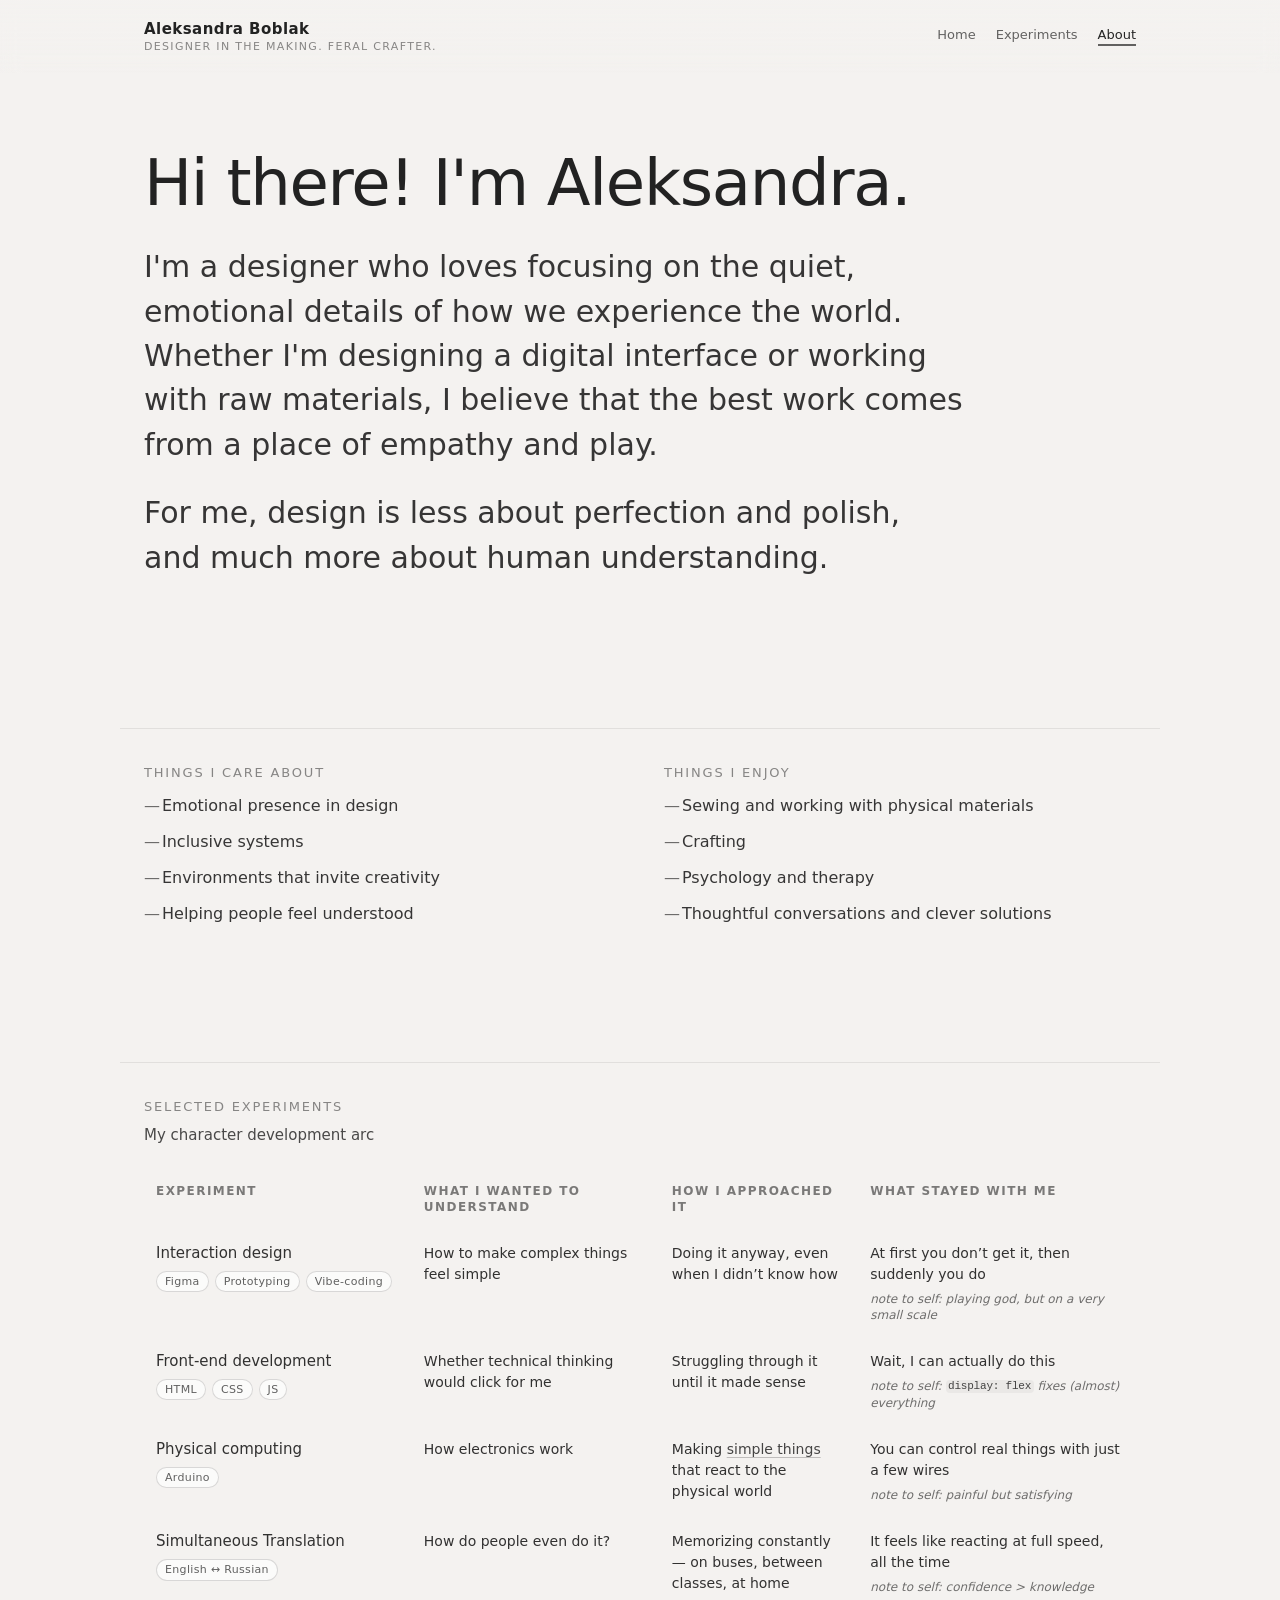
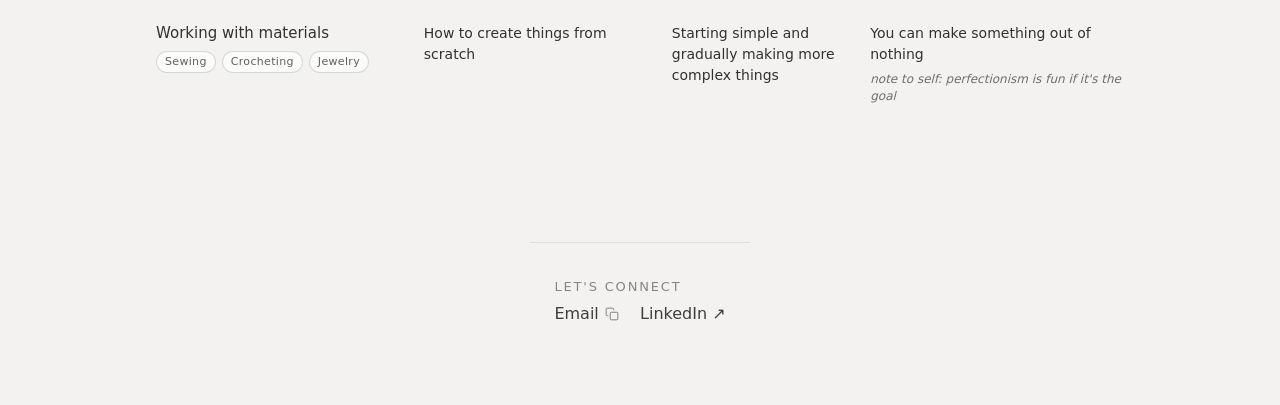
==== about.html @ 3670ea86 "Implement email copy functionality in footer links; update styles for improved layout and responsive" ====
<!DOCTYPE html>
<html lang="en">
  <head>
    <meta charset="UTF-8" />
    <meta name="viewport" content="width=device-width, initial-scale=1" />
    <title>About — Aleksandra Boblak</title>
    <link rel="stylesheet" href="styles.css" />
  </head>
  <body class="about-page">
    <div class="page">
      <header class="site-header">
        <div class="site-header__inner">
          <div class="site-identity">
            <div class="site-identity__name">Aleksandra Boblak</div>
            <div class="site-identity__tagline">
              Designer in the making. Feral crafter.
            </div>
          </div>

          <nav class="site-nav" aria-label="Main navigation">
            <a href="index.html" class="site-nav__link">Home</a>
            <a href="#" class="site-nav__link">Experiments</a>
            <a href="about.html" class="site-nav__link site-nav__link--active">About</a>
          </nav>
        </div>
      </header>

      <main class="about-main">
        <section class="section about-hero">
          <div class="section__inner">
            <h1 class="about-title">Hi there! I'm Aleksandra.</h1>

            <p class="about-lead">
              I'm a designer who loves focusing on the quiet, emotional details
              of how we experience the world. Whether I'm designing a digital
              interface or working with raw materials, I believe that the best
              work comes from a place of empathy and play.
            </p>

            <p class="about-lead">
              For me, design is less about perfection and polish, and much more
              about human understanding.
            </p>
          </div>
        </section>

        <section class="section about-values">
          <div class="section__inner">
            <div class="about-columns">
              <div class="about-column">
                <p class="section__eyebrow">THINGS I CARE ABOUT</p>
                <ul class="about-list">
                  <li>Emotional presence in design</li>
                  <li>Inclusive systems</li>
                  <li>Environments that invite creativity</li>
                  <li>Helping people feel understood</li>
                </ul>
              </div>

              <div class="about-column">
                <p class="section__eyebrow">THINGS I ENJOY</p>
                <ul class="about-list">
                  <li>Sewing and working with physical materials</li>
                  <li>Crafting</li>
                  <li>Psychology and therapy</li>
                  <li>Thoughtful conversations and clever solutions</li>
                </ul>
              </div>
            </div>
          </div>
        </section>

        <section class="section about-experiments">
          <div class="section__inner">
            <p class="section__eyebrow">SELECTED EXPERIMENTS</p>
            <p class="section__subtitle">My character development arc</p>

            <div class="experiment-table-wrap">
              <table class="experiment-table" aria-label="Other experiments">
                <thead>
                  <tr>
                    <th scope="col">Experiment</th>
                    <th scope="col">What I wanted to understand</th>
                    <th scope="col">How I approached it</th>
                    <th scope="col">What stayed with me</th>
                  </tr>
                </thead>
                <tbody>
                  <tr>
                    <td>
                      Interaction design
                      <div class="experiment-tags">
                        <span class="experiment-tag">Figma</span>
                        <span class="experiment-tag">Prototyping</span>
                        <span class="experiment-tag">Vibe-coding</span>
                      </div>
                    </td>
                    <td>How to make complex things feel simple</td>
                    <td>
                      Doing it anyway, even when I didn’t know how
                    </td>
                    <td>At first you don’t get it, then suddenly you do
                      <div class="experiment-note">
                        note to self: playing god, but on a very small scale
                      </div>
                    </td>
                  </tr>
                  <tr>
                    <td>
                      Front-end development
                      <div class="experiment-tags">
                        <span class="experiment-tag">HTML</span>
                        <span class="experiment-tag">CSS</span>
                        <span class="experiment-tag">JS</span>
                      </div>
                    </td>
                    <td>Whether technical thinking would click for me</td>
                    <td>
                      Struggling through it until it made sense
                    </td>
                    <td>
                      Wait, I can actually do this
                      <div class="experiment-note">
                        note to self:
                        <span class="code-inline">display: flex</span>
                        fixes (almost) everything
                      </div>
                    </td>
                  </tr>
                  <tr>
                    <td>
                      Physical computing
                      <div class="experiment-tags">
                        <span class="experiment-tag">Arduino</span>
                      </div>
                    </td>
                    <td>How electronics work</td>
                    <td>
                      Making
                      <a class="link" href="https://gocivici.github.io/ID7219/Student%20Projects/Team%202025/KittyCoinStriker.html">simple things</a>
                      that react to the physical world
                    </td>
                    <td>
                      You can control real things with just a few wires
                      <div class="experiment-note">
                        note to self: painful but satisfying
                      </div>
                    </td>
                  </tr>
                  <tr>
                    <td>
                      Simultaneous Translation
                      <div class="experiment-tags">
                        <span class="experiment-tag">English ↔ Russian</span>
                      </div>
                    </td>
                    <td>How do people even do it?</td>
                    <td>Memorizing constantly — on buses, between classes, at home</td>
                    <td>
                      It feels like reacting at full speed, all the time
                      <div class="experiment-note">
                        note to self: confidence > knowledge
                      </div>
                    </td>
                  </tr>
                  <tr>
                    <td>
                      Working with materials 
                      <div class="experiment-tags">
                        <span class="experiment-tag">Sewing</span>
                        <span class="experiment-tag">Crocheting</span>
                        <span class="experiment-tag">Jewelry</span>
                      </div>
                    </td>
                    <td>How to create things from scratch</td>
                    <td>Starting simple and gradually making more complex things</td>
                    <td>
                      You can make something out of nothing
                      <div class="experiment-note">
                        note to self: perfectionism is fun if it's the goal
                      </div>
                    </td>
                  </tr>
                </tbody>
              </table>
            </div>
          </div>
        </section>

        <section class="section about-connect">
          <div class="section__inner">
            <p class="section__eyebrow">LET'S CONNECT</p>
            <div class="footer-links">
              <a
                href="#"
                class="footer-link footer-link--copy"
                data-copy-email="boblak.aleksandra@gmail.com"
                aria-label="Copy email address to clipboard"
                ><span class="footer-link__text">Email</span
                ><svg
                  class="footer-link__icon footer-link__icon--copy"
                  width="14"
                  height="14"
                  viewBox="0 0 24 24"
                  fill="none"
                  xmlns="http://www.w3.org/2000/svg"
                  aria-hidden="true"
                >
                  <rect
                    x="9"
                    y="9"
                    width="13"
                    height="13"
                    rx="2"
                    stroke="currentColor"
                    stroke-width="1.5"
                  />
                  <path
                    d="M5 15H4a2 2 0 01-2-2V4a2 2 0 012-2h9a2 2 0 012 2v1"
                    stroke="currentColor"
                    stroke-width="1.5"
                    stroke-linecap="round"
                  />
                </svg>
              </a>
              <a href="#" class="footer-link">LinkedIn ↗</a>
            </div>
          </div>
        </section>
      </main>
    </div>
    <script src="email-copy.js" defer></script>
  </body>
  </html>
---- styles.css ----
*,
*::before,
*::after {
  box-sizing: border-box;
}

html,
body {
  margin: 0;
  padding: 0;
}

:root {
  --page-bg: #f4f2f0;
  --header-h: 72px;
}

/* Full-screen section snapping */
html,
body {
  height: 100%;
}

body {
  font-family: -apple-system, BlinkMacSystemFont, system-ui, -system-ui,
    "SF Pro Text", "Helvetica Neue", Arial, sans-serif;
  color: #222222;
  background: var(--page-bg);
  -webkit-font-smoothing: antialiased;
  scroll-snap-type: y mandatory;
  scroll-padding-top: var(--header-h);
  overflow-y: auto;
}

a {
  color: inherit;
  text-decoration: none;
}

/* Inline text links — calm, readable, minimal */
a.link,
.link {
  color: rgba(0, 0, 0, 0.72);
  text-decoration: underline;
  text-decoration-color: rgba(0, 0, 0, 0.22);
  text-underline-offset: 3px;
  transition: color 0.15s ease, text-decoration-color 0.15s ease;
}

a.link:hover,
.link:hover {
  color: rgba(0, 0, 0, 0.88);
  text-decoration-color: rgba(0, 0, 0, 0.42);
}

a.link:focus-visible,
.link:focus-visible {
  outline: 1px solid rgba(0, 0, 0, 0.35);
  outline-offset: 2px;
}

.page {
  min-height: 100vh;
  display: flex;
  flex-direction: column;
}

.snap-section {
  min-height: 100vh;
  scroll-snap-align: start;
  scroll-snap-stop: always;
  scroll-margin-top: var(--header-h);
  display: flex;
  flex-direction: column;
  justify-content: center;
}

.site-header {
  position: fixed;
  top: 0;
  left: 0;
  right: 0;
  z-index: 10;
  background: linear-gradient(to bottom, rgba(244, 242, 240, 0.92), transparent);
  backdrop-filter: blur(10px);
}

.site-header__inner {
  max-width: 1040px;
  margin: 0 auto;
  padding: 20px 24px;
  display: flex;
  align-items: center;
  justify-content: space-between;
  gap: 32px;
  font-size: 13px;
}

.site-identity__name {
  font-size: 15px;
  font-weight: 600;
  letter-spacing: 0.03em;
}

.site-identity__tagline {
  margin-top: 2px;
  font-size: 11px;
  text-transform: uppercase;
  letter-spacing: 0.12em;
  color: rgba(0, 0, 0, 0.45);
}

.site-nav {
  display: flex;
  gap: 20px;
  font-size: 13px;
  flex-wrap: wrap;
}

.site-nav__link {
  position: relative;
  padding-bottom: 4px;
  color: rgba(0, 0, 0, 0.6);
}

.site-nav__link--active {
  color: rgba(0, 0, 0, 0.85);
}

.site-nav__link--active::after {
  content: "";
  position: absolute;
  left: 0;
  right: 0;
  bottom: 0;
  height: 2px;
  background: rgba(0, 0, 0, 0.6);
}

main {
  flex: 1;
}

.snap-container {
  display: block;
}

.hero {
  position: relative;
  height: 100vh;
  min-height: 520px;
  display: flex;
  align-items: center;
  color: #222222;
  background: var(--page-bg);
  overflow: hidden;
}

.hero::after {
  content: "";
  position: absolute;
  left: 0;
  right: 0;
  bottom: -1px;
  height: min(240px, 30vh);
  background: linear-gradient(
    to bottom,
    rgba(244, 242, 240, 0),
    rgba(244, 242, 240, 0.85),
    rgba(244, 242, 240, 1)
  );
  z-index: 2;
  pointer-events: none;
}

.hero__background {
  position: absolute;
  inset: 0;
  overflow: hidden;
  background-image: url("assets/hero-sky.webp");
  background-size: cover;
  background-position: center bottom;
  z-index: 0;
}

.hero__background::before {
  content: "";
  position: absolute;
  inset: 0;
  background:
    radial-gradient(circle at 18% 18%, rgba(248, 208, 210, 0.55), transparent 60%),
    radial-gradient(circle at 82% 10%, rgba(212, 224, 246, 0.35), transparent 60%),
    linear-gradient(to bottom, rgba(255, 255, 255, 0.35), rgba(244, 242, 240, 0.92)),
    linear-gradient(
      to bottom,
      rgba(244, 242, 240, 0) 50%,
      rgba(244, 242, 240, 0.55) 74%,
      rgba(244, 242, 240, 0.92) 88%,
      rgba(244, 242, 240, 1) 100%
    );
  z-index: 1;
  pointer-events: none;
}

.hero__background::after {
  content: "";
  position: absolute;
  inset: 0;
  background-image: url("assets/hero-sky.webp");
  background-size: cover;
  background-position: center bottom;
  opacity: 0.55;
  filter: blur(22px) brightness(1.15) saturate(1.2) contrast(0.98);
  transform: scale(1.12);
}

.hero__content {
  position: relative;
  z-index: 3;
  max-width: 1040px;
  margin: 0 auto;
  padding: calc(var(--header-h) + 56px) 24px 80px;
}

.hero__headline {
  margin: 0 0 14px;
  font-size: clamp(34px, 4.6vw, 48px);
  line-height: 1.12;
  font-weight: 400;
  letter-spacing: -0.02em;
}

.hero__subheadline {
  margin: 0;
  font-size: clamp(22px, 2.8vw, 28px);
  line-height: 1.35;
  color: rgba(0, 0, 0, 0.62);
}

.section {
  background: #f4f2f0;
}

.section__inner {
  max-width: 1040px;
  margin: 0 auto;
  padding: 48px 24px 40px;
}

.section--experiments {
  border-top: 0;
}

.section__header {
  display: flex;
  justify-content: space-between;
  align-items: flex-end;
  gap: 24px;
  margin-bottom: 32px;
}

.section__eyebrow {
  margin: 0 0 10px;
  font-size: clamp(12px, 1.05vw, 13px);
  letter-spacing: 0.14em;
  text-transform: uppercase;
  color: rgba(0, 0, 0, 0.45);
}

.section__subtitle {
  margin: 0;
  font-size: 15px;
  line-height: 1.55;
  color: rgba(0, 0, 0, 0.7);
}

.section__view-all {
  font-size: 13px;
  color: rgba(0, 0, 0, 0.65);
}

.cards {
  display: grid;
  grid-template-columns: repeat(3, minmax(0, 1fr));
  gap: 20px;
}

.card {
  background: #ffffff;
  border-radius: 6px;
  overflow: hidden;
  box-shadow: 0 10px 25px rgba(0, 0, 0, 0.03);
  display: flex;
  flex-direction: column;
}

.card__media {
  width: 100%;
  padding-top: 60%;
  background-size: cover;
  background-position: center;
}

.card__media--placeholder {
  background-image: linear-gradient(
    135deg,
    #d9e4f5 0%,
    #f5d9e2 50%,
    #f7f2e7 100%
  );
}

.card__body {
  padding: 14px 16px 18px;
}

.card__title {
  margin: 0 0 8px;
  font-size: 17px;
  line-height: 1.3;
  font-weight: 600;
}

.card__description {
  margin: 0;
  font-size: 13px;
  line-height: 1.5;
  color: rgba(0, 0, 0, 0.7);
}

.section--about {
  padding-top: 12px;
}

.section__body-copy {
  margin: 12px 0 22px;
  font-size: 14px;
  line-height: 1.7;
  color: rgba(0, 0, 0, 0.8);
}

.about-stack {
  width: 100%;
  display: flex;
  flex-direction: column;
  gap: 56px;
  align-items: flex-start;
}

.about-content {
  width: 100%;
}

.about-connect {
  width: 100%;
  display: flex;
  flex-direction: column;
  gap: 12px;
}

.about-connect .footer-links {
  margin-top: 0;
}

.about-connect .footer-meta {
  margin-top: 10px;
}

.button-link {
  display: inline-flex;
  align-items: center;
  justify-content: center;
  padding: 8px 16px;
  border-radius: 999px;
  border: 1px solid rgba(0, 0, 0, 0.18);
  font-size: 13px;
  background: #ffffff;
  box-shadow: 0 6px 16px rgba(0, 0, 0, 0.04);
}

.site-footer {
  border-top: 1px solid rgba(0, 0, 0, 0.05);
  background: var(--page-bg);
}

.site-footer__inner {
  max-width: 1040px;
  margin: 0 auto;
  padding: 26px 24px 32px;
  font-size: 13px;
  color: rgba(0, 0, 0, 0.7);
}

.footer-contact {
  margin-bottom: 18px;
}

.footer-links {
  display: flex;
  align-items: baseline;
  flex-wrap: wrap;
  column-gap: 0.35rem;
  row-gap: 0.35rem;
  margin-top: 0.5rem;
}

.footer-link {
  color: rgba(0, 0, 0, 0.75);
}

/*
  Tight slot for Email ↔ "Copied" swap: wide enough for "Email →" / "Email ↗",
  without the oversized gap the old 7.75rem rule created.
*/
.footer-link[data-copy-email] {
  display: inline-flex;
  align-items: center;
  gap: 6px;
  /* Room for "Email" + icon and for "Copied" without shifting LinkedIn */
  min-width: 5rem;
  text-align: left;
  vertical-align: baseline;
}

.footer-link--copy .footer-link__icon {
  flex-shrink: 0;
  margin-top: 1px;
  opacity: 0.72;
}

.footer-link--copy .footer-link__icon[hidden] {
  display: none;
}

.footer-meta {
  font-size: 12px;
  color: rgba(0, 0, 0, 0.45);
}

@media (max-width: 800px) {
  :root {
    --header-h: 104px;
  }

  .site-header__inner {
    flex-direction: column;
    align-items: flex-start;
    gap: 10px;
  }

  .site-nav {
    margin-top: 4px;
    gap: 14px;
  }

  .hero {
    height: 100vh;
    min-height: 520px;
  }

  .hero__content {
    padding-top: calc(var(--header-h) + 36px);
    padding-bottom: 56px;
  }

  .section__header {
    flex-direction: column;
    align-items: flex-start;
  }

  .cards {
    grid-template-columns: 1fr;
  }
}

@media (max-width: 480px) {
  :root {
    --header-h: 112px;
  }

  .site-header__inner {
    padding-inline: 16px;
  }

  .hero__content,
  .section__inner,
  .site-footer__inner {
    padding-inline: 16px;
  }

  .section__inner {
    padding-top: 32px;
    padding-bottom: 26px;
  }

  .hero::after {
    height: min(280px, 36vh);
  }
}

/* About page */
.about-page {
  scroll-snap-type: none;
  scroll-padding-top: 0;
}

.about-main .section {
  min-height: auto;
  padding-top: 42px;
  padding-bottom: 42px;
}

.about-main .section__inner {
  border-top: 1px solid rgba(0, 0, 0, 0.08);
  padding-top: 36px;
}

.about-main .about-hero .section__inner {
  border-top: 0;
  padding-top: calc(var(--header-h) + 36px);
}

.about-title {
  margin: 0 0 28px;
  font-size: clamp(42px, 5.5vw, 64px);
  line-height: 1.05;
  letter-spacing: -0.02em;
  font-weight: 500;
}

.about-lead {
  margin: 0 0 24px;
  max-width: 820px;
  font-size: clamp(26px, 2.8vw, 30px);
  line-height: 1.48;
  color: rgba(0, 0, 0, 0.78);
}

.about-columns {
  display: grid;
  grid-template-columns: repeat(2, minmax(0, 1fr));
  gap: 48px;
}

.about-column .section__eyebrow {
  margin-bottom: 14px;
}

.about-list {
  margin: 0;
  padding-left: 0;
  list-style: none;
  color: rgba(0, 0, 0, 0.78);
}

.about-list li {
  position: relative;
  margin: 0 0 12px;
  padding-left: 18px;
  line-height: 1.5;
}

.about-list li::before {
  content: "—";
  position: absolute;
  left: 0;
  color: rgba(0, 0, 0, 0.56);
}

.experiment-table-wrap {
  margin-top: 22px;
  overflow-x: auto;
}

.experiment-table {
  width: 100%;
  min-width: 760px;
  border-collapse: collapse;
  font-size: 14px;
  line-height: 1.5;
  color: rgba(0, 0, 0, 0.8);
}

.experiment-table thead th {
  vertical-align: top;
  text-align: left;
  font-size: 12px;
  letter-spacing: 0.12em;
  text-transform: uppercase;
  color: rgba(0, 0, 0, 0.5);
  font-weight: 600;
  padding: 14px 12px 13px;
  line-height: 1.35;
}

.experiment-table tbody td {
  vertical-align: top;
  padding: 14px 12px;
}

.experiment-table tbody td:first-child {
  width: 27%;
  font-size: 15px;
  font-weight: 500;
  line-height: 1.4;
}

.experiment-tags {
  margin-top: 7px;
  display: flex;
  flex-wrap: wrap;
  gap: 6px;
}

.experiment-tag {
  display: inline-flex;
  align-items: center;
  padding: 2px 8px;
  border-radius: 999px;
  border: 1px solid rgba(0, 0, 0, 0.14);
  font-size: 11px;
  letter-spacing: 0.03em;
  color: rgba(0, 0, 0, 0.62);
  font-weight: 500;
  background: rgba(255, 255, 255, 0.66);
}

.experiment-note {
  margin-top: 6px;
  font-size: 12px;
  line-height: 1.35;
  color: rgba(0, 0, 0, 0.55);
  font-style: italic;
}

/* Inline code — readable monospace, barely-there fill */
.code-inline {
  font-family: ui-monospace, SFMono-Regular, "SF Mono", Menlo, Consolas, monospace;
  font-size: 0.92em;
  font-style: normal;
  color: rgba(0, 0, 0, 0.72);
  background: rgba(0, 0, 0, 0.045);
  padding: 0.04em 0.22em;
  border-radius: 4px;
  letter-spacing: -0.02em;
}

.experiment-table tbody td:nth-child(2) {
  width: 25%;
}

.experiment-table tbody td:nth-child(3) {
  width: 20%;
}

.experiment-table tbody td:nth-child(4) {
  width: 28%;
}

.about-main .about-connect .section__inner {
  display: block;
}

.about-main .about-connect .footer-links {
  margin-top: 0;
}

@media (max-width: 900px) {
  .about-columns {
    grid-template-columns: 1fr;
  }
}

@media (max-width: 600px) {
  .about-main .section {
    padding-top: 28px;
    padding-bottom: 28px;
  }

  .about-title {
    font-size: clamp(34px, 9vw, 44px);
  }

  .about-lead {
    font-size: clamp(19px, 4.2vw, 22px);
    line-height: 1.5;
  }
}
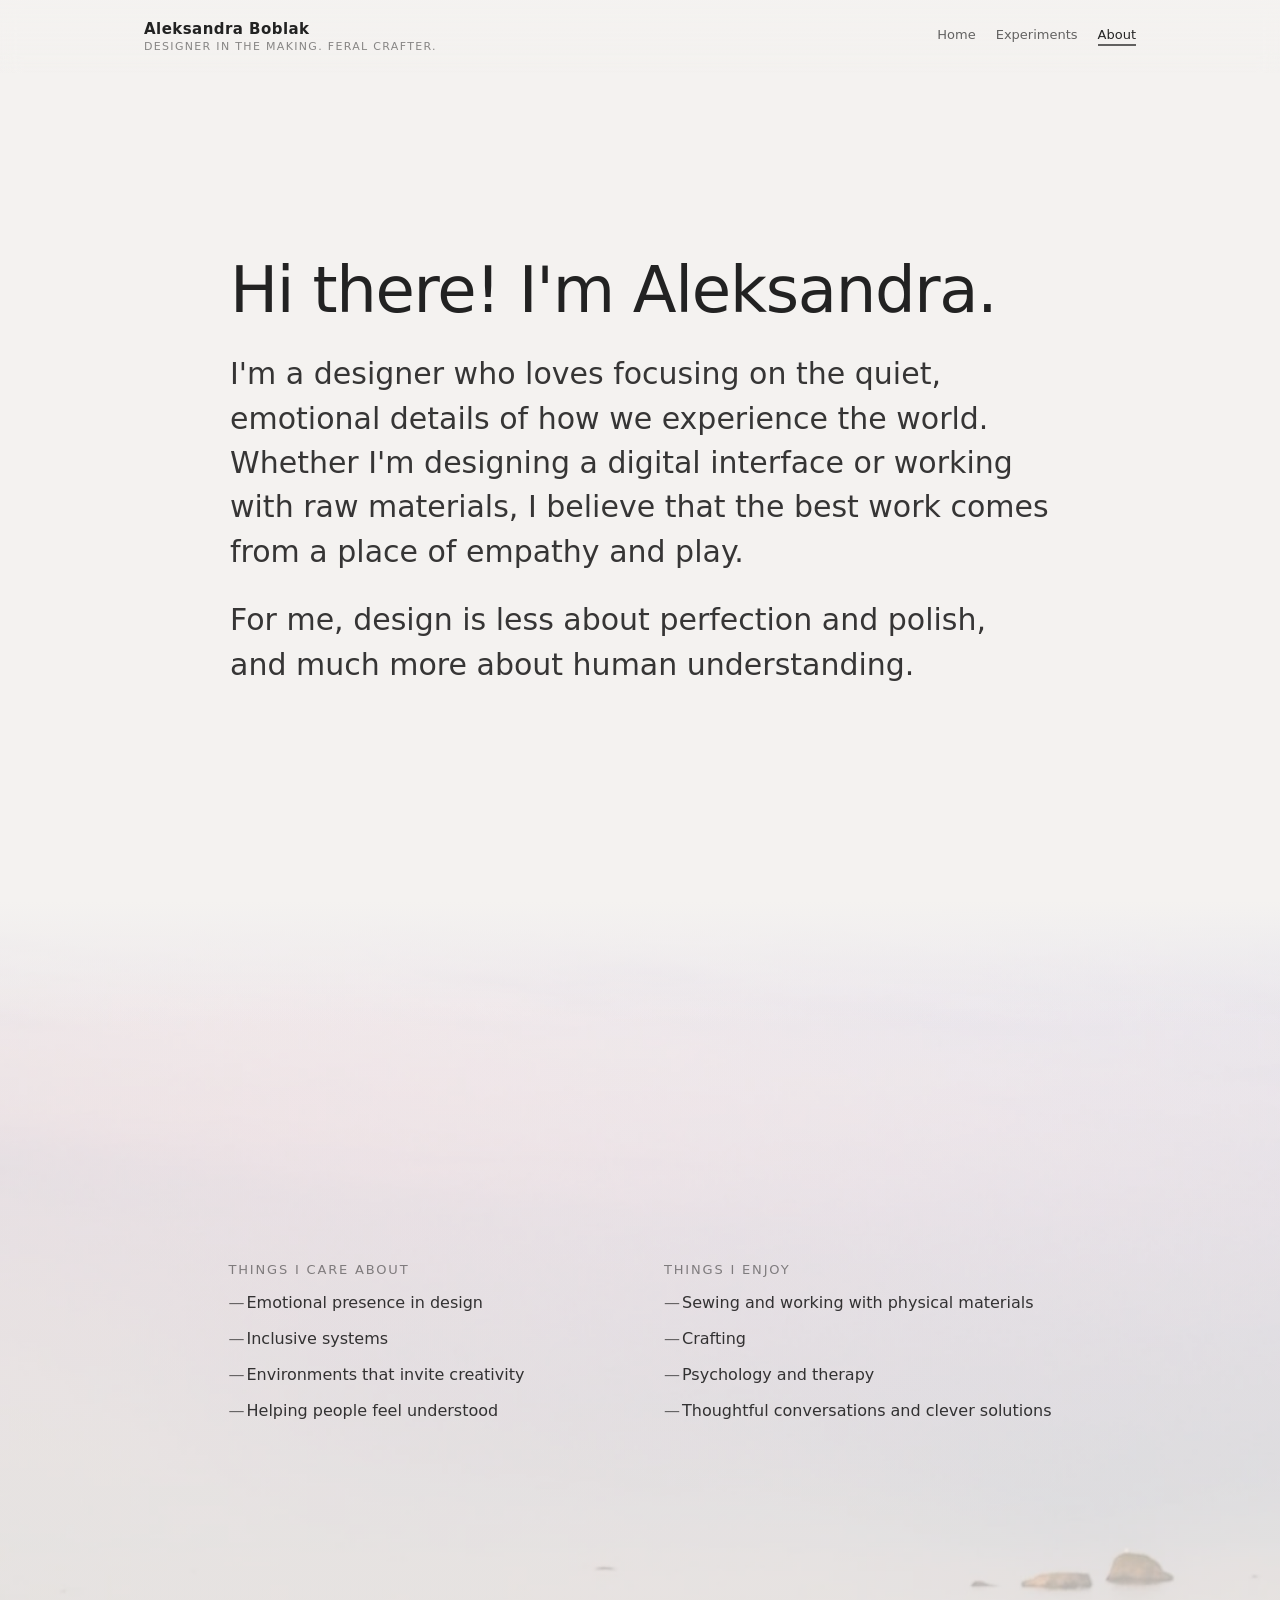
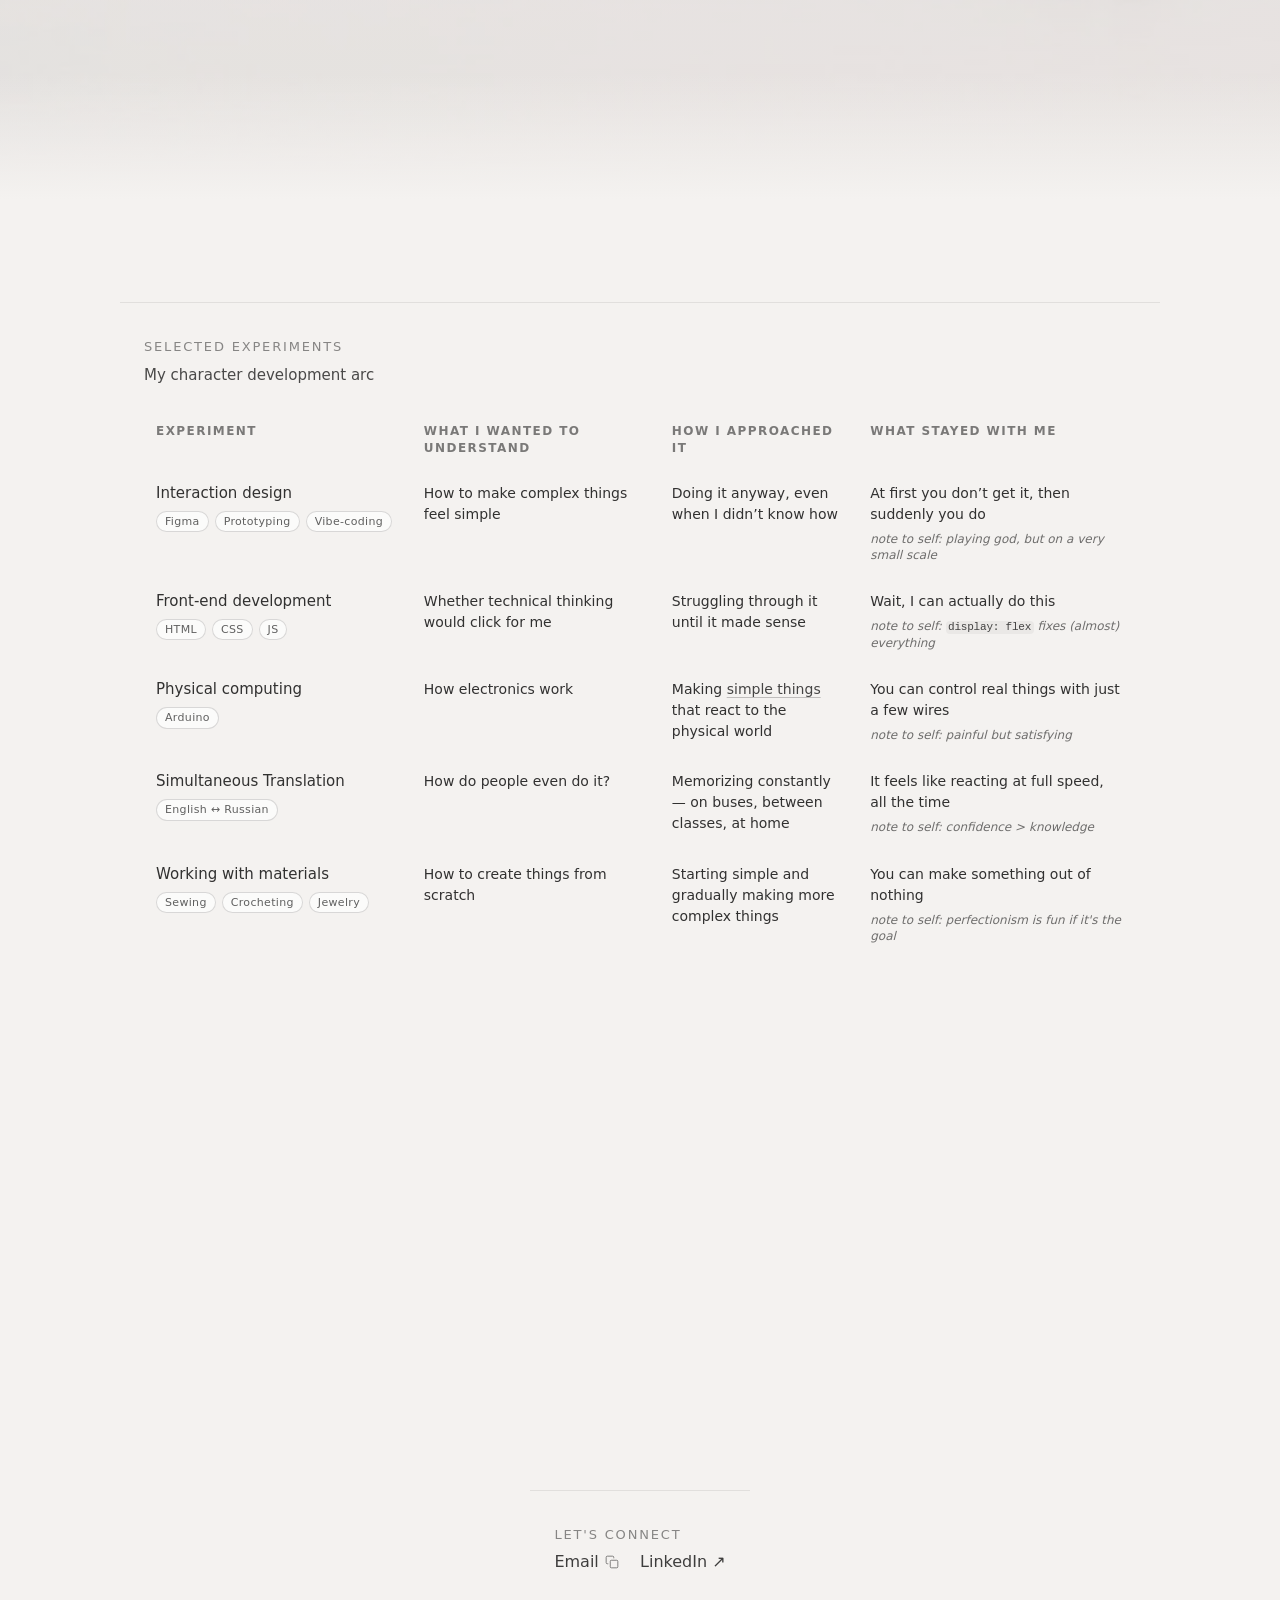
==== commit e2cedc81: "Update navigation links to point to the new 'Experiments' page; replace placeholder image with a new" ====
--- a/about.html
+++ b/about.html
@@ -10,16 +10,20 @@
     <div class="page">
       <header class="site-header">
         <div class="site-header__inner">
-          <div class="site-identity">
+          <a
+            href="index.html"
+            class="site-identity"
+            aria-label="Aleksandra Boblak — home"
+          >
             <div class="site-identity__name">Aleksandra Boblak</div>
             <div class="site-identity__tagline">
               Designer in the making. Feral crafter.
             </div>
-          </div>
+          </a>
 
           <nav class="site-nav" aria-label="Main navigation">
             <a href="index.html" class="site-nav__link">Home</a>
-            <a href="#" class="site-nav__link">Experiments</a>
+            <a href="experiments.html" class="site-nav__link">Experiments</a>
             <a href="about.html" class="site-nav__link site-nav__link--active">About</a>
           </nav>
         </div>
--- a/styles.css
+++ b/styles.css
@@ -94,6 +94,23 @@
   justify-content: space-between;
   gap: 32px;
   font-size: 13px;
+}
+
+a.site-identity {
+  text-decoration: none;
+  color: inherit;
+  display: block;
+  cursor: pointer;
+}
+
+a.site-identity:hover .site-identity__name,
+a.site-identity:hover .site-identity__tagline {
+  opacity: 0.82;
+}
+
+a.site-identity:focus-visible {
+  outline: 2px solid rgba(0, 0, 0, 0.35);
+  outline-offset: 3px;
 }
 
 .site-identity__name {
@@ -294,6 +311,21 @@
   flex-direction: column;
 }
 
+a.card--link {
+  text-decoration: none;
+  color: inherit;
+  transition: box-shadow 0.2s ease;
+}
+
+a.card--link:hover {
+  box-shadow: 0 14px 32px rgba(0, 0, 0, 0.06);
+}
+
+a.card--link:focus-visible {
+  outline: 2px solid rgba(0, 0, 0, 0.35);
+  outline-offset: 2px;
+}
+
 .card__media {
   width: 100%;
   padding-top: 60%;
@@ -310,6 +342,27 @@
   );
 }
 
+.card__media--cover {
+  position: relative;
+  padding-top: 0;
+  aspect-ratio: 5 / 3;
+}
+
+.card__media--cover .card__media-img {
+  position: absolute;
+  inset: 0;
+  width: 100%;
+  height: 100%;
+  object-fit: cover;
+  object-position: top center;
+}
+
+/* kl_home_redesign.jpeg — crop thin left-edge artifact (home + experiments cards) */
+.card__media--cover .card__media-img.media-kl-home-redesign,
+.experiments-item__media img.media-kl-home-redesign {
+  object-position: 1.4% top center;
+}
+
 .card__body {
   padding: 14px 16px 18px;
 }
@@ -330,6 +383,16 @@
 
 .section--about {
   padding-top: 12px;
+}
+
+.section--about .about-stack {
+  gap: 5rem;
+}
+
+@media (min-width: 700px) {
+  .section--about .about-content {
+    max-width: min(50%, 36rem);
+  }
 }
 
 .section__body-copy {
@@ -498,10 +561,157 @@
   }
 }
 
-/* About page */
-.about-page {
+/* About page — full-viewport sections + snap (About.html only, not case studies) */
+.about-page.case-study-page {
   scroll-snap-type: none;
   scroll-padding-top: 0;
+}
+
+.about-page.experiments-page {
+  scroll-snap-type: none;
+  scroll-padding-top: 0;
+}
+
+.about-page.experiments-page .about-main .section {
+  min-height: 0;
+  padding-top: clamp(40px, 7vh, 88px);
+  padding-bottom: clamp(40px, 7vh, 88px);
+  display: block;
+  scroll-snap-align: unset;
+  scroll-snap-stop: normal;
+}
+
+.about-page.experiments-page .experiments-hero .section__inner {
+  border-top: 0;
+  padding-top: calc(var(--header-h) + 32px);
+  padding-bottom: clamp(8px, 2vh, 20px);
+}
+
+.about-page.experiments-page .experiments-hero__title {
+  margin-bottom: 20px;
+}
+
+.experiments-intro {
+  margin: 0;
+  max-width: 38rem;
+  font-size: clamp(17px, 1.85vw, 19px);
+  line-height: 1.58;
+  color: rgba(0, 0, 0, 0.72);
+}
+
+.experiments-item__inner {
+  max-width: 880px;
+  margin-inline: auto;
+}
+
+.experiments-item__media {
+  position: relative;
+  width: 100%;
+  aspect-ratio: 16 / 9;
+  max-height: min(58vh, 620px);
+  margin: 0 0 clamp(28px, 4vh, 40px);
+  border-radius: 8px;
+  overflow: hidden;
+  background: rgba(0, 0, 0, 0.04);
+  box-shadow: 0 12px 40px rgba(0, 0, 0, 0.05);
+}
+
+.experiments-item__media img {
+  display: block;
+  width: 100%;
+  height: 100%;
+  object-fit: cover;
+  object-position: top center;
+}
+
+.experiments-item__media--link {
+  display: block;
+  color: inherit;
+  text-decoration: none;
+  transition:
+    box-shadow 0.22s ease,
+    transform 0.22s ease;
+}
+
+.experiments-item__media--link:hover {
+  box-shadow: 0 16px 48px rgba(0, 0, 0, 0.08);
+}
+
+.experiments-item__media--link:focus-visible {
+  outline: 2px solid rgba(0, 0, 0, 0.35);
+  outline-offset: 4px;
+}
+
+.experiments-item__media--placeholder {
+  background-image: linear-gradient(
+    135deg,
+    #d9e4f5 0%,
+    #f5d9e2 50%,
+    #f7f2e7 100%
+  );
+  min-height: min(42vh, 400px);
+}
+
+.experiments-item__title {
+  margin: 0 0 14px;
+  font-size: clamp(24px, 3.2vw, 32px);
+  line-height: 1.2;
+  font-weight: 600;
+  letter-spacing: -0.02em;
+  color: rgba(0, 0, 0, 0.88);
+}
+
+.experiments-item__title-link {
+  color: inherit;
+  text-decoration: none;
+  transition: color 0.15s ease;
+}
+
+.experiments-item__title-link:hover {
+  color: rgba(0, 0, 0, 0.62);
+  text-decoration: underline;
+  text-decoration-color: rgba(0, 0, 0, 0.22);
+  text-underline-offset: 3px;
+}
+
+.experiments-item__title-link:focus-visible {
+  outline: 2px solid rgba(0, 0, 0, 0.35);
+  outline-offset: 3px;
+}
+
+.experiments-item__description {
+  margin: 0 0 18px;
+  max-width: 40rem;
+  font-size: 16px;
+  line-height: 1.6;
+  color: rgba(0, 0, 0, 0.74);
+}
+
+.experiments-item__content .experiment-tags {
+  margin-top: 0;
+  margin-bottom: 0;
+}
+
+.experiments-item__action {
+  margin: 22px 0 0;
+  font-size: 15px;
+}
+
+.experiments-item__note {
+  margin: 0 0 10px;
+  font-size: 12px;
+  letter-spacing: 0.06em;
+  font-weight: 600;
+  color: rgba(0, 0, 0, 0.5);
+}
+
+.experiments-item__case-meta.case-study-meta {
+  margin: 6px 0 16px;
+}
+
+.about-page:not(.case-study-page):not(.experiments-page) {
+  scroll-snap-type: y mandatory;
+  scroll-padding-top: var(--header-h);
 }
 
 .about-main .section {
@@ -510,14 +720,69 @@
   padding-bottom: 42px;
 }
 
+.about-page:not(.case-study-page):not(.experiments-page) .about-main .section {
+  min-height: 100vh;
+  padding-top: 0;
+  padding-bottom: 0;
+  scroll-snap-align: start;
+  scroll-snap-stop: always;
+  scroll-margin-top: var(--header-h);
+  display: flex;
+  flex-direction: column;
+  justify-content: center;
+}
+
 .about-main .section__inner {
   border-top: 1px solid rgba(0, 0, 0, 0.08);
   padding-top: 36px;
 }
 
+.case-study-page .about-main .section__inner {
+  border-top: 0;
+}
+
 .about-main .about-hero .section__inner {
   border-top: 0;
   padding-top: calc(var(--header-h) + 36px);
+}
+
+.about-page:not(.case-study-page) .about-values {
+  position: relative;
+  background-color: var(--page-bg);
+  overflow: hidden;
+}
+
+.about-page:not(.case-study-page) .about-values::before {
+  content: "";
+  position: absolute;
+  inset: 0;
+  z-index: 0;
+  pointer-events: none;
+  background-image:
+    linear-gradient(
+      180deg,
+      var(--page-bg) 0%,
+      rgba(244, 242, 240, 0) 14%,
+      rgba(244, 242, 240, 0) 86%,
+      var(--page-bg) 100%
+    ),
+    linear-gradient(
+      180deg,
+      rgba(255, 255, 255, 0.4) 0%,
+      rgba(244, 242, 240, 0.52) 100%
+    ),
+    radial-gradient(ellipse 85% 60% at 22% 26%, rgba(248, 208, 210, 0.3), transparent),
+    radial-gradient(ellipse 75% 55% at 78% 16%, rgba(212, 224, 246, 0.22), transparent),
+    url("assets/hero-sky.webp");
+  background-size: 100% 100%, 100% 100%, 100% 100%, 100% 100%, cover;
+  background-position: 0 0, 0 0, 0 0, 0 0, center top;
+  background-repeat: no-repeat;
+}
+
+.about-page:not(.case-study-page) .about-values .section__inner {
+  position: relative;
+  z-index: 1;
+  border-top: 0;
 }
 
 .about-title {
@@ -665,6 +930,482 @@
   margin-top: 0;
 }
 
+/* Case study pages — same rhythm as About, no new layout system */
+.case-study-page .case-study-hero .section__inner {
+  border-top: 0;
+  padding-top: calc(var(--header-h) + 36px);
+}
+
+.case-study-page .case-study-hero .about-title {
+  margin-bottom: 20px;
+}
+
+.case-study-meta {
+  margin: 1.25rem 0 0;
+  font-size: 13px;
+  line-height: 1.5;
+  color: rgba(0, 0, 0, 0.52);
+  letter-spacing: 0.03em;
+}
+
+/* Karnaluks case study — intro fills first viewport; What I designed on the next */
+.case-study-page--karnaluks .case-study-intro-panel {
+  min-height: 100vh;
+  min-height: 100dvh;
+  display: flex;
+  flex-direction: column;
+  justify-content: center;
+  padding-block: clamp(8px, 3vh, 32px);
+  box-sizing: border-box;
+}
+
+.case-study-page--karnaluks .case-study-intro-panel > .section {
+  flex-shrink: 0;
+}
+
+.case-study-page--karnaluks .case-study-intro-panel .case-study-hero {
+  padding-top: 0;
+  padding-bottom: 0;
+}
+
+.case-study-page--karnaluks .case-study-intro-panel .case-study-hero .section__inner {
+  padding-top: calc(var(--header-h) + clamp(32px, 6vh, 72px));
+  padding-bottom: clamp(12px, 3vh, 36px);
+}
+
+.case-study-page--karnaluks .case-study-intro-panel .case-study-hero .about-title {
+  margin-bottom: clamp(20px, 3.5vh, 36px);
+}
+
+.case-study-page--karnaluks .case-study-intro-panel .case-study-hero .case-study-lede {
+  line-height: 1.62;
+  max-width: 42rem;
+}
+
+.case-study-page--karnaluks .case-study-intro-panel .case-study-goal {
+  padding-top: clamp(20px, 4vh, 48px);
+  padding-bottom: clamp(28px, 5vh, 64px);
+}
+
+.case-study-page--karnaluks .case-study-intro-panel .case-study-goal .section__inner {
+  padding-top: 0;
+}
+
+.case-study-page--karnaluks .case-study-intro-panel .case-study-goal .section__body-copy:last-child {
+  margin-bottom: 0;
+}
+
+.case-study-page--karnaluks .case-study-designed {
+  min-height: 100vh;
+  min-height: 100dvh;
+  display: flex;
+  flex-direction: column;
+  justify-content: flex-start;
+  padding-top: clamp(20px, 4vh, 56px);
+  padding-bottom: 20px;
+  box-sizing: border-box;
+}
+
+.case-study-page--karnaluks .case-study-designed .case-study-more {
+  margin-top: 2.75rem;
+}
+
+.case-study-page--karnaluks .case-study-designed > .section__inner {
+  flex: 1;
+  display: flex;
+  flex-direction: column;
+}
+
+.case-study-research-cols {
+  margin-top: 1.75rem;
+}
+
+.case-study-steps li strong {
+  font-weight: 600;
+  color: rgba(0, 0, 0, 0.86);
+}
+
+.case-study-outbound {
+  margin-top: 1.75rem;
+  display: flex;
+  flex-wrap: wrap;
+  align-items: baseline;
+  gap: 1.25rem 1.75rem;
+  font-size: 14px;
+}
+
+.visually-hidden {
+  position: absolute;
+  width: 1px;
+  height: 1px;
+  padding: 0;
+  margin: -1px;
+  overflow: hidden;
+  clip: rect(0, 0, 0, 0);
+  white-space: nowrap;
+  border: 0;
+}
+
+.case-study-compare {
+  display: flex;
+  flex-direction: column;
+  align-items: stretch;
+  width: 100%;
+  max-width: 100%;
+  margin-top: 1.25rem;
+}
+
+.case-study-compare__hero-row {
+  display: flex;
+  flex-direction: row;
+  flex-wrap: wrap;
+  align-items: flex-start;
+  gap: clamp(18px, 3.5vw, 36px);
+}
+
+.case-study-compare__proto {
+  margin: 0;
+  flex: 0 1 auto;
+  max-width: 14rem;
+  padding-top: 5px;
+}
+
+.case-study-compare__proto-link {
+  display: inline-block;
+  font-size: 15px;
+  font-weight: 600;
+  color: rgba(0, 0, 0, 0.88);
+  text-decoration: underline;
+  text-decoration-thickness: 1.5px;
+  text-decoration-color: rgba(0, 0, 0, 0.45);
+  text-underline-offset: 4px;
+}
+
+.case-study-compare__proto-link:hover {
+  color: #000;
+  text-decoration-color: rgba(0, 0, 0, 0.65);
+}
+
+.case-study-compare__viewport-shell {
+  display: flex;
+  flex-direction: column;
+  align-items: center;
+  flex: 1;
+  min-width: min(100%, 300px);
+}
+
+.case-study-compare__viewport {
+  position: relative;
+  width: 90%;
+  max-width: 90%;
+  padding-top: 44px;
+}
+
+.case-study-compare__toggle {
+  display: inline-flex;
+  align-items: stretch;
+  padding: 3px;
+  border-radius: 8px;
+  background: rgba(0, 0, 0, 0.06);
+  gap: 2px;
+}
+
+.case-study-compare__toggle--dock {
+  position: absolute;
+  top: 0;
+  right: 0;
+  z-index: 2;
+}
+
+.case-study-compare__btn {
+  margin: 0;
+  padding: 8px 18px;
+  border: none;
+  border-radius: 6px;
+  font: inherit;
+  font-size: 12px;
+  font-weight: 600;
+  letter-spacing: 0.06em;
+  text-transform: uppercase;
+  color: rgba(0, 0, 0, 0.45);
+  background: transparent;
+  cursor: pointer;
+  transition:
+    color 0.15s ease,
+    background 0.15s ease;
+}
+
+.case-study-compare__btn:hover {
+  color: rgba(0, 0, 0, 0.62);
+}
+
+.case-study-compare__btn:focus-visible {
+  outline: 2px solid rgba(0, 0, 0, 0.35);
+  outline-offset: 2px;
+}
+
+.case-study-compare__btn--active {
+  color: rgba(0, 0, 0, 0.82);
+  background: #fff;
+  box-shadow: 0 1px 2px rgba(0, 0, 0, 0.06);
+}
+
+.case-study-compare__toolbar {
+  display: flex;
+  align-items: center;
+  justify-content: center;
+  gap: 14px;
+  margin-bottom: 14px;
+}
+
+.case-study-compare__end {
+  font-size: 11px;
+  letter-spacing: 0.14em;
+  text-transform: uppercase;
+  color: rgba(0, 0, 0, 0.45);
+  font-weight: 600;
+  flex-shrink: 0;
+}
+
+.case-study-compare__range {
+  flex: 1;
+  max-width: 220px;
+  height: 4px;
+  border-radius: 2px;
+  -webkit-appearance: none;
+  appearance: none;
+  background: rgba(0, 0, 0, 0.12);
+  cursor: pointer;
+}
+
+.case-study-compare__range::-webkit-slider-thumb {
+  -webkit-appearance: none;
+  width: 14px;
+  height: 14px;
+  border-radius: 50%;
+  background: rgba(0, 0, 0, 0.52);
+  cursor: pointer;
+  border: none;
+  box-shadow: 0 1px 3px rgba(0, 0, 0, 0.15);
+}
+
+.case-study-compare__range::-moz-range-thumb {
+  width: 14px;
+  height: 14px;
+  border-radius: 50%;
+  background: rgba(0, 0, 0, 0.52);
+  cursor: pointer;
+  border: none;
+  box-shadow: 0 1px 3px rgba(0, 0, 0, 0.15);
+}
+
+.case-study-compare__range::-moz-range-track {
+  height: 4px;
+  border-radius: 2px;
+  background: rgba(0, 0, 0, 0.12);
+}
+
+.case-study-compare__range:focus-visible {
+  outline: 2px solid rgba(0, 0, 0, 0.35);
+  outline-offset: 4px;
+}
+
+/* Match redesign mock-up aspect; before image is cropped (cover) into same frame */
+.case-study-compare__frame {
+  width: 100%;
+  aspect-ratio: 1778 / 1628;
+  overflow: hidden;
+  border-radius: 6px;
+  background: transparent;
+}
+
+.case-study-compare__frame img {
+  display: block;
+  width: 100%;
+  height: 100%;
+  transform-origin: top center;
+}
+
+/* Zoom past in-image whitespace; frame overflow clips sides/bottom */
+.case-study-compare__img--after {
+  object-fit: cover;
+  /* Nudge past stray left-edge line in kl_home_redesign.jpeg */
+  object-position: 1.4% top center;
+  transform: scale(1.12);
+}
+
+.case-study-compare__img--before {
+  object-fit: cover;
+  object-position: top center;
+  transform: scale(1.38);
+}
+
+.case-study-compare__pane {
+  position: relative;
+  margin: 0;
+}
+
+.case-study-compare__pane[hidden] {
+  display: none;
+}
+
+.case-study-compare__caption {
+  margin: 12px 0 0;
+  padding: 0;
+  width: 100%;
+  max-width: none;
+  text-align: right;
+  font-size: 14px;
+  line-height: 1.5;
+  color: rgba(0, 0, 0, 0.68);
+}
+
+@media (max-width: 720px) {
+  .case-study-compare__hero-row {
+    flex-direction: column;
+    align-items: stretch;
+  }
+
+  .case-study-compare__proto {
+    max-width: none;
+    padding-top: 0;
+    margin-bottom: 6px;
+  }
+
+  .case-study-compare__viewport-shell {
+    min-width: 0;
+    width: 100%;
+  }
+}
+
+.case-study-more {
+  margin-top: 2.25rem;
+  padding-top: 0;
+  border-top: 0;
+}
+
+.case-study-more__summary {
+  cursor: pointer;
+  list-style: none;
+  font-size: clamp(12px, 1.05vw, 13px);
+  letter-spacing: 0.14em;
+  text-transform: uppercase;
+  font-weight: inherit;
+  color: rgba(0, 0, 0, 0.45);
+}
+
+.case-study-more__summary::-webkit-details-marker {
+  display: none;
+}
+
+.case-study-more__summary::after {
+  content: "";
+  display: inline-block;
+  width: 0.35em;
+  height: 0.35em;
+  margin-left: 0.5em;
+  border-right: 1.5px solid currentColor;
+  border-bottom: 1.5px solid currentColor;
+  transform: rotate(45deg) translateY(-0.15em);
+  vertical-align: middle;
+  opacity: 0.65;
+}
+
+.case-study-more[open] .case-study-more__summary::after {
+  transform: rotate(-135deg) translateY(0.1em);
+}
+
+.case-study-more__body {
+  padding-top: 1.5rem;
+}
+
+.case-study-more__section-label {
+  margin-top: 2.25rem;
+  padding-top: 1.75rem;
+  border-top: 1px solid rgba(0, 0, 0, 0.08);
+}
+
+.case-study-more__outcomes {
+  margin-top: 2rem;
+  padding-top: 1.75rem;
+  border-top: 1px solid rgba(0, 0, 0, 0.08);
+}
+
+.case-study-lede {
+  margin: 0;
+  max-width: 40rem;
+  font-size: clamp(17px, 1.9vw, 20px);
+  line-height: 1.55;
+  color: rgba(0, 0, 0, 0.72);
+}
+
+.case-study-key-idea {
+  margin-top: 3rem;
+  margin-bottom: 1rem;
+  padding: 3.25rem 2rem 3.75rem;
+  border-top: 1px solid rgba(0, 0, 0, 0.08);
+  text-align: center;
+}
+
+.case-study-page .case-study-key-idea {
+  border-top: 0;
+}
+
+.case-study-page--karnaluks .about-main > section:has(.case-study-key-idea) {
+  padding-top: 12px;
+}
+
+.case-study-page--karnaluks .case-study-key-idea {
+  margin-top: 0.65rem;
+}
+
+.case-study-key-idea .section__eyebrow {
+  margin-bottom: 16px;
+}
+
+.case-study-key-idea__text {
+  margin: 0 auto;
+  max-width: 38rem;
+  text-align: center;
+  font-size: clamp(22px, 3vw, 32px);
+  line-height: 1.32;
+  font-weight: 500;
+  letter-spacing: -0.02em;
+  color: rgba(0, 0, 0, 0.84);
+}
+
+.case-study-page .section__body-copy + .case-study-visual {
+  margin-top: 2.25rem;
+}
+
+.case-study-visual {
+  margin-top: 1.5rem;
+}
+
+.case-study-visual + .case-study-visual {
+  margin-top: 2rem;
+}
+
+.case-study-back {
+  margin-top: 2.75rem;
+  margin-bottom: 0;
+  font-size: 14px;
+}
+
+.card__title .link {
+  font-weight: inherit;
+  font-size: inherit;
+  color: inherit;
+  text-decoration: none;
+}
+
+.card__title .link:hover {
+  text-decoration: underline;
+  text-decoration-color: rgba(0, 0, 0, 0.22);
+  text-underline-offset: 3px;
+  color: rgba(0, 0, 0, 0.88);
+}
+
 @media (max-width: 900px) {
   .about-columns {
     grid-template-columns: 1fr;
@@ -677,6 +1418,25 @@
     padding-bottom: 28px;
   }
 
+  .case-study-page--karnaluks .case-study-intro-panel .case-study-hero .section__inner {
+    padding-top: calc(var(--header-h) + 24px);
+  }
+
+  .case-study-page--karnaluks .case-study-designed {
+    padding-top: 24px;
+  }
+
+  .about-page:not(.case-study-page):not(.experiments-page) .about-main .section {
+    padding-top: 0;
+    padding-bottom: 0;
+    min-height: 100vh;
+  }
+
+  .about-page.experiments-page .about-main .section {
+    padding-top: 32px;
+    padding-bottom: 32px;
+  }
+
   .about-title {
     font-size: clamp(34px, 9vw, 44px);
   }
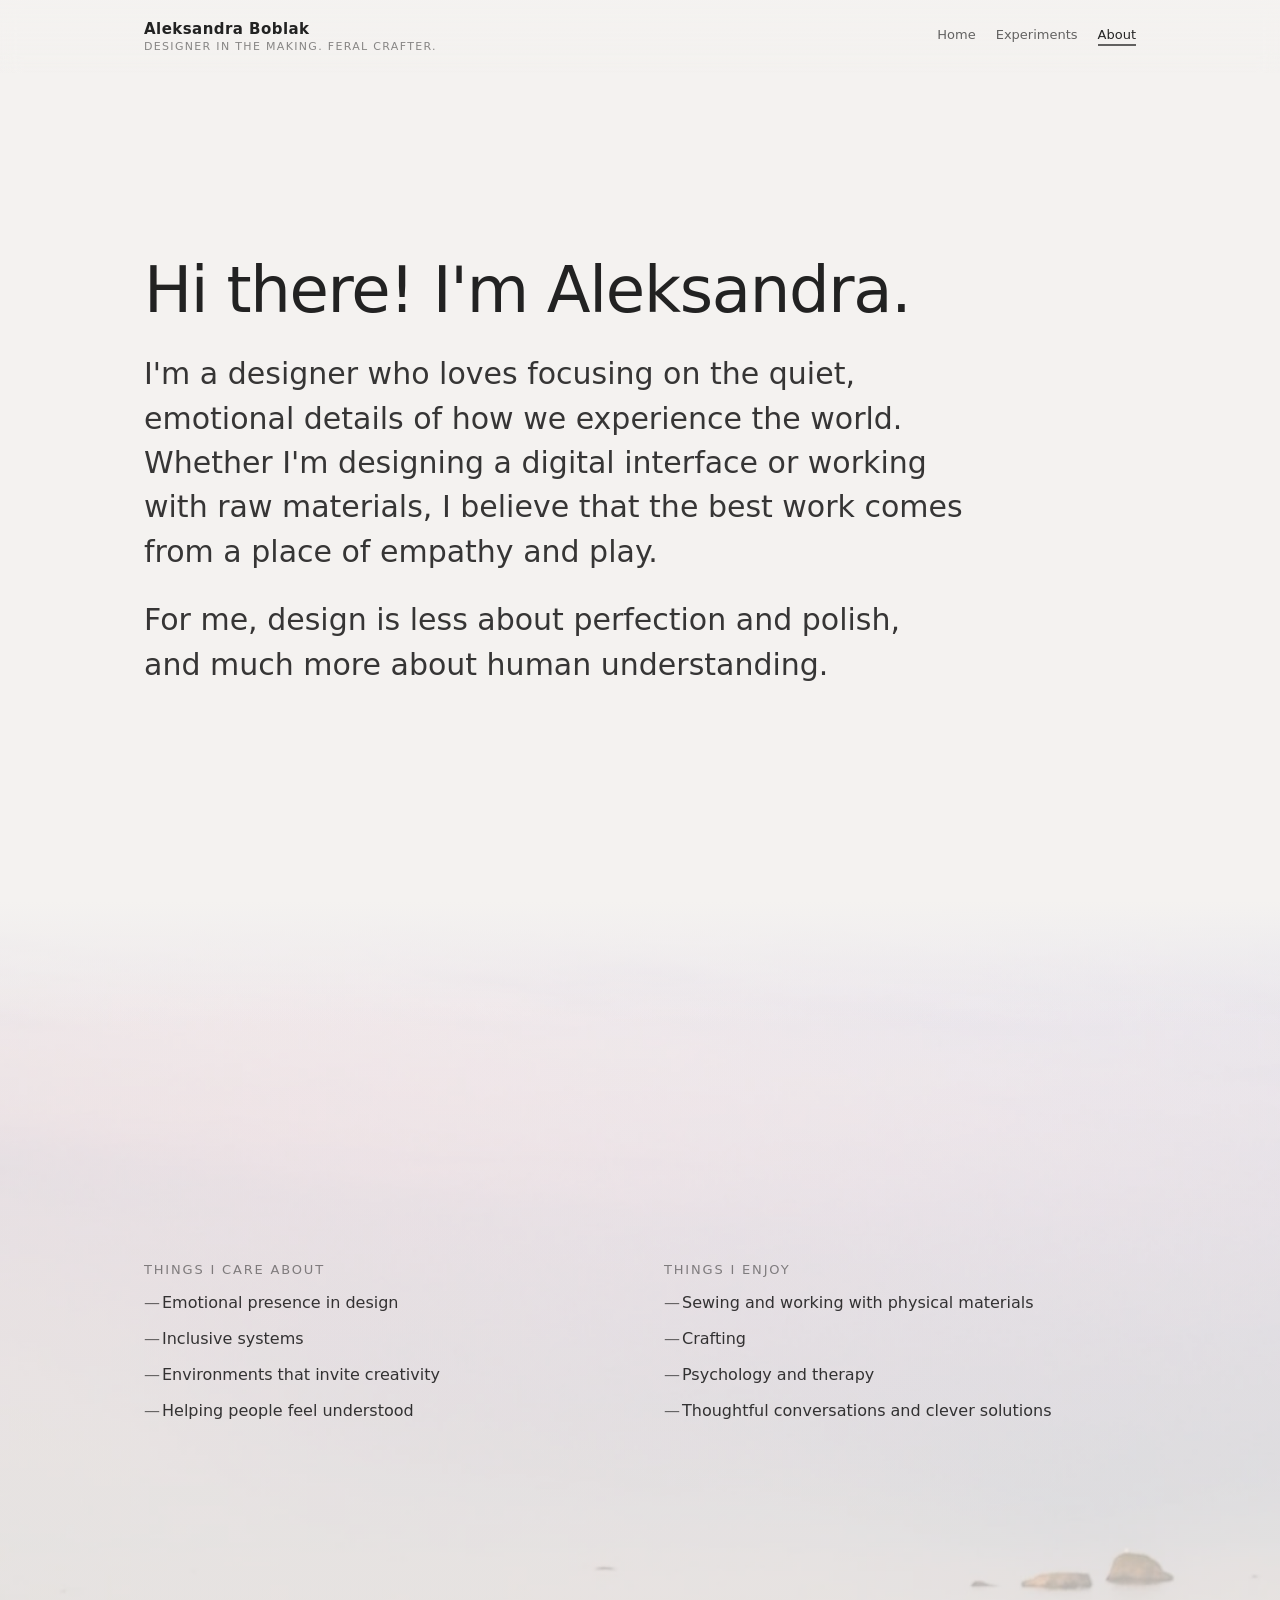
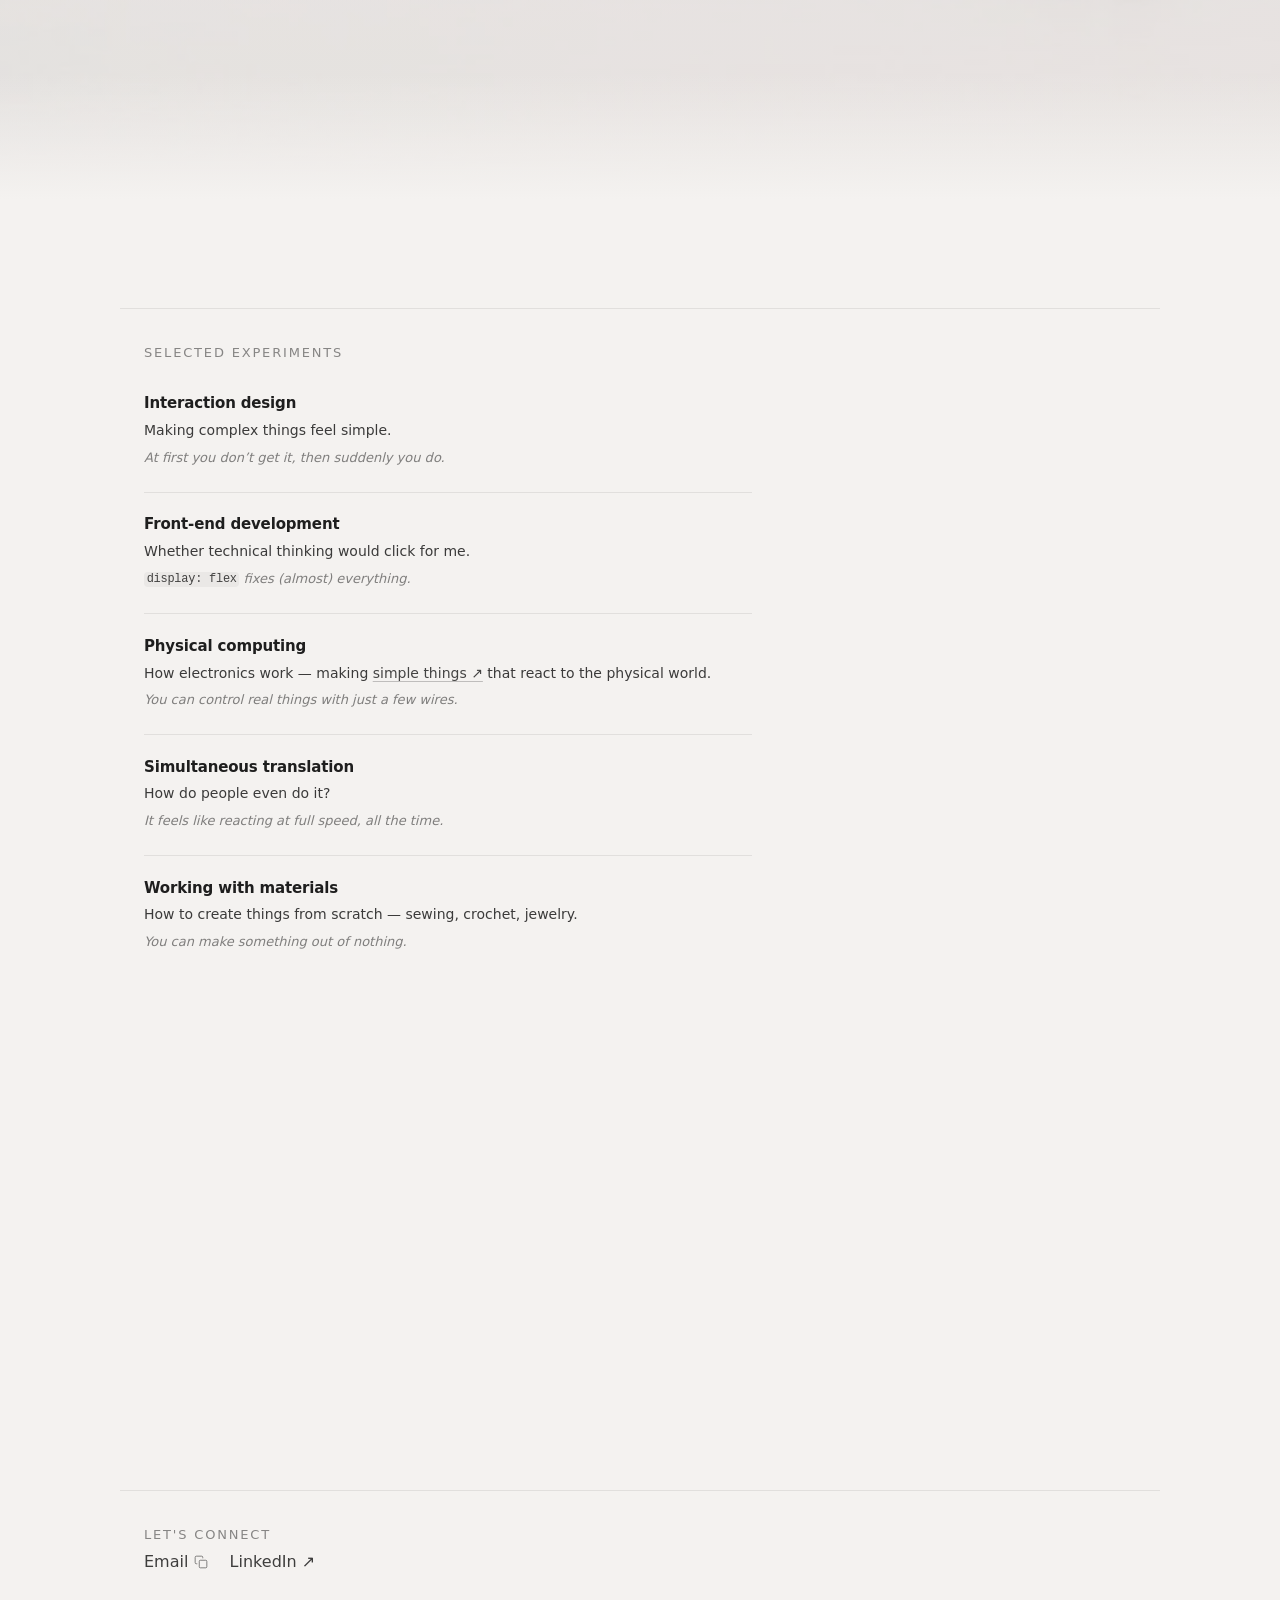
==== commit 0f5ea597: "Refactor 'About' and 'Experiments' pages to enhance layout and visual hierarchy; update case study p" ====
--- a/about.html
+++ b/about.html
@@ -77,117 +77,63 @@
         <section class="section about-experiments">
           <div class="section__inner">
             <p class="section__eyebrow">SELECTED EXPERIMENTS</p>
-            <p class="section__subtitle">My character development arc</p>
 
-            <div class="experiment-table-wrap">
-              <table class="experiment-table" aria-label="Other experiments">
-                <thead>
-                  <tr>
-                    <th scope="col">Experiment</th>
-                    <th scope="col">What I wanted to understand</th>
-                    <th scope="col">How I approached it</th>
-                    <th scope="col">What stayed with me</th>
-                  </tr>
-                </thead>
-                <tbody>
-                  <tr>
-                    <td>
-                      Interaction design
-                      <div class="experiment-tags">
-                        <span class="experiment-tag">Figma</span>
-                        <span class="experiment-tag">Prototyping</span>
-                        <span class="experiment-tag">Vibe-coding</span>
-                      </div>
-                    </td>
-                    <td>How to make complex things feel simple</td>
-                    <td>
-                      Doing it anyway, even when I didn’t know how
-                    </td>
-                    <td>At first you don’t get it, then suddenly you do
-                      <div class="experiment-note">
-                        note to self: playing god, but on a very small scale
-                      </div>
-                    </td>
-                  </tr>
-                  <tr>
-                    <td>
-                      Front-end development
-                      <div class="experiment-tags">
-                        <span class="experiment-tag">HTML</span>
-                        <span class="experiment-tag">CSS</span>
-                        <span class="experiment-tag">JS</span>
-                      </div>
-                    </td>
-                    <td>Whether technical thinking would click for me</td>
-                    <td>
-                      Struggling through it until it made sense
-                    </td>
-                    <td>
-                      Wait, I can actually do this
-                      <div class="experiment-note">
-                        note to self:
-                        <span class="code-inline">display: flex</span>
-                        fixes (almost) everything
-                      </div>
-                    </td>
-                  </tr>
-                  <tr>
-                    <td>
-                      Physical computing
-                      <div class="experiment-tags">
-                        <span class="experiment-tag">Arduino</span>
-                      </div>
-                    </td>
-                    <td>How electronics work</td>
-                    <td>
-                      Making
-                      <a class="link" href="https://gocivici.github.io/ID7219/Student%20Projects/Team%202025/KittyCoinStriker.html">simple things</a>
-                      that react to the physical world
-                    </td>
-                    <td>
-                      You can control real things with just a few wires
-                      <div class="experiment-note">
-                        note to self: painful but satisfying
-                      </div>
-                    </td>
-                  </tr>
-                  <tr>
-                    <td>
-                      Simultaneous Translation
-                      <div class="experiment-tags">
-                        <span class="experiment-tag">English ↔ Russian</span>
-                      </div>
-                    </td>
-                    <td>How do people even do it?</td>
-                    <td>Memorizing constantly — on buses, between classes, at home</td>
-                    <td>
-                      It feels like reacting at full speed, all the time
-                      <div class="experiment-note">
-                        note to self: confidence > knowledge
-                      </div>
-                    </td>
-                  </tr>
-                  <tr>
-                    <td>
-                      Working with materials 
-                      <div class="experiment-tags">
-                        <span class="experiment-tag">Sewing</span>
-                        <span class="experiment-tag">Crocheting</span>
-                        <span class="experiment-tag">Jewelry</span>
-                      </div>
-                    </td>
-                    <td>How to create things from scratch</td>
-                    <td>Starting simple and gradually making more complex things</td>
-                    <td>
-                      You can make something out of nothing
-                      <div class="experiment-note">
-                        note to self: perfectionism is fun if it's the goal
-                      </div>
-                    </td>
-                  </tr>
-                </tbody>
-              </table>
-            </div>
+            <ul class="about-experiments-list">
+              <li class="about-experiments-list__item">
+                <h3 class="about-experiments-list__title">Interaction design</h3>
+                <p class="about-experiments-list__lead">
+                  Making complex things feel simple.
+                </p>
+                <p class="about-experiments-list__insight">
+                  At first you don’t get it, then suddenly you do.
+                </p>
+              </li>
+              <li class="about-experiments-list__item">
+                <h3 class="about-experiments-list__title">Front-end development</h3>
+                <p class="about-experiments-list__lead">
+                  Whether technical thinking would click for me.
+                </p>
+                <p class="about-experiments-list__insight">
+                  <span class="code-inline">display: flex</span> fixes (almost)
+                  everything.
+                </p>
+              </li>
+              <li class="about-experiments-list__item">
+                <h3 class="about-experiments-list__title">Physical computing</h3>
+                <p class="about-experiments-list__lead">
+                  How electronics work — making
+                  <a
+                    class="link"
+                    href="https://gocivici.github.io/ID7219/Student%20Projects/Team%202025/KittyCoinStriker.html"
+                    target="_blank"
+                    rel="noopener noreferrer"
+                    >simple things ↗</a
+                  >
+                  that react to the physical world.
+                </p>
+                <p class="about-experiments-list__insight">
+                  You can control real things with just a few wires.
+                </p>
+              </li>
+              <li class="about-experiments-list__item">
+                <h3 class="about-experiments-list__title">Simultaneous translation</h3>
+                <p class="about-experiments-list__lead">
+                  How do people even do it?
+                </p>
+                <p class="about-experiments-list__insight">
+                  It feels like reacting at full speed, all the time.
+                </p>
+              </li>
+              <li class="about-experiments-list__item">
+                <h3 class="about-experiments-list__title">Working with materials</h3>
+                <p class="about-experiments-list__lead">
+                  How to create things from scratch — sewing, crochet, jewelry.
+                </p>
+                <p class="about-experiments-list__insight">
+                  You can make something out of nothing.
+                </p>
+              </li>
+            </ul>
           </div>
         </section>
 
--- a/styles.css
+++ b/styles.css
@@ -13,6 +13,15 @@
 :root {
   --page-bg: #f4f2f0;
   --header-h: 72px;
+  /* Align main text column with hero headline (“I don’t believe…”) */
+  --content-max: 1040px;
+  --content-pad-x: 24px;
+  /* Editorial sprinkles (experiments + case studies) */
+  --editorial-accent: #8f7a5e;
+  --editorial-sheet-bg: #ffffff;
+  --editorial-sheet-shadow: 0 1px 0 rgba(0, 0, 0, 0.06), 0 24px 48px rgba(0, 0, 0, 0.05);
+  --editorial-rule: rgba(0, 0, 0, 0.1);
+  --editorial-eyebrow: rgba(95, 78, 60, 0.52);
 }
 
 /* Full-screen section snapping */
@@ -86,9 +95,9 @@
 }
 
 .site-header__inner {
-  max-width: 1040px;
+  max-width: var(--content-max);
   margin: 0 auto;
-  padding: 20px 24px;
+  padding: 20px var(--content-pad-x);
   display: flex;
   align-items: center;
   justify-content: space-between;
@@ -183,8 +192,8 @@
   background: linear-gradient(
     to bottom,
     rgba(244, 242, 240, 0),
-    rgba(244, 242, 240, 0.85),
-    rgba(244, 242, 240, 1)
+    rgba(244, 242, 240, 0.45),
+    rgba(244, 242, 240, 0.88)
   );
   z-index: 2;
   pointer-events: none;
@@ -196,7 +205,7 @@
   overflow: hidden;
   background-image: url("assets/hero-sky.webp");
   background-size: cover;
-  background-position: center bottom;
+  background-position: center 25%;
   z-index: 0;
 }
 
@@ -205,15 +214,15 @@
   position: absolute;
   inset: 0;
   background:
-    radial-gradient(circle at 18% 18%, rgba(248, 208, 210, 0.55), transparent 60%),
-    radial-gradient(circle at 82% 10%, rgba(212, 224, 246, 0.35), transparent 60%),
-    linear-gradient(to bottom, rgba(255, 255, 255, 0.35), rgba(244, 242, 240, 0.92)),
+    radial-gradient(circle at 18% 18%, rgba(248, 208, 210, 0.22), transparent 58%),
+    radial-gradient(circle at 82% 12%, rgba(212, 224, 246, 0.16), transparent 55%),
+    linear-gradient(to bottom, rgba(255, 255, 255, 0.12), rgba(244, 242, 240, 0.38)),
     linear-gradient(
       to bottom,
-      rgba(244, 242, 240, 0) 50%,
-      rgba(244, 242, 240, 0.55) 74%,
-      rgba(244, 242, 240, 0.92) 88%,
-      rgba(244, 242, 240, 1) 100%
+      rgba(244, 242, 240, 0) 42%,
+      rgba(244, 242, 240, 0.18) 72%,
+      rgba(244, 242, 240, 0.55) 88%,
+      rgba(244, 242, 240, 0.82) 100%
     );
   z-index: 1;
   pointer-events: none;
@@ -225,18 +234,20 @@
   inset: 0;
   background-image: url("assets/hero-sky.webp");
   background-size: cover;
-  background-position: center bottom;
-  opacity: 0.55;
-  filter: blur(22px) brightness(1.15) saturate(1.2) contrast(0.98);
-  transform: scale(1.12);
+  background-position: center 25%;
+  opacity: 0.28;
+  filter: blur(18px) brightness(1.06) saturate(1.08) contrast(1);
+  transform: scale(1.08);
 }
 
 .hero__content {
   position: relative;
   z-index: 3;
-  max-width: 1040px;
+  width: 100%;
+  max-width: var(--content-max);
   margin: 0 auto;
-  padding: calc(var(--header-h) + 56px) 24px 80px;
+  padding: calc(var(--header-h) + 56px) var(--content-pad-x) 80px;
+  box-sizing: border-box;
 }
 
 .hero__headline {
@@ -259,9 +270,11 @@
 }
 
 .section__inner {
-  max-width: 1040px;
+  width: 100%;
+  max-width: var(--content-max);
   margin: 0 auto;
-  padding: 48px 24px 40px;
+  padding: 48px var(--content-pad-x) 40px;
+  box-sizing: border-box;
 }
 
 .section--experiments {
@@ -284,6 +297,11 @@
   color: rgba(0, 0, 0, 0.45);
 }
 
+h2.section__eyebrow {
+  font-weight: inherit;
+  line-height: inherit;
+}
+
 .section__subtitle {
   margin: 0;
   font-size: 15px;
@@ -302,6 +320,16 @@
   gap: 20px;
 }
 
+.section--experiments-editorial .cards {
+  grid-template-columns: repeat(3, minmax(0, 1fr));
+}
+
+@media (max-width: 1100px) {
+  .section--experiments-editorial .cards {
+    grid-template-columns: repeat(2, minmax(0, 1fr));
+  }
+}
+
 .card {
   background: #ffffff;
   border-radius: 6px;
@@ -314,11 +342,6 @@
 a.card--link {
   text-decoration: none;
   color: inherit;
-  transition: box-shadow 0.2s ease;
-}
-
-a.card--link:hover {
-  box-shadow: 0 14px 32px rgba(0, 0, 0, 0.06);
 }
 
 a.card--link:focus-visible {
@@ -355,12 +378,41 @@
   height: 100%;
   object-fit: cover;
   object-position: top center;
-}
-
-/* kl_home_redesign.jpeg — crop thin left-edge artifact (home + experiments cards) */
+  transition: filter 0.22s ease, opacity 0.22s ease;
+}
+
+/* Case study cards on home: calmer image by default; full color on hover/focus */
+a.card--link .card__media--cover .card__media-img {
+  filter: brightness(0.9) saturate(0.88);
+  opacity: 0.92;
+}
+
+a.card--link:hover .card__media--cover .card__media-img,
+a.card--link:focus-visible .card__media--cover .card__media-img {
+  filter: none;
+  opacity: 1;
+}
+
+@media (prefers-reduced-motion: reduce) {
+  .card__media--cover .card__media-img {
+    transition: none;
+  }
+}
+
+/* kl_home_redesign.jpeg — crop thin left-edge artifact (home + legacy experiments media) */
 .card__media--cover .card__media-img.media-kl-home-redesign,
 .experiments-item__media img.media-kl-home-redesign {
   object-position: 1.4% top center;
+}
+
+/* sudokuHands.webp — portrait in 5:3 crop: shift focal point down so hands stay visible */
+.card__media--cover .card__media-img.media-sudoku-hands {
+  object-position: center 70%;
+}
+
+/* Experiments mag: keep horizontal nudge, bias vertical toward lower frame */
+.experiments-mag__crop img.media-kl-home-redesign {
+  object-position: 1.4% 52%;
 }
 
 .card__body {
@@ -381,12 +433,140 @@
   color: rgba(0, 0, 0, 0.7);
 }
 
+.card__folio {
+  display: flex;
+  justify-content: space-between;
+  align-items: baseline;
+  margin: 14px 0 0;
+  padding-top: 12px;
+  border-top: 1px solid rgba(0, 0, 0, 0.07);
+  font-size: 10px;
+  letter-spacing: 0.12em;
+  text-transform: uppercase;
+  color: rgba(0, 0, 0, 0.4);
+}
+
+.card__folio-name {
+  overflow: hidden;
+  text-overflow: ellipsis;
+  white-space: nowrap;
+  max-width: 72%;
+}
+
+.card__folio-num {
+  flex-shrink: 0;
+  font-size: 12px;
+  letter-spacing: 0.08em;
+  color: var(--editorial-accent);
+}
+
+.section--experiments-editorial .section__header {
+  padding-bottom: 22px;
+  border-bottom: 1px solid var(--editorial-rule);
+  margin-bottom: 28px;
+}
+
+.section--experiments-editorial .section__eyebrow {
+  color: var(--editorial-eyebrow);
+}
+
+.section--experiments-editorial .section__view-all {
+  color: rgba(95, 78, 60, 0.62);
+}
+
+.section--experiments-editorial .section__view-all:hover {
+  color: var(--editorial-accent);
+}
+
+.section--experiments-editorial .card__index {
+  display: block;
+  margin: 0 0 10px;
+  font-size: 11px;
+  font-weight: 600;
+  letter-spacing: 0.2em;
+  color: var(--editorial-accent);
+  font-variant-numeric: tabular-nums;
+}
+
+/* Shared editorial utilities */
+.editorial-rule {
+  height: 1px;
+  margin: 28px 0 0;
+  background: var(--editorial-rule);
+}
+
+.editorial-folio {
+  display: flex;
+  justify-content: space-between;
+  align-items: baseline;
+  margin-top: 2.5rem;
+  padding-top: 1.15rem;
+  border-top: 1px solid rgba(0, 0, 0, 0.08);
+  font-size: 11px;
+  letter-spacing: 0.14em;
+  text-transform: uppercase;
+  color: rgba(0, 0, 0, 0.42);
+}
+
+.editorial-folio__num {
+  font-size: 13px;
+  letter-spacing: 0.08em;
+  color: var(--editorial-accent);
+}
+
+.editorial-sheet {
+  background: var(--editorial-sheet-bg);
+  border-radius: 2px;
+  box-shadow: var(--editorial-sheet-shadow);
+}
+
+.editorial-sheet--compact {
+  padding: clamp(20px, 2.5vw, 28px) clamp(18px, 2.5vw, 28px);
+}
+
+.editorial-dropcap {
+  display: flow-root;
+}
+
+.editorial-dropcap::first-letter {
+  float: left;
+  margin: 0.08em 10px 0 0;
+  font-size: 3.1em;
+  line-height: 0.82;
+  font-weight: 600;
+  color: var(--editorial-accent);
+}
+
+.case-study-project-index {
+  margin: 6px 0 18px;
+  font-size: clamp(20px, 2.6vw, 26px);
+  font-weight: 500;
+  letter-spacing: 0.06em;
+  color: var(--editorial-accent);
+}
+
+.case-study-hero .case-study-project-index {
+  margin-top: 4px;
+  margin-bottom: clamp(16px, 2vh, 22px);
+}
+
 .section--about {
-  padding-top: 12px;
+  padding-top: clamp(3.5rem, 10vw, 6rem);
+  padding-bottom: clamp(3.5rem, 10vw, 6rem);
+  overflow: visible;
 }
 
 .section--about .about-stack {
   gap: 5rem;
+}
+
+/* Pull “About me” up: offset stack gap so space after copy matches paragraph rhythm */
+.section--about .about-bg-anchor + .about-cta {
+  margin-top: calc(-5rem + 1.65rem);
+}
+
+.section--about .about-connect {
+  margin-top: clamp(3.5rem, 6vw, 5.5rem);
 }
 
 @media (min-width: 700px) {
@@ -403,6 +583,8 @@
 }
 
 .about-stack {
+  position: relative;
+  z-index: 1;
   width: 100%;
   display: flex;
   flex-direction: column;
@@ -412,6 +594,65 @@
 
 .about-content {
   width: 100%;
+}
+
+.section__inner--about {
+  position: relative;
+  z-index: 0;
+  overflow: visible;
+}
+
+.section--about .about-bg-anchor {
+  position: relative;
+  z-index: 0;
+  width: 100%;
+  overflow: visible;
+  container-type: inline-size;
+}
+
+.section--about .about-bg-word {
+  position: absolute;
+  z-index: 0;
+  left: 0;
+  width: 100%;
+  top: 50%;
+  transform: translateY(-50%);
+  text-align: center;
+  pointer-events: none;
+  /* ~fill centered column width (“About” ≈ 5 glyphs); cqi tracks section__inner, not viewport */
+  font-size: clamp(4.25rem, 36cqi, 23rem);
+  font-weight: 600;
+  letter-spacing: -0.045em;
+  line-height: 0.82;
+  color: rgba(0, 0, 0, 0.022);
+  white-space: nowrap;
+  user-select: none;
+}
+
+/* Browsers without container query length units: approximate column width */
+@supports not (font-size: 1cqi) {
+  .section--about .about-bg-word {
+    font-size: clamp(4.25rem, min(calc((min(100vw, var(--content-max)) - 2 * var(--content-pad-x)) / 2.65), 23rem), 23rem);
+  }
+}
+
+.section--about .about-bg-anchor .about-content {
+  position: relative;
+  z-index: 1;
+}
+
+.about-paragraphs .section__body-copy {
+  margin-top: 0;
+  margin-bottom: 1.1rem;
+}
+
+.about-paragraphs .section__body-copy:last-child {
+  margin-bottom: 1.5rem;
+}
+
+.about-cta {
+  font-size: 13px;
+  line-height: 1.5;
 }
 
 .about-connect {
@@ -447,9 +688,9 @@
 }
 
 .site-footer__inner {
-  max-width: 1040px;
+  max-width: var(--content-max);
   margin: 0 auto;
-  padding: 26px 24px 32px;
+  padding: 26px var(--content-pad-x) 32px;
   font-size: 13px;
   color: rgba(0, 0, 0, 0.7);
 }
@@ -539,16 +780,7 @@
 @media (max-width: 480px) {
   :root {
     --header-h: 112px;
-  }
-
-  .site-header__inner {
-    padding-inline: 16px;
-  }
-
-  .hero__content,
-  .section__inner,
-  .site-footer__inner {
-    padding-inline: 16px;
+    --content-pad-x: 16px;
   }
 
   .section__inner {
@@ -574,17 +806,78 @@
 
 .about-page.experiments-page .about-main .section {
   min-height: 0;
-  padding-top: clamp(40px, 7vh, 88px);
-  padding-bottom: clamp(40px, 7vh, 88px);
+  padding-top: clamp(22px, 4vh, 48px);
+  padding-bottom: clamp(22px, 4vh, 48px);
   display: block;
   scroll-snap-align: unset;
   scroll-snap-stop: normal;
 }
 
-.about-page.experiments-page .experiments-hero .section__inner {
+.about-page.experiments-page .about-main .section__inner {
   border-top: 0;
-  padding-top: calc(var(--header-h) + 32px);
-  padding-bottom: clamp(8px, 2vh, 20px);
+}
+
+/* One continuous “index” column (distinct from stacked case-study sheets) */
+.about-page.experiments-page .experiments-editorial-mag {
+  padding-left: clamp(16px, 4vw, 24px);
+  padding-right: clamp(16px, 4vw, 24px);
+  padding-bottom: clamp(36px, 5vh, 56px);
+}
+
+.about-page.experiments-page .experiments-spread {
+  --experiments-spread-pad-x: clamp(20px, 3vw, 32px);
+  max-width: min(var(--content-max), 100%);
+  margin-left: auto;
+  margin-right: auto;
+  margin-top: calc(var(--header-h) + 12px);
+  padding: clamp(22px, 3vw, 32px) var(--experiments-spread-pad-x)
+    clamp(18px, 2.5vw, 28px);
+  background: var(--editorial-sheet-bg);
+  border-radius: 2px;
+  box-shadow: var(--editorial-sheet-shadow);
+  overflow: visible;
+}
+
+.about-page.experiments-page .experiments-spread .section {
+  background: transparent;
+  padding-top: 0;
+  padding-bottom: 0;
+}
+
+.about-page.experiments-page .experiments-spread .experiments-hero .section__inner {
+  border-top: 0;
+  margin-top: 0;
+  padding: 0 0 clamp(14px, 2vh, 20px) 0;
+  max-width: none;
+  margin-inline: 0;
+  background: transparent;
+  box-shadow: none;
+  border-radius: 0;
+}
+
+.about-page.experiments-page .experiments-spread .experiments-hero .editorial-rule {
+  display: none;
+}
+
+.about-page.experiments-page .experiments-spread .experiments-item .section__inner {
+  padding: 0;
+  max-width: none;
+  margin-inline: 0;
+}
+
+.about-page.experiments-page .experiments-spread .experiments-item + .experiments-item .experiments-item__sheet {
+  border-top: 1px solid var(--editorial-rule);
+}
+
+.about-page.experiments-page .experiments-spread .experiments-item__sheet {
+  background: transparent;
+  box-shadow: none;
+  border-radius: 0;
+}
+
+.about-page.experiments-page .experiments-hero__eyebrow {
+  color: var(--editorial-eyebrow);
+  margin-bottom: 14px;
 }
 
 .about-page.experiments-page .experiments-hero__title {
@@ -599,8 +892,24 @@
   color: rgba(0, 0, 0, 0.72);
 }
 
+.experiments-item__sheet {
+  background: var(--editorial-sheet-bg);
+  border-radius: 2px;
+  box-shadow: var(--editorial-sheet-shadow);
+  padding: clamp(14px, 2.2vw, 20px) clamp(14px, 2vw, 20px) clamp(16px, 2.2vw, 22px);
+}
+
+.experiments-page .experiment-tag {
+  border-color: rgba(143, 122, 94, 0.22);
+}
+
+.experiments-page .experiments-item {
+  scroll-margin-top: calc(var(--header-h) + 64px);
+  overflow: visible;
+}
+
 .experiments-item__inner {
-  max-width: 880px;
+  max-width: 720px;
   margin-inline: auto;
 }
 
@@ -608,8 +917,8 @@
   position: relative;
   width: 100%;
   aspect-ratio: 16 / 9;
-  max-height: min(58vh, 620px);
-  margin: 0 0 clamp(28px, 4vh, 40px);
+  max-height: min(34vh, 320px);
+  margin: 0 0 clamp(16px, 2.5vh, 24px);
   border-radius: 8px;
   overflow: hidden;
   background: rgba(0, 0, 0, 0.04);
@@ -649,12 +958,12 @@
     #f5d9e2 50%,
     #f7f2e7 100%
   );
-  min-height: min(42vh, 400px);
+  min-height: min(30vh, 260px);
 }
 
 .experiments-item__title {
-  margin: 0 0 14px;
-  font-size: clamp(24px, 3.2vw, 32px);
+  margin: 0 0 10px;
+  font-size: clamp(21px, 2.8vw, 28px);
   line-height: 1.2;
   font-weight: 600;
   letter-spacing: -0.02em;
@@ -679,12 +988,31 @@
   outline-offset: 3px;
 }
 
+.experiments-item__title-sup {
+  margin-left: 0.35em;
+  font-size: 13px;
+  line-height: 0;
+  font-weight: inherit;
+  letter-spacing: 0.02em;
+  color: rgba(0, 0, 0, 0.5);
+  vertical-align: super;
+}
+
 .experiments-item__description {
-  margin: 0 0 18px;
+  margin: 0 0 14px;
   max-width: 40rem;
-  font-size: 16px;
+  font-size: 15px;
   line-height: 1.6;
   color: rgba(0, 0, 0, 0.74);
+}
+
+.experiments-item__descriptor {
+  margin: 0 0 14px;
+  max-width: 42rem;
+  font-size: 13px;
+  line-height: 1.5;
+  color: rgba(0, 0, 0, 0.5);
+  letter-spacing: 0.02em;
 }
 
 .experiments-item__content .experiment-tags {
@@ -693,8 +1021,8 @@
 }
 
 .experiments-item__action {
-  margin: 22px 0 0;
-  font-size: 15px;
+  margin: 16px 0 0;
+  font-size: 14px;
 }
 
 .experiments-item__note {
@@ -705,8 +1033,137 @@
   color: rgba(0, 0, 0, 0.5);
 }
 
-.experiments-item__case-meta.case-study-meta {
-  margin: 6px 0 16px;
+/* Experiments — editorial row: compact visual + copy, index top-left */
+.about-page.experiments-page .experiments-editorial-mag .experiments-item__inner {
+  max-width: min(var(--content-max), 100%);
+  overflow: visible;
+}
+
+.experiments-item__sheet.experiments-mag {
+  position: relative;
+  overflow: visible;
+  /* Left: inner margin inside the white card so half the index (translateX -50%) sits on white, not on the image */
+  padding-top: clamp(18px, 2.5vw, 28px);
+  padding-right: clamp(16px, 2.4vw, 28px);
+  padding-bottom: clamp(22px, 3vw, 34px);
+  padding-left: clamp(52px, 8.5vw, 92px);
+}
+
+.experiments-mag__grid {
+  display: grid;
+  grid-template-columns: minmax(0, 0.58fr) minmax(0, 1fr);
+  gap: clamp(20px, 3.5vw, 44px);
+  align-items: start;
+}
+
+.experiments-mag__visual {
+  min-width: 0;
+}
+
+.experiments-mag__frame {
+  position: relative;
+  display: block;
+  width: fit-content;
+  max-width: 100%;
+}
+
+.experiments-mag__frame--link {
+  color: inherit;
+  text-decoration: none;
+}
+
+.experiments-mag__frame--link:focus-visible {
+  outline: 2px solid rgba(0, 0, 0, 0.35);
+  outline-offset: 4px;
+}
+
+.experiments-mag__crop {
+  position: relative;
+  overflow: hidden;
+  border-radius: 8px;
+  background: rgba(0, 0, 0, 0.04);
+  box-shadow: 0 12px 40px rgba(0, 0, 0, 0.05);
+  width: 100%;
+}
+
+.experiments-mag__crop img {
+  display: block;
+  width: 100%;
+  height: 100%;
+  object-fit: cover;
+  /* Slightly below center so taller crops reveal more of the lower image */
+  object-position: 50% 48%;
+}
+
+.experiments-mag__crop--landscape-compact {
+  aspect-ratio: 4 / 3;
+  max-height: min(52vh, 420px);
+  max-width: min(100%, 640px);
+}
+
+.experiments-mag__crop--landscape-compact img {
+  transition: filter 0.22s ease, opacity 0.22s ease;
+  filter: brightness(0.92) saturate(0.9) contrast(0.99);
+  opacity: 0.94;
+}
+
+.experiments-mag__frame--link:hover .experiments-mag__crop--landscape-compact img,
+.experiments-mag__frame--link:focus-visible .experiments-mag__crop--landscape-compact img {
+  filter: none;
+  opacity: 1;
+}
+
+@media (prefers-reduced-motion: reduce) {
+  .experiments-mag__crop--landscape-compact img {
+    transition: none;
+  }
+}
+
+.experiments-mag__crop--placeholder {
+  min-height: min(44vh, 360px);
+  background-image: linear-gradient(
+    135deg,
+    #d9e4f5 0%,
+    #f5d9e2 50%,
+    #f7f2e7 100%
+  );
+}
+
+/* Straddle outer edge of experiments spread (half in page gutter, half on white) */
+.experiments-mag__index {
+  position: absolute;
+  z-index: 2;
+  left: 0;
+  top: 0;
+  transform: none;
+  font-size: clamp(2.75rem, 6.5vw, 5.25rem);
+  font-weight: 600;
+  letter-spacing: -0.04em;
+  line-height: 0.78;
+  color: var(--editorial-accent);
+  font-variant-numeric: tabular-nums;
+  pointer-events: none;
+  text-shadow:
+    0 0 1px rgba(255, 255, 255, 0.95),
+    0 1px 0 rgba(255, 255, 255, 0.85);
+}
+
+@media (max-width: 720px) {
+  .experiments-mag__grid {
+    grid-template-columns: 1fr;
+  }
+
+  .experiments-item__sheet.experiments-mag {
+    padding-left: clamp(40px, 11vw, 64px);
+  }
+
+  .experiments-mag__frame {
+    width: 100%;
+  }
+
+  .experiments-mag__crop--landscape-compact {
+    max-width: 100%;
+  }
 }
 
 .about-page:not(.case-study-page):not(.experiments-page) {
@@ -832,6 +1289,51 @@
   color: rgba(0, 0, 0, 0.56);
 }
 
+.about-experiments-list {
+  margin: 1.75rem 0 0;
+  padding: 0;
+  list-style: none;
+  max-width: 38rem;
+}
+
+.about-experiments-list__item {
+  padding: 1.35rem 0 1.5rem;
+  border-bottom: 1px solid rgba(0, 0, 0, 0.08);
+}
+
+.about-experiments-list__item:first-child {
+  padding-top: 0.35rem;
+}
+
+.about-experiments-list__item:last-child {
+  border-bottom: 0;
+  padding-bottom: 0;
+}
+
+.about-experiments-list__title {
+  margin: 0 0 0.4rem;
+  font-size: 15px;
+  font-weight: 600;
+  line-height: 1.35;
+  letter-spacing: -0.01em;
+  color: rgba(0, 0, 0, 0.88);
+}
+
+.about-experiments-list__lead {
+  margin: 0 0 0.45rem;
+  font-size: 14px;
+  line-height: 1.55;
+  color: rgba(0, 0, 0, 0.76);
+}
+
+.about-experiments-list__insight {
+  margin: 0;
+  font-size: 13px;
+  line-height: 1.45;
+  color: rgba(0, 0, 0, 0.48);
+  font-style: italic;
+}
+
 .experiment-table-wrap {
   margin-top: 22px;
   overflow-x: auto;
@@ -933,11 +1435,16 @@
 /* Case study pages — same rhythm as About, no new layout system */
 .case-study-page .case-study-hero .section__inner {
   border-top: 0;
-  padding-top: calc(var(--header-h) + 36px);
+  margin-top: calc(var(--header-h) + 14px);
+  padding-top: clamp(16px, 2.2vw, 26px);
 }
 
 .case-study-page .case-study-hero .about-title {
   margin-bottom: 20px;
+}
+
+.case-study-hero .about-title:has(+ .case-study-project-index) {
+  margin-bottom: 4px;
 }
 
 .case-study-meta {
@@ -948,8 +1455,53 @@
   letter-spacing: 0.03em;
 }
 
-/* Karnaluks case study — intro fills first viewport; What I designed on the next */
-.case-study-page--karnaluks .case-study-intro-panel {
+.case-study-hero-meta {
+  display: flex;
+  flex-wrap: wrap;
+  align-items: baseline;
+  column-gap: 1rem;
+  row-gap: 0.35rem;
+}
+
+.case-study-hero-meta .case-study-meta,
+.case-study-hero-meta .case-study-tools {
+  margin: 0;
+}
+
+.case-study-page:not(.tactile-sudoku-page) .case-study-hero .section__inner {
+  background: var(--editorial-sheet-bg);
+  border-radius: 2px;
+  box-shadow: var(--editorial-sheet-shadow);
+  padding-left: clamp(22px, 3vw, 36px);
+  padding-right: clamp(22px, 3vw, 36px);
+  padding-bottom: clamp(24px, 3vw, 36px);
+}
+
+.case-study-page:not(.tactile-sudoku-page) .section__eyebrow {
+  color: var(--editorial-eyebrow);
+}
+
+.case-study-page:not(.tactile-sudoku-page) .case-study-key-idea {
+  border-top: 1px solid rgba(143, 122, 94, 0.22);
+  padding-top: 2.75rem;
+}
+
+.case-study-page:not(.tactile-sudoku-page) .case-study-designed > .section__inner {
+  border-top-color: rgba(143, 122, 94, 0.18);
+}
+
+/* Renovation — hero on page bg; body on shared case-study-sheet-stack */
+.case-study-page.case-study-page--reno-plain:not(.tactile-sudoku-page) .section__eyebrow {
+  color: rgba(0, 0, 0, 0.45);
+}
+
+.case-study-page.case-study-page--reno-plain:not(.tactile-sudoku-page) .case-study-key-idea {
+  border-top: 0;
+  padding-top: 3.25rem;
+}
+
+/* First screen: full-viewport intro (title, overview, tags) on page background — all case studies */
+.case-study-page .case-study-intro-panel {
   min-height: 100vh;
   min-height: 100dvh;
   display: flex;
@@ -959,40 +1511,80 @@
   box-sizing: border-box;
 }
 
-.case-study-page--karnaluks .case-study-intro-panel > .section {
+.case-study-page .case-study-intro-panel > .section {
   flex-shrink: 0;
 }
 
-.case-study-page--karnaluks .case-study-intro-panel .case-study-hero {
+.case-study-page .case-study-intro-panel .case-study-hero {
   padding-top: 0;
   padding-bottom: 0;
 }
 
-.case-study-page--karnaluks .case-study-intro-panel .case-study-hero .section__inner {
-  padding-top: calc(var(--header-h) + clamp(32px, 6vh, 72px));
+.case-study-page .case-study-intro-panel .case-study-hero .section__inner {
+  background: transparent;
+  box-shadow: none;
+  border-radius: 0;
+  padding-left: clamp(22px, 3vw, 36px);
+  padding-right: clamp(22px, 3vw, 36px);
+  padding-top: clamp(14px, 2.5vh, 24px);
   padding-bottom: clamp(12px, 3vh, 36px);
 }
 
-.case-study-page--karnaluks .case-study-intro-panel .case-study-hero .about-title {
+.case-study-page .case-study-intro-panel .case-study-hero .about-title {
   margin-bottom: clamp(20px, 3.5vh, 36px);
 }
 
-.case-study-page--karnaluks .case-study-intro-panel .case-study-hero .case-study-lede {
+.case-study-page .case-study-intro-panel .case-study-hero .case-study-lede {
   line-height: 1.62;
   max-width: 42rem;
 }
 
-.case-study-page--karnaluks .case-study-intro-panel .case-study-goal {
-  padding-top: clamp(20px, 4vh, 48px);
-  padding-bottom: clamp(28px, 5vh, 64px);
-}
-
-.case-study-page--karnaluks .case-study-intro-panel .case-study-goal .section__inner {
+.case-study-hero .case-study-lede + .case-study-hero-meta {
+  margin-top: 1.35rem;
+}
+
+.case-study-page .case-study-hero-tags .experiment-tag {
+  border-color: rgba(143, 122, 94, 0.22);
+}
+
+.case-study-sheet-stack {
+  max-width: var(--content-max);
+  margin: 0 auto 48px;
+  padding: 0 clamp(22px, 3vw, 36px) clamp(4px, 1vh, 12px);
+  box-sizing: border-box;
+  background: var(--editorial-sheet-bg);
+  box-shadow: var(--editorial-sheet-shadow);
+  border-radius: 2px;
+}
+
+.case-study-sheet-stack > .section {
   padding-top: 0;
-}
-
-.case-study-page--karnaluks .case-study-intro-panel .case-study-goal .section__body-copy:last-child {
-  margin-bottom: 0;
+  padding-bottom: 0;
+  background: transparent;
+}
+
+.case-study-sheet-stack > .section .section__inner {
+  padding-top: clamp(28px, 3vh, 40px);
+  padding-bottom: clamp(28px, 3vh, 40px);
+}
+
+.case-study-sheet-stack > .section:first-child .section__inner {
+  padding-top: clamp(32px, 3.5vh, 44px);
+}
+
+.case-study-sheet-stack > .section:not(:first-child) .section__inner {
+  border-top: 1px solid rgba(0, 0, 0, 0.07);
+}
+
+.case-study-page--karnaluks .case-study-sheet-stack > .case-study-designed > .section__inner {
+  flex: 1;
+  display: flex;
+  flex-direction: column;
+  background: transparent;
+  box-shadow: none;
+  border-radius: 0;
+  padding-left: 0;
+  padding-right: 0;
 }
 
 .case-study-page--karnaluks .case-study-designed {
@@ -1010,19 +1602,8 @@
   margin-top: 2.75rem;
 }
 
-.case-study-page--karnaluks .case-study-designed > .section__inner {
-  flex: 1;
-  display: flex;
-  flex-direction: column;
-}
-
-.case-study-research-cols {
-  margin-top: 1.75rem;
-}
-
-.case-study-steps li strong {
-  font-weight: 600;
-  color: rgba(0, 0, 0, 0.86);
+.case-study-page--reno-plain .case-study-designed .case-study-more {
+  margin-top: 2.75rem;
 }
 
 .case-study-outbound {
@@ -1033,6 +1614,7 @@
   gap: 1.25rem 1.75rem;
   font-size: 14px;
 }
+
 
 .visually-hidden {
   position: absolute;
@@ -1316,19 +1898,370 @@
 }
 
 .case-study-more__body {
-  padding-top: 1.5rem;
-}
-
-.case-study-more__section-label {
-  margin-top: 2.25rem;
   padding-top: 1.75rem;
-  border-top: 1px solid rgba(0, 0, 0, 0.08);
-}
-
-.case-study-more__outcomes {
-  margin-top: 2rem;
-  padding-top: 1.75rem;
-  border-top: 1px solid rgba(0, 0, 0, 0.08);
+}
+
+/* Karnaluks — expandable process: airy blocks, 2-col + cards + tabs */
+.case-study-process-block {
+  margin-top: 0;
+  padding-top: 2.5rem;
+  border-top: none;
+}
+
+.case-study-more__body > .case-study-process-block:first-child {
+  padding-top: 0;
+}
+
+.case-study-process-block__subeyebrow {
+  margin: -4px 0 1.35rem;
+  font-size: clamp(12px, 1.05vw, 13px);
+  letter-spacing: 0.12em;
+  text-transform: uppercase;
+  color: rgba(0, 0, 0, 0.38);
+}
+
+.case-study-process-block > .section__eyebrow + .case-study-process-block__grid {
+  margin-top: 12px;
+}
+
+.case-study-process-block__grid {
+  display: grid;
+  grid-template-columns: minmax(0, 1fr) minmax(0, 1fr);
+  gap: clamp(28px, 4.5vw, 52px);
+  align-items: start;
+}
+
+.case-study-process-block__grid--text-left .case-study-process-block__text {
+  order: 0;
+}
+
+.case-study-process-block__grid--text-left .case-study-process-block__figure {
+  order: 1;
+}
+
+.case-study-process-block__grid--visual-left .case-study-process-block__figure {
+  order: 0;
+}
+
+.case-study-process-block__grid--visual-left .case-study-process-block__text {
+  order: 1;
+}
+
+.case-study-process-block__grid--process-moves {
+  grid-template-columns: minmax(200px, 30%) minmax(0, 1fr);
+  gap: clamp(20px, 3vw, 40px);
+  align-items: start;
+}
+
+.case-study-process-block__grid--process-moves .case-study-process-block__text {
+  max-width: 100%;
+}
+
+.case-study-process-block__grid--process-moves .case-study-process-block__chunk,
+.case-study-process-block__grid--process-moves .process-tabs__summary {
+  max-width: 100%;
+}
+
+.case-study-process-block__text {
+  max-width: 34rem;
+}
+
+.case-study-process-block__text .section__eyebrow {
+  margin-bottom: 14px;
+}
+
+.case-study-process-block__text--stack {
+  display: flex;
+  flex-direction: column;
+  gap: 0;
+  max-width: none;
+}
+
+.case-study-process-block__figure {
+  margin: 0;
+  width: 100%;
+}
+
+.case-study-process-block__figure--inline {
+  margin-top: 1.5rem;
+}
+
+.case-study-process-block__chunk {
+  margin: 0 0 1rem;
+  font-size: 14px;
+  line-height: 1.65;
+  color: rgba(0, 0, 0, 0.78);
+  max-width: 32rem;
+}
+
+.case-study-process-block__chunk:last-child {
+  margin-bottom: 0;
+}
+
+.case-study-process-placeholder {
+  width: 100%;
+  margin: 0;
+  padding: 0;
+  display: block;
+  line-height: 0;
+  border-radius: 8px;
+  border: 1px dashed rgba(0, 0, 0, 0.12);
+  background: rgba(0, 0, 0, 0.028);
+  background-image: linear-gradient(
+    145deg,
+    rgba(0, 0, 0, 0.02) 0%,
+    transparent 42%,
+    rgba(0, 0, 0, 0.03) 100%
+  );
+  box-sizing: border-box;
+}
+
+.case-study-process-placeholder--figma {
+  aspect-ratio: 4 / 5;
+  min-height: 200px;
+}
+
+/* Tab mockups: fixed viewport matches InspirationFirst.png (1438×1362); smaller assets letterbox inside */
+.case-study-process-block__figure--process-moves {
+  align-self: start;
+  display: flex;
+  flex-direction: column;
+  width: fit-content;
+  max-width: 100%;
+}
+
+.case-study-process-block__figure--process-moves .case-study-process-placeholder__caption {
+  width: 100%;
+  text-align: right;
+  box-sizing: border-box;
+}
+
+.process-move-visual-frame {
+  --process-move-aspect-w: 1438;
+  --process-move-aspect-h: 1362;
+  --process-move-max-h: min(85vh, 860px);
+  width: min(100%, calc(var(--process-move-max-h) * var(--process-move-aspect-w) / var(--process-move-aspect-h)));
+  max-width: 100%;
+  aspect-ratio: var(--process-move-aspect-w) / var(--process-move-aspect-h);
+  max-height: var(--process-move-max-h);
+  margin-inline: 0;
+  border-radius: 8px;
+  overflow: hidden;
+  border: 1px solid rgba(0, 0, 0, 0.08);
+  background: rgba(255, 255, 255, 0.55);
+  display: flex;
+  align-items: center;
+  justify-content: center;
+  box-sizing: border-box;
+}
+
+.process-move-visual-frame .process-move-visual-img {
+  max-width: 100%;
+  max-height: 100%;
+  width: auto;
+  height: auto;
+  object-fit: contain;
+  object-position: center;
+  display: block;
+}
+
+.case-study-process-placeholder--ooux {
+  aspect-ratio: 1;
+  min-height: 180px;
+}
+
+.case-study-process-placeholder--board {
+  aspect-ratio: 16 / 10;
+  min-height: 140px;
+}
+
+.case-study-process-placeholder__caption {
+  margin: 10px 0 0;
+  line-height: normal;
+  font-size: 11px;
+  letter-spacing: 0.06em;
+  text-transform: uppercase;
+  color: rgba(0, 0, 0, 0.4);
+}
+
+.process-tabs {
+  margin-top: 1.25rem;
+}
+
+.process-tabs__list {
+  display: flex;
+  flex-wrap: wrap;
+  gap: 8px;
+  margin: 0 0 1.15rem;
+  padding: 0;
+  list-style: none;
+}
+
+.process-tabs__item {
+  margin: 0;
+  padding: 0;
+  list-style: none;
+}
+
+.process-tabs--stacked .process-tabs__list {
+  flex-direction: column;
+  flex-wrap: nowrap;
+  align-items: stretch;
+  gap: 6px;
+}
+
+.process-tabs--stacked .process-tabs__tab {
+  width: 100%;
+  box-sizing: border-box;
+}
+
+.process-tabs__tab {
+  margin: 0;
+  padding: 8px 12px;
+  border: 1px solid rgba(0, 0, 0, 0.1);
+  border-radius: 6px;
+  font: inherit;
+  font-size: 12px;
+  font-weight: 500;
+  line-height: 1.35;
+  letter-spacing: 0.02em;
+  color: rgba(0, 0, 0, 0.55);
+  background: rgba(255, 255, 255, 0.35);
+  cursor: pointer;
+  text-align: left;
+  transition:
+    color 0.15s ease,
+    border-color 0.15s ease,
+    background 0.15s ease;
+}
+
+.process-tabs__tab:hover {
+  color: rgba(0, 0, 0, 0.72);
+  border-color: rgba(0, 0, 0, 0.14);
+  background: rgba(255, 255, 255, 0.55);
+}
+
+.process-tabs__tab:focus-visible {
+  outline: 2px solid rgba(0, 0, 0, 0.3);
+  outline-offset: 2px;
+}
+
+.process-tabs__tab[aria-selected="true"] {
+  color: rgba(0, 0, 0, 0.82);
+  border-color: rgba(0, 0, 0, 0.16);
+  background: rgba(255, 255, 255, 0.85);
+}
+
+.process-tabs__summary {
+  margin: 0 0 0.65rem;
+  font-size: 14px;
+  line-height: 1.6;
+  color: rgba(0, 0, 0, 0.78);
+  max-width: 32rem;
+}
+
+.process-tabs__outbound {
+  margin: 1.1rem 0 0;
+  font-size: 14px;
+}
+
+.case-study-process-cards {
+  display: grid;
+  grid-template-columns: repeat(auto-fill, minmax(148px, 1fr));
+  gap: 10px;
+}
+
+.case-study-process-block__grid--issues .case-study-process-block__text {
+  max-width: none;
+  width: 100%;
+  min-width: 0;
+}
+
+.case-study-process-block__grid--issues .case-study-process-cards {
+  grid-template-columns: repeat(2, minmax(0, 1fr));
+}
+
+.case-study-process-cards--compare {
+  grid-template-columns: 1fr;
+  gap: 10px;
+}
+
+.case-study-process-card {
+  margin: 0;
+  padding: 13px 14px;
+  font-size: 13px;
+  line-height: 1.45;
+  color: rgba(0, 0, 0, 0.76);
+  background: rgba(255, 255, 255, 0.45);
+  border: 1px solid rgba(0, 0, 0, 0.07);
+  border-radius: 8px;
+  transition:
+    border-color 0.15s ease,
+    background 0.15s ease,
+    box-shadow 0.15s ease;
+}
+
+.case-study-process-card:hover {
+  border-color: rgba(0, 0, 0, 0.12);
+  background: rgba(255, 255, 255, 0.75);
+  box-shadow: 0 1px 0 rgba(0, 0, 0, 0.04);
+}
+
+.case-study-process-compare {
+  display: grid;
+  grid-template-columns: repeat(2, minmax(0, 1fr));
+  gap: clamp(24px, 4vw, 40px);
+  align-items: start;
+}
+
+.case-study-process-compare__col {
+  margin: 0;
+  padding: 0;
+  min-width: 0;
+}
+
+.case-study-process-compare__col .section__eyebrow {
+  margin-bottom: 14px;
+}
+
+@media (min-width: 720px) {
+  .case-study-process-compare {
+    column-gap: clamp(28px, 4vw, 48px);
+    row-gap: clamp(20px, 3vw, 32px);
+  }
+}
+
+@media (max-width: 719px) {
+  .case-study-process-compare {
+    grid-template-columns: 1fr;
+  }
+
+  .case-study-process-compare__col:first-child {
+    padding-bottom: 1.5rem;
+    border-bottom: 1px solid rgba(0, 0, 0, 0.08);
+  }
+}
+
+@media (max-width: 768px) {
+  .case-study-process-block__grid {
+    grid-template-columns: 1fr;
+  }
+
+  .case-study-process-block__grid--process-moves {
+    grid-template-columns: 1fr;
+  }
+
+  .case-study-process-block__grid--process-moves .process-move-visual-frame {
+    --process-move-max-h: min(72vh, 560px);
+  }
+
+  .case-study-process-block__grid--visual-left .case-study-process-block__text {
+    order: -1;
+  }
+
+  .case-study-process-block__grid--issues .case-study-process-cards {
+    grid-template-columns: 1fr;
+  }
 }
 
 .case-study-lede {
@@ -1351,12 +2284,18 @@
   border-top: 0;
 }
 
-.case-study-page--karnaluks .about-main > section:has(.case-study-key-idea) {
-  padding-top: 12px;
+.case-study-page--karnaluks .case-study-sheet-stack > section:has(.case-study-key-idea) {
+  padding-top: 0;
 }
 
 .case-study-page--karnaluks .case-study-key-idea {
   margin-top: 0.65rem;
+}
+
+/* One rule line only: section__inner border; drop duplicate key-idea top border */
+.case-study-page--karnaluks .case-study-sheet-stack .case-study-key-idea {
+  border-top: 0;
+  padding-top: 2rem;
 }
 
 .case-study-key-idea .section__eyebrow {
@@ -1386,10 +2325,251 @@
   margin-top: 2rem;
 }
 
+.about-columns + .case-study-visual {
+  margin-top: 2.25rem;
+}
+
+.case-study-visual__label {
+  margin: 0 0 10px;
+  font-size: 12px;
+  letter-spacing: 0.12em;
+  text-transform: uppercase;
+  color: rgba(0, 0, 0, 0.45);
+}
+
+.case-study-visual__img {
+  display: block;
+  width: 100%;
+  height: auto;
+  border-radius: 2px;
+  border: 1px solid rgba(0, 0, 0, 0.1);
+  box-shadow: 0 1px 0 rgba(0, 0, 0, 0.04), 0 2px 12px rgba(0, 0, 0, 0.06);
+}
+
+.case-study-visual__caption {
+  margin: 12px 0 0;
+  font-size: 14px;
+  line-height: 1.55;
+  color: rgba(0, 0, 0, 0.62);
+  max-width: 42rem;
+}
+
+.case-study-clients {
+  display: grid;
+  grid-template-columns: repeat(2, minmax(0, 1fr));
+  gap: 1rem 1.25rem;
+  margin-top: 1.1rem;
+  max-width: 44rem;
+}
+
+.case-study-clients__tile {
+  padding: 1.15rem 1.25rem 1.2rem;
+  border: 1px solid rgba(0, 0, 0, 0.08);
+  border-radius: 2px;
+  background: rgba(255, 255, 255, 0.72);
+}
+
+.case-study-clients__logo-wrap:empty {
+  display: none;
+}
+
+.case-study-clients__logo-wrap:not(:empty) {
+  margin-bottom: 0.7rem;
+}
+
+.case-study-clients__logo {
+  display: block;
+  max-width: 100%;
+  max-height: 48px;
+  width: auto;
+  height: auto;
+  object-fit: contain;
+  object-position: left center;
+}
+
+.case-study-clients__label {
+  display: block;
+  font-size: 15px;
+  font-weight: 600;
+  line-height: 1.35;
+  color: rgba(0, 0, 0, 0.88);
+}
+
+.case-study-clients__sublabel {
+  display: block;
+  margin-top: 5px;
+  font-size: 13px;
+  line-height: 1.45;
+  color: rgba(0, 0, 0, 0.52);
+}
+
+@media (max-width: 640px) {
+  .case-study-clients {
+    grid-template-columns: 1fr;
+  }
+}
+
+/* Renovation — re-engagement: step tabs + single synced visual */
+.case-study-process-block .reno-strategy-layout {
+  margin-top: 0.35rem;
+}
+
+.reno-strategy-layout {
+  display: grid;
+  grid-template-columns: minmax(200px, 34%) minmax(0, 1fr);
+  gap: clamp(20px, 3.5vw, 40px);
+  align-items: start;
+}
+
+.reno-strategy-layout__steps {
+  display: flex;
+  flex-direction: column;
+  gap: 0.5rem;
+}
+
+.reno-strategy-step {
+  display: block;
+  width: 100%;
+  margin: 0;
+  padding: 0.85rem 1rem 0.95rem;
+  border: 1px solid rgba(0, 0, 0, 0.1);
+  border-radius: 2px;
+  background: rgba(255, 255, 255, 0.88);
+  box-shadow: 0 1px 0 rgba(0, 0, 0, 0.03);
+  font: inherit;
+  text-align: left;
+  cursor: pointer;
+  transition:
+    border-color 0.15s ease,
+    box-shadow 0.15s ease;
+}
+
+.reno-strategy-step:hover {
+  border-color: rgba(0, 0, 0, 0.16);
+}
+
+.reno-strategy-step[aria-selected="true"] {
+  border-color: rgba(143, 122, 94, 0.55);
+  box-shadow:
+    0 0 0 1px rgba(143, 122, 94, 0.2),
+    0 1px 0 rgba(0, 0, 0, 0.04);
+}
+
+.reno-strategy-step:focus-visible {
+  outline: 2px solid rgba(0, 0, 0, 0.35);
+  outline-offset: 3px;
+}
+
+.reno-strategy-step__title {
+  display: block;
+  font-size: 13px;
+  font-weight: 600;
+  letter-spacing: 0.06em;
+  text-transform: uppercase;
+  color: rgba(0, 0, 0, 0.55);
+  margin-bottom: 0.4rem;
+}
+
+.reno-strategy-step__detail {
+  display: block;
+  font-size: 14px;
+  line-height: 1.55;
+  color: rgba(0, 0, 0, 0.78);
+}
+
+.reno-strategy-visual {
+  margin: 0;
+  width: 100%;
+  max-width: 100%;
+  display: flex;
+  flex-direction: column;
+  align-items: stretch;
+}
+
+.reno-strategy-visual__frame {
+  position: relative;
+  width: 100%;
+  max-width: 100%;
+  aspect-ratio: 16 / 9;
+  max-height: min(58vh, 440px);
+  border-radius: 2px;
+  overflow: hidden;
+  border: 1px solid rgba(0, 0, 0, 0.1);
+  background: rgba(0, 0, 0, 0.03);
+  box-sizing: border-box;
+  display: flex;
+  align-items: center;
+  justify-content: center;
+}
+
+.reno-strategy-visual__img {
+  display: block;
+  width: 100%;
+  height: 100%;
+  object-fit: contain;
+  object-position: center;
+}
+
+.reno-strategy-visual__img[hidden] {
+  display: none !important;
+}
+
+.reno-strategy-visual__placeholder {
+  position: absolute;
+  inset: 0;
+  display: flex;
+  align-items: center;
+  justify-content: center;
+  padding: 1.25rem 1.5rem;
+  font-size: 14px;
+  line-height: 1.55;
+  color: rgba(0, 0, 0, 0.48);
+  text-align: center;
+  background-image: linear-gradient(
+    145deg,
+    rgba(0, 0, 0, 0.03) 0%,
+    transparent 45%,
+    rgba(143, 122, 94, 0.06) 100%
+  );
+}
+
+.reno-strategy-visual__placeholder[hidden] {
+  display: none !important;
+}
+
+.reno-strategy-visual__caption {
+  margin: 12px 0 0;
+  font-size: 14px;
+  line-height: 1.55;
+  color: rgba(0, 0, 0, 0.62);
+  text-align: right;
+}
+
+@media (max-width: 720px) {
+  .reno-strategy-layout {
+    grid-template-columns: 1fr;
+  }
+
+  .reno-strategy-visual__frame {
+    max-height: min(48vh, 380px);
+  }
+}
+
+.case-study-tools {
+  font-size: 13px;
+  line-height: 1.5;
+  color: rgba(0, 0, 0, 0.52);
+  letter-spacing: 0.03em;
+}
+
 .case-study-back {
   margin-top: 2.75rem;
   margin-bottom: 0;
   font-size: 14px;
+}
+
+.editorial-folio + .case-study-back {
+  margin-top: 1.25rem;
 }
 
 .card__title .link {
@@ -1418,8 +2598,8 @@
     padding-bottom: 28px;
   }
 
-  .case-study-page--karnaluks .case-study-intro-panel .case-study-hero .section__inner {
-    padding-top: calc(var(--header-h) + 24px);
+  .case-study-page .case-study-intro-panel .case-study-hero .section__inner {
+    padding-top: clamp(10px, 2vh, 18px);
   }
 
   .case-study-page--karnaluks .case-study-designed {
@@ -1437,6 +2617,11 @@
     padding-bottom: 32px;
   }
 
+  .about-page.experiments-page .experiments-spread .section {
+    padding-top: 0;
+    padding-bottom: 0;
+  }
+
   .about-title {
     font-size: clamp(34px, 9vw, 44px);
   }
@@ -1447,3 +2632,126 @@
   }
 }
 
+/* Tactile Sudoku — editorial spread (site typography, magazine-inspired grid) */
+.tactile-sudoku-editorial__sheet {
+  background: var(--editorial-sheet-bg);
+  padding: clamp(28px, 4vw, 48px) clamp(22px, 3.5vw, 40px) clamp(32px, 5vw, 56px);
+  border-radius: 2px;
+  box-shadow: var(--editorial-sheet-shadow);
+}
+
+.tactile-sudoku-page .tactile-sudoku-editorial__body-section .section__inner {
+  border-top: 1px solid rgba(0, 0, 0, 0.06);
+  padding-top: clamp(28px, 4vw, 40px);
+}
+
+.tactile-sudoku-editorial__rule {
+  height: 1px;
+  margin: 28px 0 0;
+  background: var(--editorial-rule);
+}
+
+.tactile-sudoku-editorial__rule--spaced {
+  margin: 40px 0 36px;
+}
+
+.tactile-sudoku-editorial__layout {
+  display: grid;
+  grid-template-columns: minmax(0, 1fr) minmax(160px, 220px);
+  gap: clamp(28px, 4vw, 48px);
+  align-items: start;
+}
+
+.tactile-sudoku-editorial__figure-label {
+  margin: 0 0 12px;
+  font-size: 12px;
+  letter-spacing: 0.12em;
+  text-transform: uppercase;
+  color: rgba(0, 0, 0, 0.45);
+}
+
+.tactile-sudoku-editorial__hero-img {
+  display: block;
+  width: 100%;
+  max-width: min(100%, 480px);
+  height: auto;
+  border: 1px solid rgba(0, 0, 0, 0.12);
+  box-shadow: 0 1px 0 rgba(0, 0, 0, 0.04), 0 2px 12px rgba(0, 0, 0, 0.06);
+}
+
+.tactile-sudoku-editorial__rail .section__eyebrow {
+  margin-bottom: 10px;
+}
+
+.tactile-sudoku-editorial__rail-text {
+  margin: 0;
+  font-size: 13px;
+  line-height: 1.65;
+  color: rgba(0, 0, 0, 0.72);
+}
+
+.tactile-sudoku-editorial__rail-line {
+  height: 1px;
+  margin: 20px 0 16px;
+  background: rgba(0, 0, 0, 0.08);
+}
+
+.tactile-sudoku-editorial__rail-meta {
+  margin: 0;
+  font-size: 12px;
+  letter-spacing: 0.04em;
+  color: rgba(0, 0, 0, 0.5);
+}
+
+.tactile-sudoku-editorial__columns {
+  gap: clamp(32px, 5vw, 56px);
+}
+
+.tactile-sudoku-editorial__column-visual {
+  min-width: 0;
+  width: 100%;
+  height: min(42vh, 400px);
+  overflow: hidden;
+  border: 1px solid rgba(0, 0, 0, 0.12);
+  box-shadow: 0 1px 0 rgba(0, 0, 0, 0.04), 0 2px 12px rgba(0, 0, 0, 0.06);
+}
+
+.tactile-sudoku-editorial__column-img {
+  display: block;
+  width: 100%;
+  height: 100%;
+  object-fit: cover;
+  object-position: center 36%;
+}
+
+.tactile-sudoku-editorial__folio.editorial-folio {
+  margin-top: 48px;
+  padding-top: 20px;
+}
+
+.tactile-sudoku-page .case-study-back {
+  margin-top: 28px;
+}
+
+@media (max-width: 720px) {
+  .tactile-sudoku-editorial__layout {
+    grid-template-columns: 1fr;
+  }
+
+  .tactile-sudoku-editorial__rail {
+    order: -1;
+    padding-bottom: 8px;
+    border-bottom: 1px solid rgba(0, 0, 0, 0.06);
+  }
+
+  .tactile-sudoku-editorial__hero-img {
+    max-width: 100%;
+    margin-inline: auto;
+  }
+
+  .tactile-sudoku-editorial__column-visual {
+    height: min(44vh, 320px);
+    margin-inline: auto;
+  }
+}
+
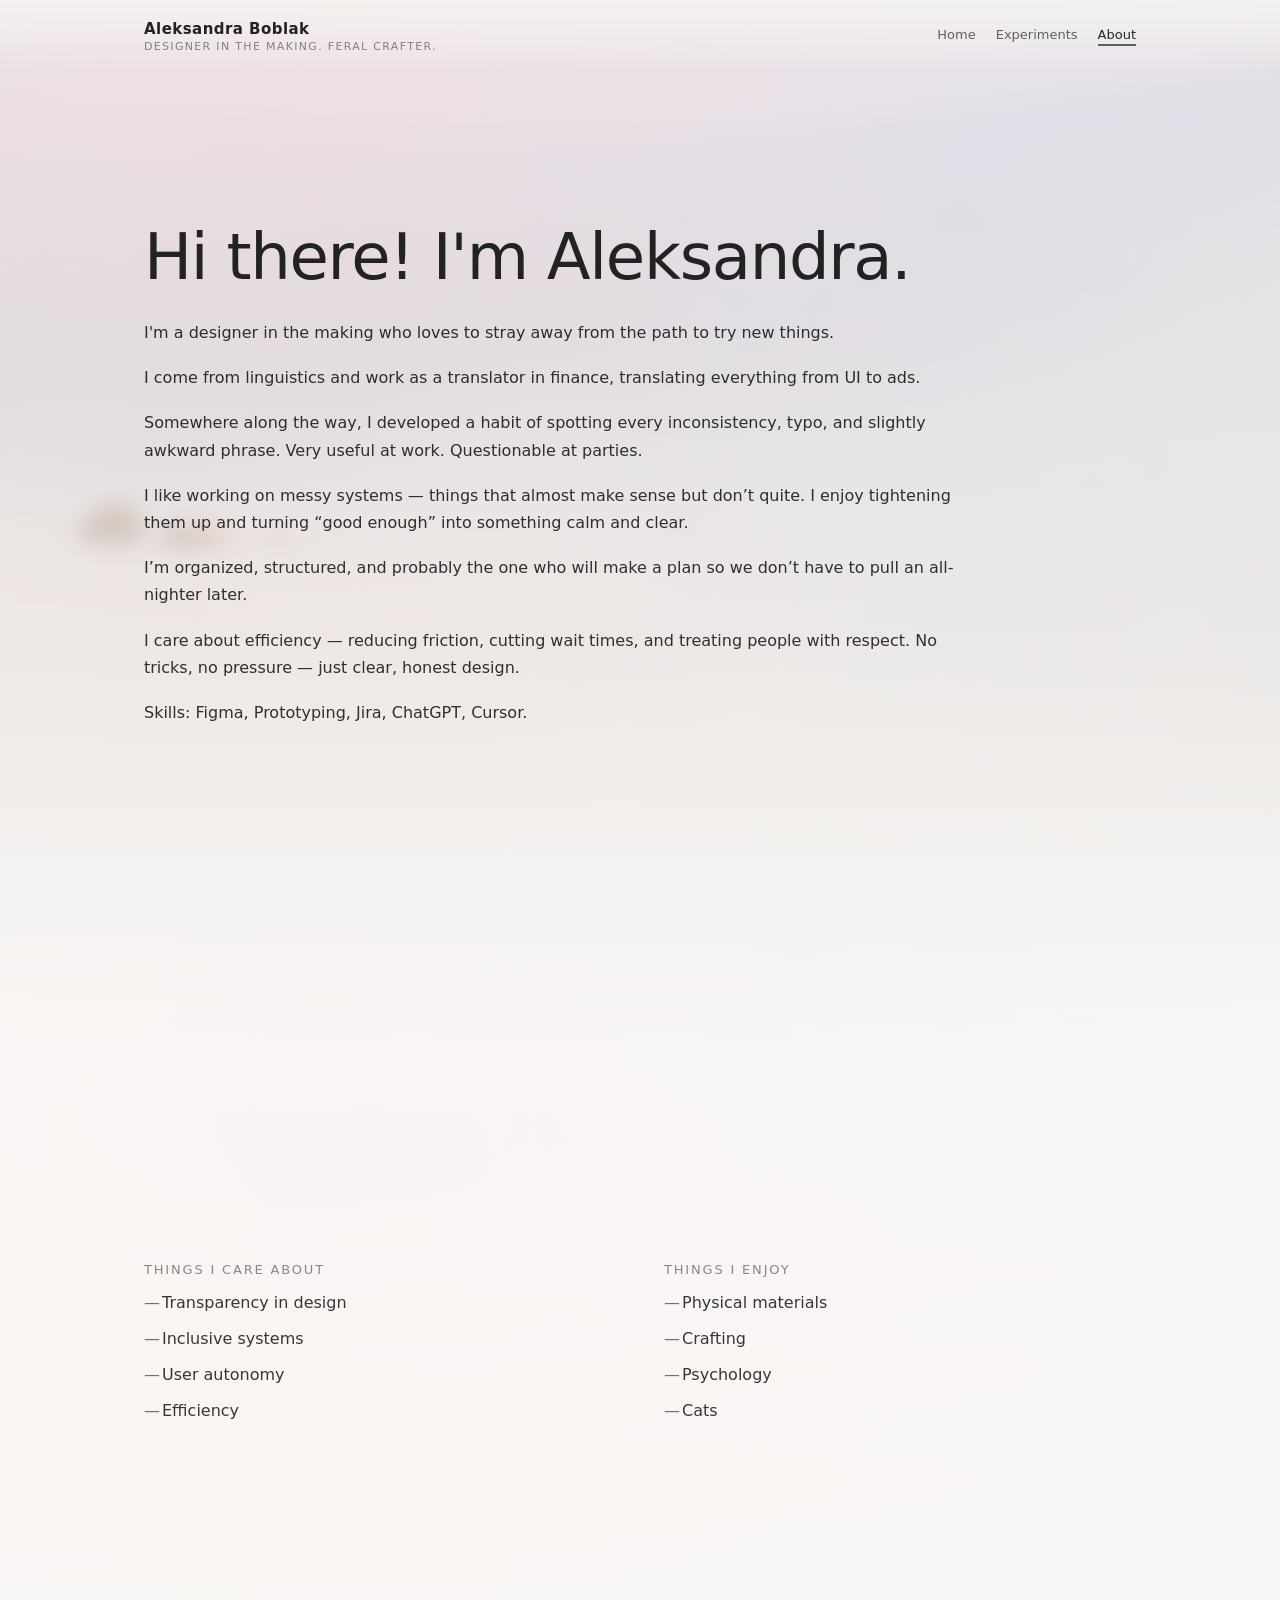
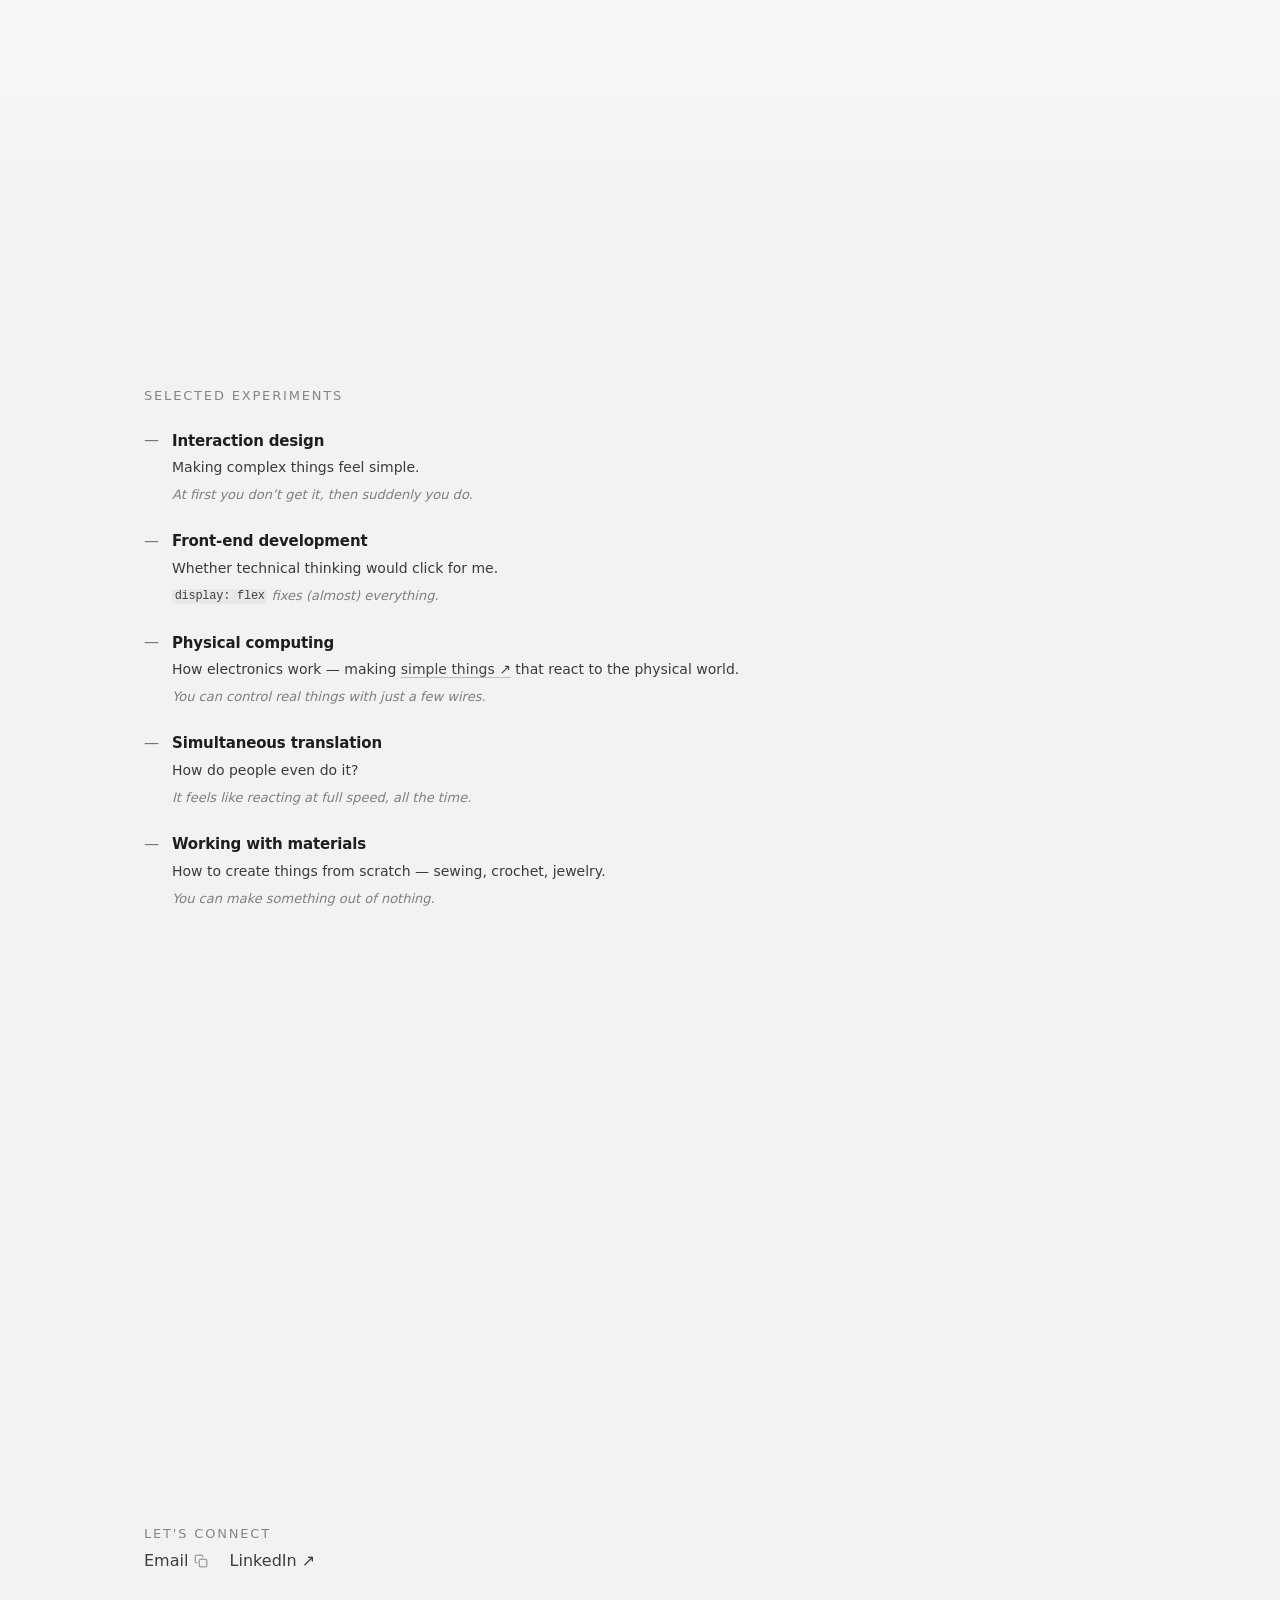
==== commit e245d271: "How it took shape re-design; images in the same sectrion updated." ====
--- a/about.html
+++ b/about.html
@@ -34,17 +34,27 @@
           <div class="section__inner">
             <h1 class="about-title">Hi there! I'm Aleksandra.</h1>
 
-            <p class="about-lead">
-              I'm a designer who loves focusing on the quiet, emotional details
-              of how we experience the world. Whether I'm designing a digital
-              interface or working with raw materials, I believe that the best
-              work comes from a place of empathy and play.
+            <p class="about-lead about-lead--rest">
+              I'm a designer in the making who loves to stray away from the path to try new things.
             </p>
 
-            <p class="about-lead">
-              For me, design is less about perfection and polish, and much more
-              about human understanding.
+            <p class="about-lead about-lead--rest">
+             I come from linguistics and work as a translator in finance, translating everything from UI to ads.
             </p>
+            <p class="about-lead about-lead--rest">
+              Somewhere along the way, I developed a habit of spotting every inconsistency, typo, and slightly awkward phrase. Very useful at work. Questionable at parties.
+            </p>
+            <p class="about-lead about-lead--rest">
+              I like working on messy systems — things that almost make sense but don’t quite. I enjoy tightening them up and turning “good enough” into something calm and clear.
+            </p>
+            <p class="about-lead about-lead--rest">
+              I’m organized, structured, and probably the one who will make a plan so we don’t have to pull an all-nighter later.
+            </p>
+            <p class="about-lead about-lead--rest">
+              I care about efficiency — reducing friction, cutting wait times, and treating people with respect. No tricks, no pressure — just clear, honest design.
+            </p>
+            <p class="about-lead about-lead--rest">
+              Skills: Figma, Prototyping, Jira, ChatGPT, Cursor.
           </div>
         </section>
 
@@ -54,20 +64,20 @@
               <div class="about-column">
                 <p class="section__eyebrow">THINGS I CARE ABOUT</p>
                 <ul class="about-list">
-                  <li>Emotional presence in design</li>
+                  <li>Transparency in design</li>
                   <li>Inclusive systems</li>
-                  <li>Environments that invite creativity</li>
-                  <li>Helping people feel understood</li>
+                  <li>User autonomy</li>
+                  <li>Efficiency</li>
                 </ul>
               </div>
 
               <div class="about-column">
                 <p class="section__eyebrow">THINGS I ENJOY</p>
                 <ul class="about-list">
-                  <li>Sewing and working with physical materials</li>
+                  <li>Physical materials</li>
                   <li>Crafting</li>
-                  <li>Psychology and therapy</li>
-                  <li>Thoughtful conversations and clever solutions</li>
+                  <li>Psychology</li>
+                  <li>Cats</li>
                 </ul>
               </div>
             </div>
--- a/styles.css
+++ b/styles.css
@@ -13,6 +13,7 @@
 :root {
   --page-bg: #f4f2f0;
   --header-h: 72px;
+  --bottom-nav-h: 0px;
   /* Align main text column with hero headline (“I don’t believe…”) */
   --content-max: 1040px;
   --content-pad-x: 24px;
@@ -405,9 +406,9 @@
   object-position: 1.4% top center;
 }
 
-/* sudokuHands.webp — portrait in 5:3 crop: shift focal point down so hands stay visible */
+/* sudokuHands.webp — portrait in 5:3 crop; nudge vertical focal point */
 .card__media--cover .card__media-img.media-sudoku-hands {
-  object-position: center 70%;
+  object-position: center 48%;
 }
 
 /* Experiments mag: keep horizontal nudge, bias vertical toward lower frame */
@@ -461,8 +462,8 @@
 }
 
 .section--experiments-editorial .section__header {
-  padding-bottom: 22px;
-  border-bottom: 1px solid var(--editorial-rule);
+  padding-bottom: 18px;
+  border-bottom: 0;
   margin-bottom: 28px;
 }
 
@@ -478,14 +479,36 @@
   color: var(--editorial-accent);
 }
 
-.section--experiments-editorial .card__index {
-  display: block;
-  margin: 0 0 10px;
-  font-size: 11px;
+/* Over image, aligned with experiments-mag__index scale + overlap */
+.section--experiments-editorial .card__media--cover .card__index {
+  position: absolute;
+  z-index: 2;
+  left: clamp(14px, 2.4vw, 26px);
+  top: clamp(-6px, -0.3vw, 4px);
+  transform: translate(-5%, -38%);
+  font-size: clamp(2.5rem, 6.2vw, 4.85rem);
   font-weight: 600;
-  letter-spacing: 0.2em;
+  letter-spacing: -0.04em;
+  line-height: 0.78;
   color: var(--editorial-accent);
   font-variant-numeric: tabular-nums;
+  pointer-events: none;
+}
+
+.section--experiments-editorial .card.card--link {
+  overflow: visible;
+}
+
+.section--experiments-editorial .card__media--cover {
+  overflow: visible;
+}
+
+.section--experiments-editorial .card__media--cover .card__media-img {
+  border-radius: 6px 6px 0 0;
+}
+
+.section--experiments-editorial .card__body {
+  border-radius: 0 0 6px 6px;
 }
 
 /* Shared editorial utilities */
@@ -553,7 +576,8 @@
 .section--about {
   padding-top: clamp(3.5rem, 10vw, 6rem);
   padding-bottom: clamp(3.5rem, 10vw, 6rem);
-  overflow: visible;
+  overflow-x: clip;
+  overflow-y: visible;
 }
 
 .section--about .about-stack {
@@ -607,32 +631,89 @@
   z-index: 0;
   width: 100%;
   overflow: visible;
-  container-type: inline-size;
 }
 
 .section--about .about-bg-word {
   position: absolute;
   z-index: 0;
-  left: 0;
-  width: 100%;
-  top: 50%;
+  text-transform: none;
+  /* Break out of .section__inner so the watermark spans the full visible viewport */
+  left: calc(50% - 50svw);
+  width: 100svw;
+  /* Vert. center of “About” = center of .about-paragraphs: offset by ½ (eyebrow line + its bottom margin) */
+  top: calc(50% + (clamp(12px, 1.05vw, 13px) * 0.6 + 5px));
   transform: translateY(-50%);
   text-align: center;
   pointer-events: none;
-  /* ~fill centered column width (“About” ≈ 5 glyphs); cqi tracks section__inner, not viewport */
-  font-size: clamp(4.25rem, 36cqi, 23rem);
+  /* Size from width so “About” spans the screen; vh caps huge glyphs on short viewports (vmin was capping wide layouts) */
+  font-size: clamp(10rem, min(38vw, 88vh), 108rem);
   font-weight: 600;
-  letter-spacing: -0.045em;
+  letter-spacing: -0.058em;
   line-height: 0.82;
   color: rgba(0, 0, 0, 0.022);
   white-space: nowrap;
   user-select: none;
 }
 
-/* Browsers without container query length units: approximate column width */
-@supports not (font-size: 1cqi) {
+/* Browsers without small-viewport units: classic 100vw breakout */
+@supports not (width: 1svw) {
   .section--about .about-bg-word {
-    font-size: clamp(4.25rem, min(calc((min(100vw, var(--content-max)) - 2 * var(--content-pad-x)) / 2.65), 23rem), 23rem);
+    left: calc(50% - 50vw);
+    width: 100vw;
+  }
+}
+
+/* Mobile: copy vertically centred, left-aligned like the rest of the page; huge “About” behind, rotated −90° */
+@media (max-width: 699px) {
+  .section--about {
+    padding-top: clamp(1.75rem, 5vw, 2.5rem);
+  }
+
+  .section--about .about-bg-anchor {
+    display: flex;
+    flex-direction: column;
+    align-items: stretch;
+    justify-content: center;
+    min-height: calc(100vh - var(--header-h) - 3rem);
+    min-height: calc(100svh - var(--header-h) - 3rem);
+    padding-left: 0;
+    padding-top: 0;
+  }
+
+  .section--about .about-bg-anchor .about-content {
+    width: 100%;
+    max-width: none;
+    margin-inline: 0;
+    text-align: left;
+  }
+
+  .section--about .about-bg-word {
+    top: calc(50% + (clamp(12px, 1.05vw, 13px) * 0.6 + 5px));
+    left: 85%;
+    right: auto;
+    bottom: auto;
+    width: max-content;
+    max-width: none;
+    writing-mode: horizontal-tb;
+    text-align: center;
+    white-space: nowrap;
+    /* Match desktop watermark (inherits body / system stack) */
+    font-weight: 600;
+    letter-spacing: -0.058em;
+    line-height: 0.82;
+    /* Same vertical logic as desktop: centroid of .about-paragraphs; centre with −50% / −50% then rotate */
+    font-size: clamp(
+      10rem,
+      min(calc((100vh - 3rem) / 2.95), calc((100vw - 2 * var(--content-pad-x) - 12px) / 0.66)),
+      34rem
+    );
+    font-size: clamp(
+      10rem,
+      min(calc((100svh - 3rem) / 2.95), calc((100svw - 2 * var(--content-pad-x) - 12px) / 0.66)),
+      34rem
+    );
+    transform: translate(-50%, -50%) rotate(-90deg);
+    transform-origin: center center;
   }
 }
 
@@ -775,6 +856,11 @@
   .cards {
     grid-template-columns: 1fr;
   }
+
+  /* Home experiments: editorial selector is more specific than `.cards` alone */
+  .section--experiments-editorial .cards {
+    grid-template-columns: 1fr;
+  }
 }
 
 @media (max-width: 480px) {
@@ -790,6 +876,68 @@
 
   .hero::after {
     height: min(280px, 36vh);
+  }
+}
+
+/* Mobile: Home / Experiments / About as a bottom tab bar; identity stays in the top header */
+@media (max-width: 767px) {
+  :root {
+    --header-h: 72px;
+    --bottom-nav-h: 56px;
+  }
+
+  body {
+    scroll-padding-bottom: calc(var(--bottom-nav-h) + env(safe-area-inset-bottom, 0px));
+    padding-bottom: calc(var(--bottom-nav-h) + env(safe-area-inset-bottom, 0px));
+  }
+
+  .site-header__inner {
+    flex-direction: row;
+    align-items: center;
+    justify-content: space-between;
+    gap: 16px;
+    padding-top: 14px;
+    padding-bottom: 14px;
+  }
+
+  .site-nav {
+    position: fixed;
+    bottom: 0;
+    left: 0;
+    right: 0;
+    z-index: 20;
+    margin-top: 0;
+    max-width: none;
+    width: 100%;
+    box-sizing: border-box;
+    padding: 10px var(--content-pad-x)
+      max(12px, calc(env(safe-area-inset-bottom, 0px) + 8px));
+    justify-content: space-around;
+    align-items: stretch;
+    gap: 4px;
+    flex-wrap: nowrap;
+    background: rgba(244, 242, 240, 0.96);
+    backdrop-filter: blur(16px);
+    -webkit-backdrop-filter: blur(16px);
+    border-top: 1px solid rgba(0, 0, 0, 0.07);
+    box-shadow: 0 -4px 28px rgba(0, 0, 0, 0.06);
+  }
+
+  .site-nav__link {
+    flex: 1 1 0;
+    display: flex;
+    align-items: center;
+    justify-content: center;
+    min-height: 44px;
+    padding: 8px 6px 10px;
+    text-align: center;
+    border-radius: 8px;
+    -webkit-tap-highlight-color: transparent;
+  }
+
+  .site-nav__link--active::after {
+    top: 0;
+    bottom: auto;
   }
 }
 
@@ -865,6 +1013,10 @@
   margin-inline: 0;
 }
 
+.about-page.experiments-page .experiments-spread .experiments-hero + .experiments-item {
+  margin-top: clamp(20px, 3vh, 40px);
+}
+
 .about-page.experiments-page .experiments-spread .experiments-item + .experiments-item .experiments-item__sheet {
   border-top: 1px solid var(--editorial-rule);
 }
@@ -873,11 +1025,6 @@
   background: transparent;
   box-shadow: none;
   border-radius: 0;
-}
-
-.about-page.experiments-page .experiments-hero__eyebrow {
-  color: var(--editorial-eyebrow);
-  margin-bottom: 14px;
 }
 
 .about-page.experiments-page .experiments-hero__title {
@@ -1043,7 +1190,7 @@
   position: relative;
   overflow: visible;
   /* Left: inner margin inside the white card so half the index (translateX -50%) sits on white, not on the image */
-  padding-top: clamp(18px, 2.5vw, 28px);
+  padding-top: clamp(34px, 4.5vw, 52px);
   padding-right: clamp(16px, 2.4vw, 28px);
   padding-bottom: clamp(22px, 3vw, 34px);
   padding-left: clamp(52px, 8.5vw, 92px);
@@ -1133,8 +1280,8 @@
 .experiments-mag__index {
   position: absolute;
   z-index: 2;
-  left: 0;
-  top: 0;
+  left: clamp(10px, 1.6vw, 22px);
+  top: clamp(18px, 3vw, 36px);
   transform: none;
   font-size: clamp(2.75rem, 6.5vw, 5.25rem);
   font-weight: 600;
@@ -1143,9 +1290,6 @@
   color: var(--editorial-accent);
   font-variant-numeric: tabular-nums;
   pointer-events: none;
-  text-shadow:
-    0 0 1px rgba(255, 255, 255, 0.95),
-    0 1px 0 rgba(255, 255, 255, 0.85);
 }
 
 @media (max-width: 720px) {
@@ -1203,9 +1347,56 @@
   padding-top: calc(var(--header-h) + 36px);
 }
 
+/* About page hero: reuse home "hero-sky", shift crop for variety */
+.about-page .about-hero {
+  position: relative;
+  overflow: hidden;
+}
+
+.about-page .about-hero::before {
+  content: "";
+  position: absolute;
+  inset: 0;
+  z-index: 0;
+  pointer-events: none;
+  background-image: url("assets/hero-sky.webp");
+  background-size: cover;
+  /* Different crop vs home (home is center 25%) */
+  background-position: 70% 32%;
+  opacity: 0.72;
+  filter: blur(10px) brightness(1.08) saturate(1.05);
+  transform: scaleX(-1) scale(1.06);
+}
+
+.about-page .about-hero::after {
+  content: "";
+  position: absolute;
+  inset: 0;
+  z-index: 1;
+  pointer-events: none;
+  background:
+    radial-gradient(circle at 22% 18%, rgba(248, 208, 210, 0.18), transparent 58%),
+    radial-gradient(circle at 78% 14%, rgba(212, 224, 246, 0.14), transparent 55%),
+    linear-gradient(to bottom, rgba(255, 255, 255, 0.10), rgba(244, 242, 240, 0.40)),
+    linear-gradient(
+      to bottom,
+      rgba(244, 242, 240, 0) 38%,
+      rgba(244, 242, 240, 0.22) 70%,
+      rgba(244, 242, 240, 0.64) 88%,
+      rgba(244, 242, 240, 1) 96%,
+      var(--page-bg) 100%
+    );
+}
+
+.about-page .about-hero > .section__inner {
+  position: relative;
+  z-index: 2;
+}
+
 .about-page:not(.case-study-page) .about-values {
   position: relative;
-  background-color: var(--page-bg);
+  /* Slightly above --page-bg (#f4f2f0) for a lighter band without breaking the hero seam */
+  background-color: #f8f6f4;
   overflow: hidden;
 }
 
@@ -1219,26 +1410,30 @@
     linear-gradient(
       180deg,
       var(--page-bg) 0%,
-      rgba(244, 242, 240, 0) 14%,
-      rgba(244, 242, 240, 0) 86%,
+      rgba(248, 246, 244, 0) 18%,
+      rgba(248, 246, 244, 0) 86%,
       var(--page-bg) 100%
     ),
     linear-gradient(
       180deg,
-      rgba(255, 255, 255, 0.4) 0%,
-      rgba(244, 242, 240, 0.52) 100%
+      rgba(255, 255, 255, 0.38) 0%,
+      rgba(250, 248, 246, 0.55) 45%,
+      rgba(247, 245, 243, 0.42) 100%
     ),
-    radial-gradient(ellipse 85% 60% at 22% 26%, rgba(248, 208, 210, 0.3), transparent),
-    radial-gradient(ellipse 75% 55% at 78% 16%, rgba(212, 224, 246, 0.22), transparent),
-    url("assets/hero-sky.webp");
-  background-size: 100% 100%, 100% 100%, 100% 100%, 100% 100%, cover;
-  background-position: 0 0, 0 0, 0 0, 0 0, center top;
+    radial-gradient(ellipse 85% 60% at 22% 26%, rgba(248, 208, 210, 0.18), transparent),
+    radial-gradient(ellipse 75% 55% at 78% 16%, rgba(212, 224, 246, 0.14), transparent);
+  background-size: 100% 100%, 100% 100%, 100% 100%, 100% 100%;
+  background-position: 0 0, 0 0, 0 0, 0 0;
   background-repeat: no-repeat;
 }
 
 .about-page:not(.case-study-page) .about-values .section__inner {
   position: relative;
   z-index: 1;
+  border-top: 0;
+}
+
+.about-page:not(.case-study-page) .about-experiments .section__inner {
   border-top: 0;
 }
 
@@ -1258,6 +1453,13 @@
   color: rgba(0, 0, 0, 0.78);
 }
 
+.about-lead.about-lead--rest {
+  margin-bottom: 18px;
+  font-size: clamp(14px, 1.7vw, 16px);
+  line-height: 1.7;
+  color: rgba(0, 0, 0, 0.8);
+}
+
 .about-columns {
   display: grid;
   grid-template-columns: repeat(2, minmax(0, 1fr));
@@ -1290,6 +1492,9 @@
 }
 
 .about-experiments-list {
+  display: flex;
+  flex-direction: column;
+  gap: 1.65rem;
   margin: 1.75rem 0 0;
   padding: 0;
   list-style: none;
@@ -1297,17 +1502,24 @@
 }
 
 .about-experiments-list__item {
-  padding: 1.35rem 0 1.5rem;
-  border-bottom: 1px solid rgba(0, 0, 0, 0.08);
-}
-
-.about-experiments-list__item:first-child {
-  padding-top: 0.35rem;
-}
-
-.about-experiments-list__item:last-child {
-  border-bottom: 0;
-  padding-bottom: 0;
+  position: relative;
+  margin: 0;
+  padding: 0 0 0 28px;
+}
+
+.about-experiments-list__item::before {
+  content: "—";
+  position: absolute;
+  left: 0;
+  top: 0;
+  display: flex;
+  align-items: center;
+  height: calc(15px * 1.35);
+  font-size: 15px;
+  line-height: 1;
+  color: rgba(0, 0, 0, 0.52);
+  font-weight: 400;
+  pointer-events: none;
 }
 
 .about-experiments-list__title {
@@ -1426,6 +1638,7 @@
 
 .about-main .about-connect .section__inner {
   display: block;
+  border-top: 0;
 }
 
 .about-main .about-connect .footer-links {
@@ -1869,11 +2082,20 @@
 .case-study-more__summary {
   cursor: pointer;
   list-style: none;
-  font-size: clamp(12px, 1.05vw, 13px);
-  letter-spacing: 0.14em;
+  font-size: clamp(13px, 1.25vw, 16px);
+  letter-spacing: 0.11em;
   text-transform: uppercase;
-  font-weight: inherit;
-  color: rgba(0, 0, 0, 0.45);
+  font-weight: 600;
+  color: rgba(0, 0, 0, 0.68);
+  transition: color 0.15s ease;
+}
+
+.case-study-more__summary:hover {
+  color: rgba(0, 0, 0, 0.88);
+}
+
+.case-study-more__summary:hover::after {
+  opacity: 0.88;
 }
 
 .case-study-more__summary::-webkit-details-marker {
@@ -1953,12 +2175,31 @@
   align-items: start;
 }
 
+/* Desktop: stable row height when switching tabs (text + mockup columns) */
+@media (min-width: 769px) {
+  .case-study-process-block__grid--process-moves {
+    min-height: clamp(29rem, 55vh, 44rem);
+  }
+
+  .case-study-process-block__grid--process-moves .process-tabs--stacked .process-tabs__panel {
+    min-height: 17.5rem;
+  }
+
+  .case-study-process-block__grid--process-moves .process-move-visual-frame {
+    min-height: clamp(22rem, 42vh, 520px);
+    display: flex;
+    align-items: flex-start;
+    justify-content: center;
+  }
+}
+
 .case-study-process-block__grid--process-moves .case-study-process-block__text {
   max-width: 100%;
 }
 
 .case-study-process-block__grid--process-moves .case-study-process-block__chunk,
-.case-study-process-block__grid--process-moves .process-tabs__summary {
+.case-study-process-block__grid--process-moves .process-tabs__summary,
+.case-study-process-block__grid--process-moves .process-tabs__problem {
   max-width: 100%;
 }
 
@@ -1980,10 +2221,6 @@
 .case-study-process-block__figure {
   margin: 0;
   width: 100%;
-}
-
-.case-study-process-block__figure--inline {
-  margin-top: 1.5rem;
 }
 
 .case-study-process-block__chunk {
@@ -1996,6 +2233,41 @@
 
 .case-study-process-block__chunk:last-child {
   margin-bottom: 0;
+}
+
+.case-study-process-block__chunk--process-lead {
+  max-width: 40rem;
+  margin-bottom: 0.75rem;
+}
+
+.case-study-process-block__chunk--process-overview {
+  max-width: 40rem;
+  margin: 0 0 clamp(20px, 3vw, 32px);
+  font-size: 13px;
+  line-height: 1.6;
+  color: rgba(0, 0, 0, 0.72);
+}
+
+.case-study-process-moves-mockups__eyebrow {
+  margin: 0 0 10px;
+}
+
+.process-tabs--stacked .process-tabs__panel .process-tabs__summary {
+  margin: 0 0 0.3rem;
+  font-size: 13px;
+  line-height: 1.42;
+  color: rgba(0, 0, 0, 0.78);
+}
+
+.process-tabs--stacked .process-tabs__panel .process-tabs__problem {
+  margin: 0 0 0.4rem;
+  font-size: 13px;
+  line-height: 1.42;
+  color: rgba(0, 0, 0, 0.78);
+}
+
+.process-tabs--stacked .process-tabs__outbound {
+  margin-top: 0.55rem;
 }
 
 .case-study-process-placeholder {
@@ -2032,37 +2304,32 @@
 
 .case-study-process-block__figure--process-moves .case-study-process-placeholder__caption {
   width: 100%;
+  margin-top: 6px;
   text-align: right;
   box-sizing: border-box;
 }
 
 .process-move-visual-frame {
-  --process-move-aspect-w: 1438;
-  --process-move-aspect-h: 1362;
   --process-move-max-h: min(85vh, 860px);
-  width: min(100%, calc(var(--process-move-max-h) * var(--process-move-aspect-w) / var(--process-move-aspect-h)));
-  max-width: 100%;
-  aspect-ratio: var(--process-move-aspect-w) / var(--process-move-aspect-h);
-  max-height: var(--process-move-max-h);
+  width: 100%;
+  max-width: min(100%, calc(var(--process-move-max-h) * 1438 / 1362));
   margin-inline: 0;
   border-radius: 8px;
   overflow: hidden;
-  border: 1px solid rgba(0, 0, 0, 0.08);
+  border: 0;
   background: rgba(255, 255, 255, 0.55);
-  display: flex;
-  align-items: center;
-  justify-content: center;
   box-sizing: border-box;
 }
 
 .process-move-visual-frame .process-move-visual-img {
+  display: block;
+  width: auto;
   max-width: 100%;
-  max-height: 100%;
-  width: auto;
   height: auto;
+  max-height: var(--process-move-max-h);
+  margin: 0 auto;
   object-fit: contain;
-  object-position: center;
-  display: block;
+  object-position: top center;
 }
 
 .case-study-process-placeholder--ooux {
@@ -2070,9 +2337,21 @@
   min-height: 180px;
 }
 
-.case-study-process-placeholder--board {
-  aspect-ratio: 16 / 10;
-  min-height: 140px;
+.case-study-process-block__diagram {
+  width: 100%;
+  height: auto;
+  display: block;
+  border-radius: 8px;
+  border: 0;
+  background: #faf9f7;
+  box-sizing: border-box;
+}
+
+.case-study-process-block__diagram--ooux {
+  aspect-ratio: 940 / 480;
+  max-height: min(72vh, 420px);
+  object-fit: contain;
+  object-position: top center;
 }
 
 .case-study-process-placeholder__caption {
@@ -2195,16 +2474,6 @@
   background: rgba(255, 255, 255, 0.45);
   border: 1px solid rgba(0, 0, 0, 0.07);
   border-radius: 8px;
-  transition:
-    border-color 0.15s ease,
-    background 0.15s ease,
-    box-shadow 0.15s ease;
-}
-
-.case-study-process-card:hover {
-  border-color: rgba(0, 0, 0, 0.12);
-  background: rgba(255, 255, 255, 0.75);
-  box-shadow: 0 1px 0 rgba(0, 0, 0, 0.04);
 }
 
 .case-study-process-compare {
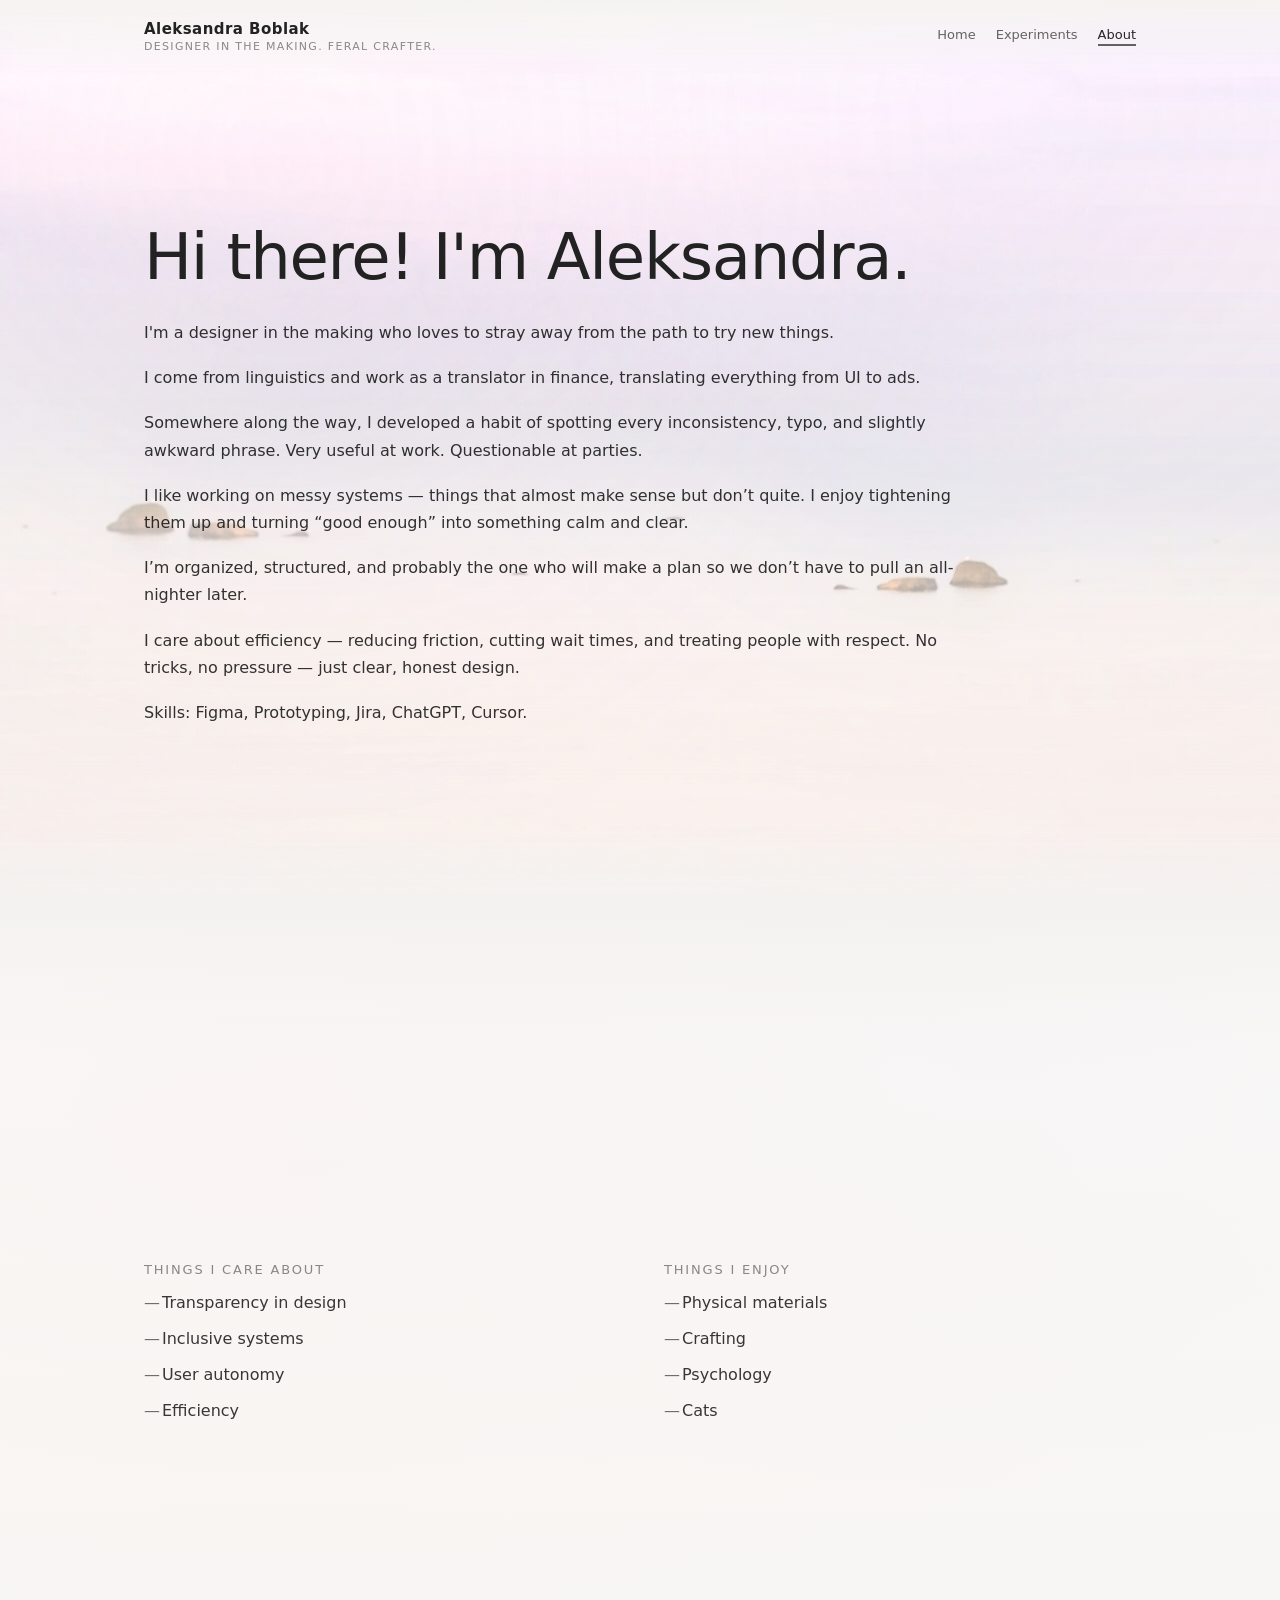
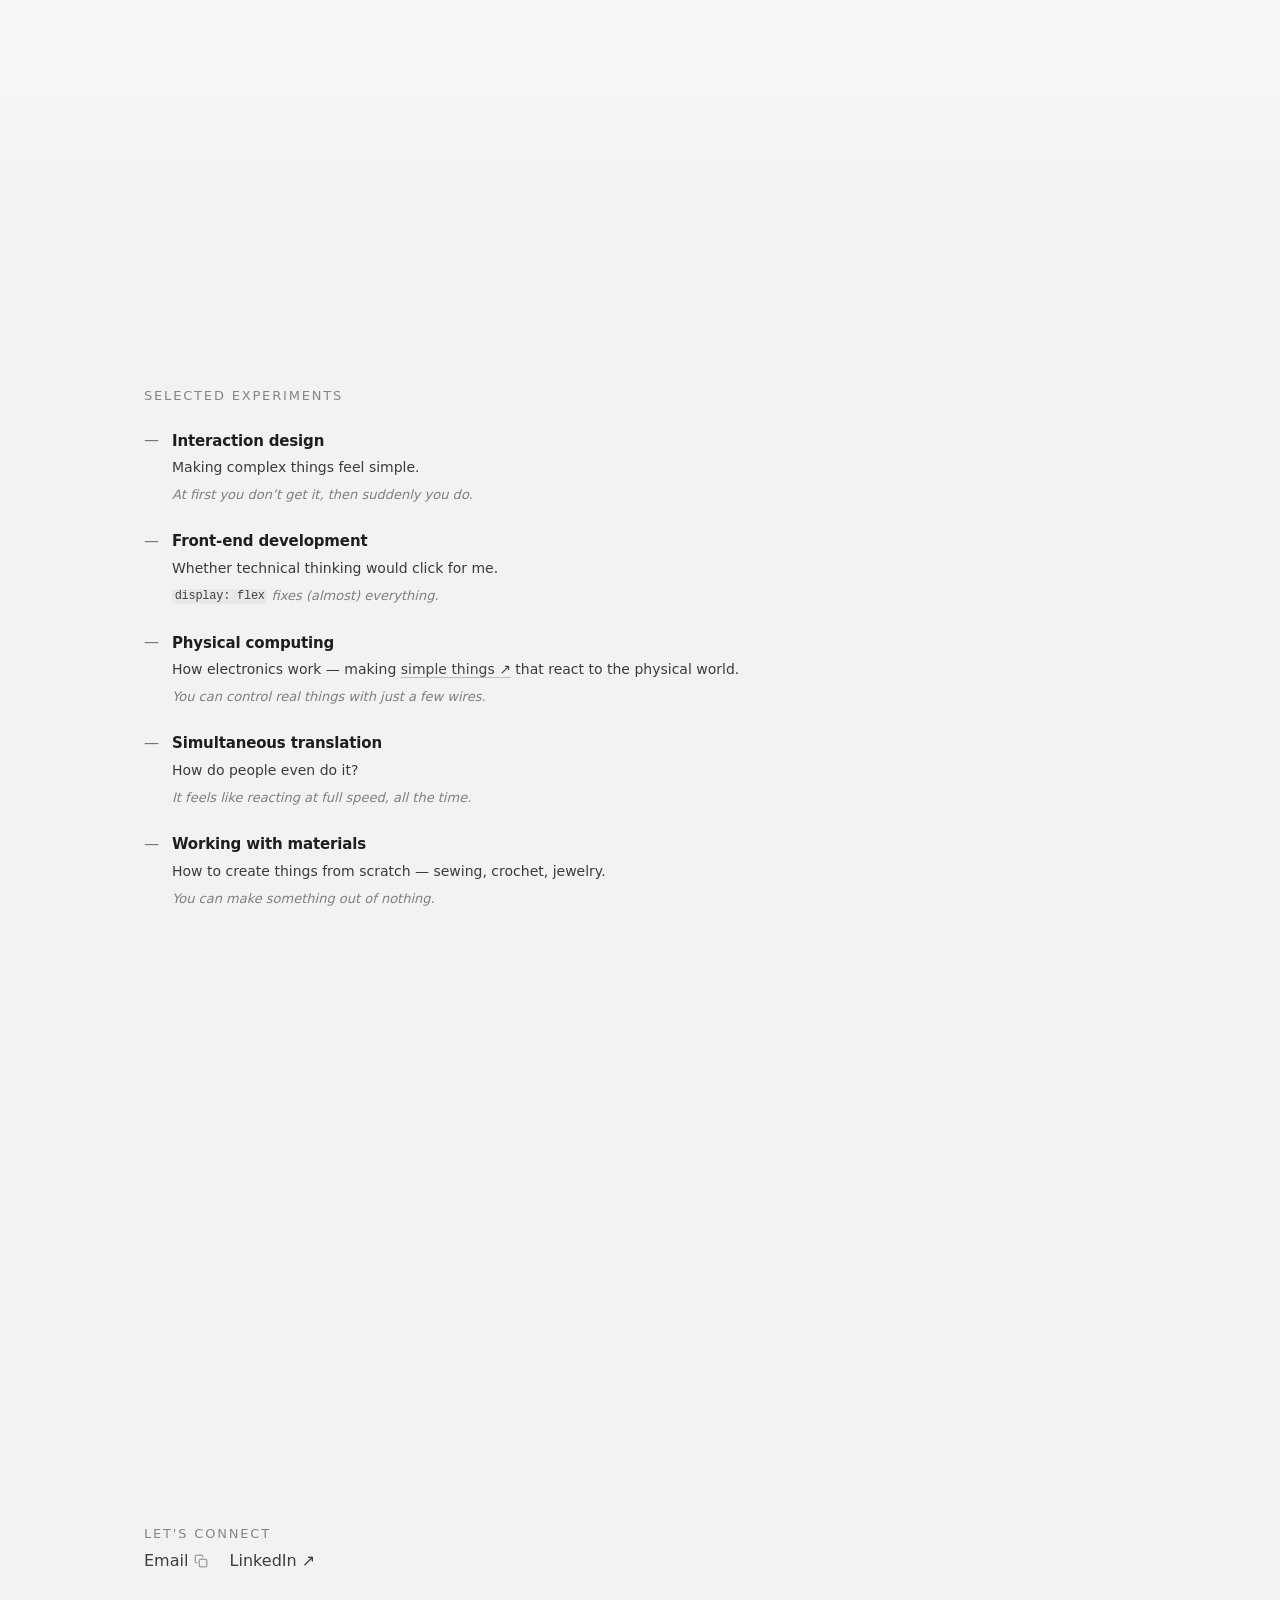
==== commit 52afca7e: "Add ripple effect to heroes sections; update LinkedIn link; refine case study process s for craftsto" ====
--- a/about.html
+++ b/about.html
@@ -31,6 +31,9 @@
 
       <main class="about-main">
         <section class="section about-hero">
+          <div class="about-hero__background" aria-hidden="true">
+            <div class="about-hero__ripple-layer"></div>
+          </div>
           <div class="section__inner">
             <h1 class="about-title">Hi there! I'm Aleksandra.</h1>
 
@@ -183,12 +186,21 @@
                   />
                 </svg>
               </a>
-              <a href="#" class="footer-link">LinkedIn ↗</a>
+              <a
+                href="https://www.linkedin.com/in/aleksandra-boblak"
+                class="footer-link"
+                target="_blank"
+                rel="noopener noreferrer"
+                >LinkedIn ↗</a
+              >
             </div>
           </div>
         </section>
       </main>
     </div>
+    <script src="assets/jquery.min.js" defer></script>
+    <script src="assets/jquery.ripples.min.js" defer></script>
+    <script src="hero-ripples.js" defer></script>
     <script src="email-copy.js" defer></script>
   </body>
   </html>
--- a/styles.css
+++ b/styles.css
@@ -188,13 +188,15 @@
   position: absolute;
   left: 0;
   right: 0;
-  bottom: -1px;
-  height: min(240px, 30vh);
+  bottom: 0;
+  height: min(280px, 36vh);
+  /* Single fade into the same color as `.section` — no overlap hacks */
   background: linear-gradient(
     to bottom,
-    rgba(244, 242, 240, 0),
-    rgba(244, 242, 240, 0.45),
-    rgba(244, 242, 240, 0.88)
+    rgba(244, 242, 240, 0) 0%,
+    rgba(244, 242, 240, 0.12) 52%,
+    rgba(244, 242, 240, 0.42) 82%,
+    #f4f2f0 100%
   );
   z-index: 2;
   pointer-events: none;
@@ -204,28 +206,37 @@
   position: absolute;
   inset: 0;
   overflow: hidden;
-  background-image: url("assets/hero-sky.webp");
-  background-size: cover;
-  background-position: center 25%;
   z-index: 0;
+}
+
+/* Ripples target — jQuery Ripples samples this background in WebGL.
+   Avoid filter: on this node — it dulls the WebGL canvas and makes the photo look muddy. */
+.hero__ripple-layer {
+  position: absolute;
+  inset: 0;
+  z-index: 1;
+  /* Visible image is provided by .hero__background::after.
+     Ripples uses imageUrl in JS, so we keep this layer transparent. */
+  background: transparent;
 }
 
 .hero__background::before {
   content: "";
   position: absolute;
   inset: 0;
+  /* Light touch so the photo stays visible; heavy creams were washing out all color */
   background:
-    radial-gradient(circle at 18% 18%, rgba(248, 208, 210, 0.22), transparent 58%),
-    radial-gradient(circle at 82% 12%, rgba(212, 224, 246, 0.16), transparent 55%),
-    linear-gradient(to bottom, rgba(255, 255, 255, 0.12), rgba(244, 242, 240, 0.38)),
+    radial-gradient(circle at 18% 18%, rgba(248, 208, 210, 0.04), transparent 58%),
+    radial-gradient(circle at 82% 12%, rgba(212, 224, 246, 0.03), transparent 55%),
+    linear-gradient(to bottom, rgba(255, 255, 255, 0.02), rgba(244, 242, 240, 0.08)),
     linear-gradient(
       to bottom,
-      rgba(244, 242, 240, 0) 42%,
-      rgba(244, 242, 240, 0.18) 72%,
-      rgba(244, 242, 240, 0.55) 88%,
-      rgba(244, 242, 240, 0.82) 100%
+      rgba(244, 242, 240, 0) 56%,
+      rgba(244, 242, 240, 0.05) 82%,
+      rgba(244, 242, 240, 0.14) 94%,
+      rgba(244, 242, 240, 0.24) 100%
     );
-  z-index: 1;
+  z-index: 2;
   pointer-events: none;
 }
 
@@ -233,12 +244,41 @@
   content: "";
   position: absolute;
   inset: 0;
+  z-index: 0;
   background-image: url("assets/hero-sky.webp");
   background-size: cover;
   background-position: center 25%;
-  opacity: 0.28;
-  filter: blur(18px) brightness(1.06) saturate(1.08) contrast(1);
-  transform: scale(1.08);
+  /* Always-visible base image (ripples canvas can wash out on some GPUs). */
+  opacity: 1;
+  filter: none;
+  transform: none;
+}
+
+/* When ripples run, this sits above the canvas — keep it very light or the photo disappears */
+.hero--ripples-on .hero__background::before {
+  background: linear-gradient(
+    to bottom,
+    rgba(0, 0, 0, 0) 0%,
+    rgba(0, 0, 0, 0) 58%,
+    rgba(244, 242, 240, 0.12) 88%,
+    rgba(244, 242, 240, 0.22) 100%
+  );
+}
+
+/* Ripples canvas: let the real photo show through */
+.hero__ripple-layer canvas {
+  opacity: 0.88;
+}
+
+/* Let pointer events reach the ripple layer (hero copy has no links) */
+.hero--ripples-on .hero__content {
+  pointer-events: none;
+}
+
+@media (prefers-reduced-motion: reduce) {
+  .hero__ripple-layer canvas {
+    display: none !important;
+  }
 }
 
 .hero__content {
@@ -298,7 +338,8 @@
   color: rgba(0, 0, 0, 0.45);
 }
 
-h2.section__eyebrow {
+h2.section__eyebrow,
+h3.section__eyebrow {
   font-weight: inherit;
   line-height: inherit;
 }
@@ -647,12 +688,35 @@
   pointer-events: none;
   /* Size from width so “About” spans the screen; vh caps huge glyphs on short viewports (vmin was capping wide layouts) */
   font-size: clamp(10rem, min(38vw, 88vh), 108rem);
-  font-weight: 600;
+  font-weight: 500;
   letter-spacing: -0.058em;
   line-height: 0.82;
   color: rgba(0, 0, 0, 0.022);
+  /* Watermark — keep the photo fill from dominating */
+  opacity: 0.24;
   white-space: nowrap;
   user-select: none;
+}
+
+/* Same photo as .hero__ripple-layer — image clipped to the “About” letterforms */
+@supports (-webkit-background-clip: text) or (background-clip: text) {
+  .section--about .about-bg-word {
+    color: transparent;
+    -webkit-text-fill-color: transparent;
+    /* Tint toward page bg so it reads softer than raw photo */
+    background-image:
+      linear-gradient(
+        180deg,
+        rgba(244, 242, 240, 0.72) 0%,
+        rgba(244, 242, 240, 0.52) 100%
+      ),
+      url("assets/hero-sky.webp");
+    background-size: cover;
+    background-position: center 25%;
+    background-repeat: no-repeat;
+    -webkit-background-clip: text;
+    background-clip: text;
+  }
 }
 
 /* Browsers without small-viewport units: classic 100vw breakout */
@@ -698,7 +762,7 @@
     text-align: center;
     white-space: nowrap;
     /* Match desktop watermark (inherits body / system stack) */
-    font-weight: 600;
+    font-weight: 500;
     letter-spacing: -0.058em;
     line-height: 0.82;
     /* Same vertical logic as desktop: centroid of .about-paragraphs; centre with −50% / −50% then rotate */
@@ -875,7 +939,7 @@
   }
 
   .hero::after {
-    height: min(280px, 36vh);
+    height: min(300px, 42vh);
   }
 }
 
@@ -1359,20 +1423,48 @@
   inset: 0;
   z-index: 0;
   pointer-events: none;
+  /* Keep legacy hook, but don't paint anything here (we render via .about-hero__background). */
+}
+
+.about-hero__background {
+  position: absolute;
+  inset: 0;
+  z-index: 0;
+  overflow: hidden;
+  pointer-events: none;
+}
+
+.about-hero__background::after {
+  content: "";
+  position: absolute;
+  inset: 0;
+  z-index: 0;
   background-image: url("assets/hero-sky.webp");
   background-size: cover;
   /* Different crop vs home (home is center 25%) */
   background-position: 70% 32%;
-  opacity: 0.72;
-  filter: blur(10px) brightness(1.08) saturate(1.05);
-  transform: scaleX(-1) scale(1.06);
+  opacity: 1;
+  filter: none;
+  transform: scaleX(-1);
+}
+
+.about-hero__ripple-layer {
+  position: absolute;
+  inset: 0;
+  z-index: 1;
+  background: transparent;
+  pointer-events: auto;
+}
+
+.about-hero__ripple-layer canvas {
+  opacity: 0.88;
 }
 
 .about-page .about-hero::after {
   content: "";
   position: absolute;
   inset: 0;
-  z-index: 1;
+  z-index: 2;
   pointer-events: none;
   background:
     radial-gradient(circle at 22% 18%, rgba(248, 208, 210, 0.18), transparent 58%),
@@ -1388,9 +1480,24 @@
     );
 }
 
+/* When ripples run on About, keep the wash light so the photo stays visible */
+.about-page .about-hero.hero--ripples-on::after {
+  background:
+    radial-gradient(circle at 22% 18%, rgba(248, 208, 210, 0.10), transparent 58%),
+    radial-gradient(circle at 78% 14%, rgba(212, 224, 246, 0.08), transparent 55%),
+    linear-gradient(to bottom, rgba(255, 255, 255, 0.04), rgba(244, 242, 240, 0.14)),
+    linear-gradient(
+      to bottom,
+      rgba(244, 242, 240, 0) 44%,
+      rgba(244, 242, 240, 0.10) 78%,
+      rgba(244, 242, 240, 0.24) 92%,
+      var(--page-bg) 100%
+    );
+}
+
 .about-page .about-hero > .section__inner {
   position: relative;
-  z-index: 2;
+  z-index: 3;
 }
 
 .about-page:not(.case-study-page) .about-values {
@@ -1798,6 +1905,7 @@
   border-radius: 0;
   padding-left: 0;
   padding-right: 0;
+  border-top: 1px solid rgba(0, 0, 0, 0.07);
 }
 
 .case-study-page--karnaluks .case-study-designed {
@@ -1811,12 +1919,40 @@
   box-sizing: border-box;
 }
 
-.case-study-page--karnaluks .case-study-designed .case-study-more {
-  margin-top: 2.75rem;
-}
-
-.case-study-page--reno-plain .case-study-designed .case-study-more {
-  margin-top: 2.75rem;
+/* Sheet dividers off except: after CONTEXT/GOAL (see .case-study-designed) + footer bar */
+.case-study-page--karnaluks .case-study-sheet-stack > .section:not(:first-child) .section__inner,
+.case-study-page--reno-plain .case-study-sheet-stack > .section:not(:first-child) .section__inner {
+  border-top: none;
+}
+
+.case-study-page--reno-plain .case-study-sheet-stack > .case-study-designed > .section__inner {
+  border-top: 1px solid rgba(143, 122, 94, 0.18);
+}
+
+.case-study-page--karnaluks .case-study-research-block__below,
+.case-study-page--reno-plain .case-study-research-block__below {
+  border-top: none;
+}
+
+.case-study-experiment-footer {
+  display: flex;
+  flex-wrap: wrap;
+  align-items: baseline;
+  gap: 0.75rem 1.5rem;
+  margin-top: 2.5rem;
+  padding-top: 1.15rem;
+  border-top: 1px solid rgba(0, 0, 0, 0.08);
+}
+
+.case-study-experiment-footer .case-study-back {
+  margin-top: 0;
+}
+
+.case-study-experiment-folio {
+  margin: 0;
+  margin-left: auto;
+  text-align: right;
+  text-transform: uppercase;
 }
 
 .case-study-outbound {
@@ -2055,6 +2191,34 @@
   color: rgba(0, 0, 0, 0.68);
 }
 
+.case-study-page--karnaluks .case-study-compare__hero-row {
+  flex-direction: column;
+  align-items: center;
+  gap: clamp(14px, 2.5vw, 22px);
+}
+
+.case-study-page--karnaluks .case-study-compare__proto {
+  text-align: center;
+  max-width: none;
+  width: 100%;
+  padding-top: 0;
+}
+
+.case-study-page--karnaluks .case-study-compare__viewport-shell {
+  width: 100%;
+  max-width: min(56rem, 100%);
+}
+
+.case-study-page--karnaluks .case-study-compare__viewport {
+  width: 100%;
+  max-width: 100%;
+  margin-inline: auto;
+}
+
+.case-study-page--karnaluks .case-study-compare__caption {
+  text-align: center;
+}
+
 @media (max-width: 720px) {
   .case-study-compare__hero-row {
     flex-direction: column;
@@ -2123,6 +2287,212 @@
   padding-top: 1.75rem;
 }
 
+/* Karnaluks — “More about the process”: calm scan, 3 themes + prototype */
+.case-study-process-refined {
+  max-width: min(100%, 72rem);
+}
+
+.case-study-process-refined__bridge {
+  margin: 0 0 clamp(2.5rem, 4vw, 3.5rem);
+  max-width: 65ch;
+  font-size: 15px;
+  line-height: 1.65;
+  color: rgba(0, 0, 0, 0.62);
+}
+
+.case-study-process-refined__block + .case-study-process-refined__block {
+  margin-top: clamp(5rem, 9vw, 7.5rem);
+}
+
+.case-study-process-refined__title {
+  margin: 0 0 1.15rem;
+  font-size: 11px;
+  font-weight: 500;
+  letter-spacing: 0.14em;
+  text-transform: uppercase;
+  color: rgba(0, 0, 0, 0.38);
+}
+
+.case-study-process-refined__title--proto {
+  margin-bottom: 1rem;
+}
+
+.case-study-process-refined__list {
+  margin: 0;
+  padding: 0;
+  list-style: none;
+  max-width: 65ch;
+  color: rgba(0, 0, 0, 0.76);
+  font-size: 15px;
+  line-height: 1.62;
+}
+
+.case-study-process-refined__list li {
+  position: relative;
+  margin: 0 0 0.65rem;
+  padding-left: 1.15rem;
+}
+
+.case-study-process-refined__list li:last-child {
+  margin-bottom: 0;
+}
+
+.case-study-process-refined__list li::before {
+  content: "—";
+  position: absolute;
+  left: 0;
+  color: rgba(0, 0, 0, 0.35);
+}
+
+.case-study-process-refined__block--learned {
+  display: grid;
+  grid-template-columns: minmax(0, 1fr) minmax(0, 1fr);
+  gap: clamp(28px, 4.5vw, 52px);
+  align-items: start;
+}
+
+.case-study-process-refined__learned-copy {
+  min-width: 0;
+  max-width: 65ch;
+}
+
+.case-study-process-refined__figure {
+  margin: 0;
+  min-width: 0;
+}
+
+.case-study-process-refined__img {
+  display: block;
+  width: 100%;
+  height: auto;
+  aspect-ratio: 4 / 3;
+  border-radius: 6px;
+  object-fit: cover;
+  object-position: center 85%;
+  background: rgba(255, 255, 255, 0.5);
+}
+
+.case-study-process-refined__caption {
+  margin: 0.85rem 0 0;
+  font-size: 13px;
+  line-height: 1.5;
+  color: rgba(0, 0, 0, 0.52);
+  font-style: normal;
+  max-width: 36ch;
+}
+
+.case-study-process-refined__block--prototype {
+  display: grid;
+  grid-template-columns: minmax(0, 0.95fr) minmax(0, 1.35fr);
+  gap: clamp(28px, 4vw, 48px);
+  align-items: start;
+  padding-block: clamp(5rem, 9vw, 7.5rem);
+}
+
+.case-study-process-refined__prototype-copy {
+  min-width: 0;
+  max-width: 38ch;
+  padding-top: 0.15rem;
+}
+
+.case-study-process-refined__figure--mockup {
+  justify-self: end;
+  width: 100%;
+  max-width: 100%;
+}
+
+.case-study-process-refined__mockup-frame {
+  --process-refined-max-h: min(85vh, 860px);
+  width: 100%;
+  max-width: min(100%, calc(var(--process-refined-max-h) * 1438 / 1362));
+  margin-inline: auto 0;
+  border-radius: 8px;
+  overflow: hidden;
+  background: rgba(255, 255, 255, 0.55);
+  box-sizing: border-box;
+}
+
+.case-study-process-refined__mockup-img {
+  display: block;
+  width: auto;
+  max-width: 100%;
+  height: auto;
+  max-height: var(--process-refined-max-h);
+  margin: 0 auto;
+  object-fit: contain;
+  object-position: top center;
+}
+
+/* Minimal tabs (quiet text, no button UI) */
+.process-tabs--minimal {
+  margin-top: 0;
+}
+
+.process-tabs--minimal .process-tabs__list {
+  flex-direction: column;
+  flex-wrap: nowrap;
+  align-items: flex-start;
+  gap: 10px;
+  margin: 0;
+}
+
+.process-tabs--minimal .process-tabs__tab {
+  padding: 0;
+  border: 0;
+  border-radius: 0;
+  background: transparent;
+  font: inherit;
+  font-size: 13px;
+  font-weight: 500;
+  line-height: 1.35;
+  letter-spacing: 0;
+  color: rgba(0, 0, 0, 0.52);
+  cursor: pointer;
+  text-align: left;
+  text-decoration: none;
+  text-decoration-thickness: 1px;
+  text-underline-offset: 0.25em;
+}
+
+.process-tabs--minimal .process-tabs__tab:hover {
+  color: rgba(0, 0, 0, 0.68);
+}
+
+.process-tabs--minimal .process-tabs__tab[aria-selected="true"] {
+  color: rgba(0, 0, 0, 0.82);
+  text-decoration: underline;
+}
+
+.process-tabs--minimal .process-tabs__tab:focus-visible {
+  outline: 2px solid rgba(0, 0, 0, 0.28);
+  outline-offset: 4px;
+}
+
+.process-tabs--minimal .process-tabs__panel {
+  display: none;
+}
+
+@media (max-width: 768px) {
+  .case-study-process-refined__block--learned,
+  .case-study-process-refined__block--prototype {
+    grid-template-columns: 1fr;
+  }
+
+  .case-study-process-refined__figure--mockup {
+    justify-self: stretch;
+  }
+
+  .case-study-process-refined__mockup-frame {
+    --process-refined-max-h: min(72vh, 560px);
+    margin-inline: 0;
+    max-width: 100%;
+  }
+
+  .case-study-process-refined__block--prototype {
+    padding-block: clamp(4rem, 10vw, 6rem);
+  }
+}
+
 /* Karnaluks — expandable process: airy blocks, 2-col + cards + tabs */
 .case-study-process-block {
   margin-top: 0;
@@ -2246,6 +2616,105 @@
   font-size: 13px;
   line-height: 1.6;
   color: rgba(0, 0, 0, 0.72);
+}
+
+.case-study-research-block__below {
+  margin-top: clamp(18px, 2.8vw, 28px);
+  padding-top: clamp(16px, 2.2vw, 22px);
+  border-top: 1px solid rgba(0, 0, 0, 0.08);
+}
+
+.case-study-research-block__embodied {
+  display: grid;
+  grid-template-columns: minmax(0, 1.1fr) minmax(0, 1fr);
+  gap: clamp(18px, 3.5vw, 42px);
+  align-items: start;
+  max-width: var(--content-max);
+}
+
+.case-study-research-block__figure {
+  margin: 0;
+  position: relative;
+  border-radius: 8px;
+  overflow: hidden;
+  background: rgba(255, 255, 255, 0.55);
+}
+
+.case-study-research-block__img {
+  display: block;
+  width: 100%;
+  height: 100%;
+  aspect-ratio: 4 / 3;
+  border-radius: 0;
+  object-fit: cover;
+  object-position: center 85%;
+  background: transparent;
+}
+
+.case-study-research-block__caption {
+  position: absolute;
+  right: 10px;
+  bottom: 10px;
+  margin: 0;
+  padding: 6px 8px;
+  border-radius: 999px;
+  text-align: right;
+  color: rgba(0, 0, 0, 0.52);
+  background: rgba(244, 242, 240, 0.82);
+  backdrop-filter: blur(8px);
+}
+
+.case-study-research-block__embodied-text {
+  max-width: 40rem;
+}
+
+.case-study-research-block__subhead {
+  margin-top: clamp(18px, 2.8vw, 26px);
+}
+
+.case-study-research-block__embodied-text .case-study-research-block__subhead:first-child {
+  margin-top: 0;
+}
+
+.case-study-research-block__issues-eyebrow {
+  margin: 18px 0 10px;
+}
+
+.case-study-research-block__chunk {
+  margin-bottom: 0;
+  max-width: 40rem;
+}
+
+.case-study-bullets {
+  margin: 0;
+  padding: 0;
+  list-style: none;
+  color: rgba(0, 0, 0, 0.78);
+  max-width: 40rem;
+}
+
+.case-study-bullets li {
+  position: relative;
+  margin: 0 0 10px;
+  padding-left: 18px;
+  line-height: 1.55;
+}
+
+.case-study-bullets li:last-child {
+  margin-bottom: 0;
+}
+
+.case-study-bullets li::before {
+  content: "—";
+  position: absolute;
+  left: 0;
+  color: rgba(0, 0, 0, 0.52);
+}
+
+@media (max-width: 768px) {
+  .case-study-research-block__embodied {
+    grid-template-columns: 1fr;
+  }
 }
 
 .case-study-process-moves-mockups__eyebrow {
@@ -2553,8 +3022,12 @@
   border-top: 0;
 }
 
-.case-study-page--karnaluks .case-study-sheet-stack > section:has(.case-study-key-idea) {
+.case-study-page--karnaluks .case-study-sheet-stack > .case-study-experiment-key-idea {
   padding-top: 0;
+}
+
+.case-study-page--karnaluks .case-study-sheet-stack > .case-study-experiment-process > .section__inner {
+  padding-top: clamp(32px, 3.5vh, 48px);
 }
 
 .case-study-page--karnaluks .case-study-key-idea {
@@ -2613,6 +3086,12 @@
   border-radius: 2px;
   border: 1px solid rgba(0, 0, 0, 0.1);
   box-shadow: 0 1px 0 rgba(0, 0, 0, 0.04), 0 2px 12px rgba(0, 0, 0, 0.06);
+}
+
+.case-study-visual--unframed .case-study-visual__img {
+  border: none;
+  border-radius: 0;
+  box-shadow: none;
 }
 
 .case-study-visual__caption {
@@ -2761,10 +3240,7 @@
   max-width: 100%;
   aspect-ratio: 16 / 9;
   max-height: min(58vh, 440px);
-  border-radius: 2px;
   overflow: hidden;
-  border: 1px solid rgba(0, 0, 0, 0.1);
-  background: rgba(0, 0, 0, 0.03);
   box-sizing: border-box;
   display: flex;
   align-items: center;
@@ -2841,6 +3317,15 @@
   margin-top: 1.25rem;
 }
 
+.tactile-sudoku-page .case-study-experiment-footer {
+  margin-top: 48px;
+  padding-top: 20px;
+}
+
+.tactile-sudoku-page .case-study-experiment-footer .case-study-back {
+  margin-top: 0;
+}
+
 .card__title .link {
   font-weight: inherit;
   font-size: inherit;
@@ -2910,7 +3395,7 @@
 }
 
 .tactile-sudoku-page .tactile-sudoku-editorial__body-section .section__inner {
-  border-top: 1px solid rgba(0, 0, 0, 0.06);
+  border-top: none;
   padding-top: clamp(28px, 4vw, 40px);
 }
 
@@ -2922,6 +3407,19 @@
 
 .tactile-sudoku-editorial__rule--spaced {
   margin: 40px 0 36px;
+}
+
+/* Tactile — hide in-flow rules; keep spacing (match Karnaluks: no extra lines, footer rule only) */
+.tactile-sudoku-page .tactile-sudoku-editorial__rule {
+  height: 0;
+  margin: 28px 0 0;
+  background: transparent;
+}
+
+.tactile-sudoku-page .tactile-sudoku-editorial__rule--spaced {
+  height: 0;
+  margin: 40px 0 36px;
+  background: transparent;
 }
 
 .tactile-sudoku-editorial__layout {
@@ -2929,6 +3427,61 @@
   grid-template-columns: minmax(0, 1fr) minmax(160px, 220px);
   gap: clamp(28px, 4vw, 48px);
   align-items: start;
+}
+
+.tactile-sudoku-process-sub__title {
+  margin: 0 0 clamp(14px, 2vw, 22px);
+  text-align: left;
+}
+
+.tactile-sudoku-process-sub__row {
+  display: grid;
+  grid-template-columns: minmax(0, 1fr) minmax(0, 1fr);
+  gap: clamp(22px, 3.5vw, 40px);
+  align-items: start;
+}
+
+.tactile-sudoku-process-sub__figure {
+  min-width: 0;
+}
+
+.tactile-sudoku-process-sub__img {
+  display: block;
+  width: 100%;
+  max-width: 100%;
+  height: auto;
+  border: 1px solid rgba(0, 0, 0, 0.12);
+  box-shadow: 0 1px 0 rgba(0, 0, 0, 0.04), 0 2px 12px rgba(0, 0, 0, 0.06);
+}
+
+.tactile-sudoku-process-sub__copy {
+  min-width: 0;
+}
+
+.tactile-sudoku-process-sub__copy > .section__body-copy:first-of-type {
+  margin-top: 0;
+}
+
+.tactile-sudoku-process-sub__lede {
+  margin: 0 0 14px;
+  font-size: 13px;
+  line-height: 1.65;
+  color: rgba(0, 0, 0, 0.72);
+}
+
+.tactile-sudoku-process-sub__copy .about-list {
+  margin-top: 0.5rem;
+  margin-bottom: 0;
+}
+
+@media (max-width: 720px) {
+  .tactile-sudoku-process-sub__row {
+    grid-template-columns: 1fr;
+  }
+
+  .tactile-sudoku-process-sub__row--image-right .tactile-sudoku-process-sub__figure {
+    order: -1;
+  }
 }
 
 .tactile-sudoku-editorial__figure-label {
@@ -2972,6 +3525,10 @@
   color: rgba(0, 0, 0, 0.5);
 }
 
+.tactile-sudoku-editorial__context-goal {
+  gap: clamp(32px, 5vw, 56px);
+}
+
 .tactile-sudoku-editorial__columns {
   gap: clamp(32px, 5vw, 56px);
 }
@@ -2993,13 +3550,12 @@
   object-position: center 36%;
 }
 
-.tactile-sudoku-editorial__folio.editorial-folio {
-  margin-top: 48px;
-  padding-top: 20px;
-}
-
-.tactile-sudoku-page .case-study-back {
-  margin-top: 28px;
+.tactile-sudoku-page .tactile-sudoku-editorial__sheet .case-study-key-idea {
+  margin-top: 0;
+  padding-left: 0;
+  padding-right: 0;
+  padding-top: clamp(1.25rem, 3vw, 2rem);
+  padding-bottom: clamp(1.25rem, 3vw, 2rem);
 }
 
 @media (max-width: 720px) {
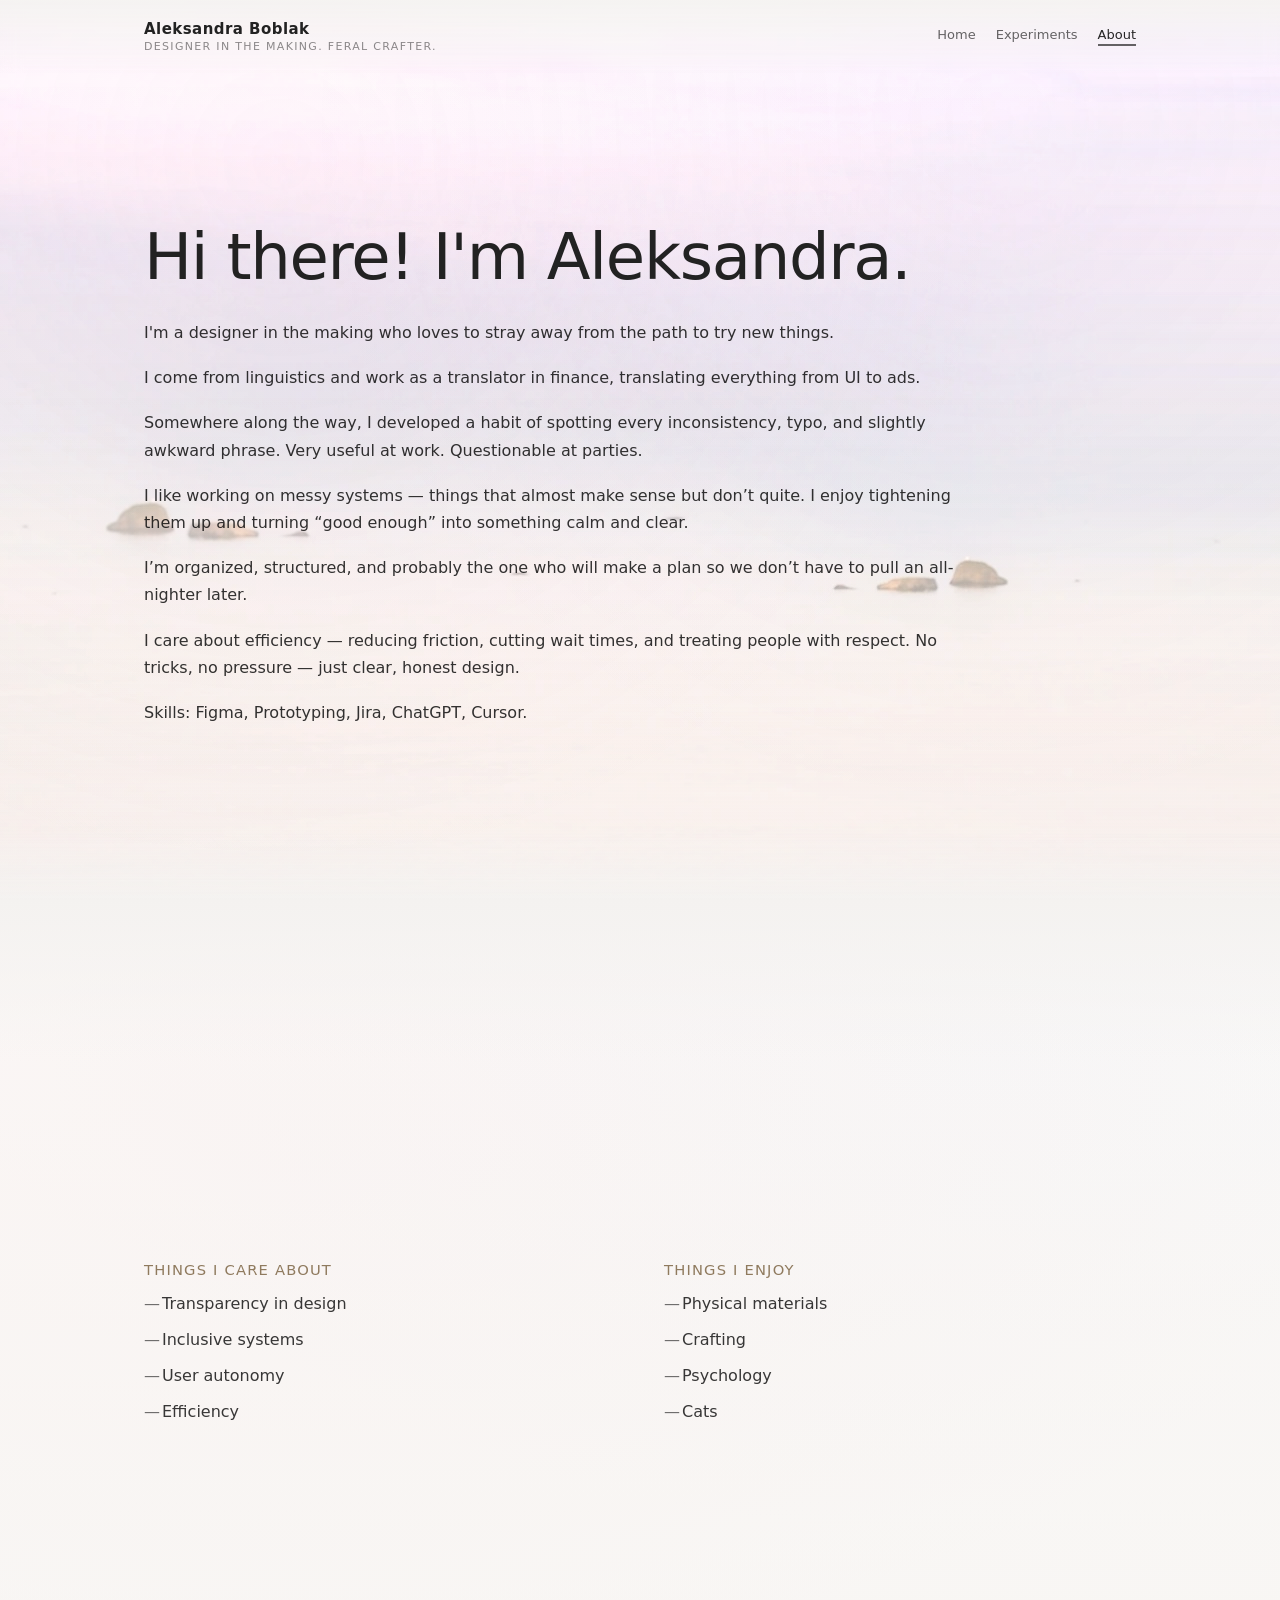
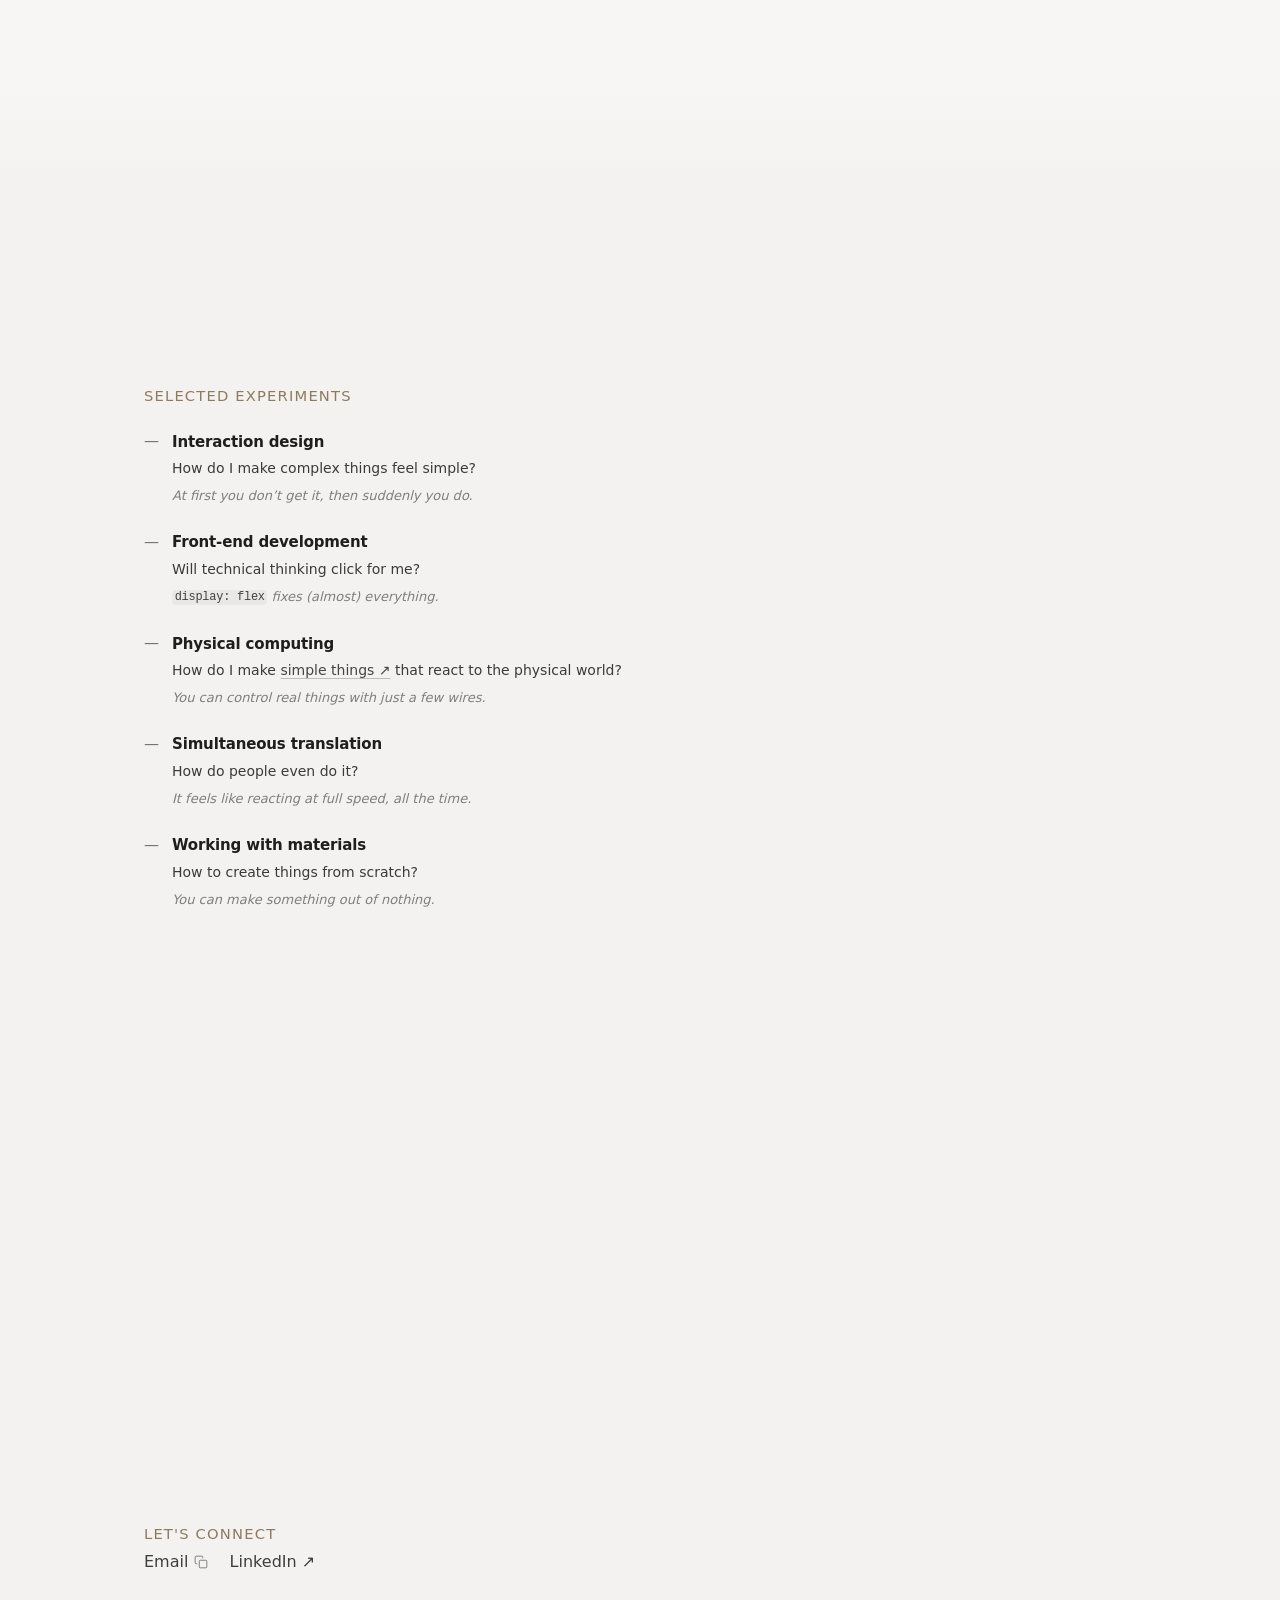
==== commit 72d608a2: "Changed statements to questions in  'About' section; enhance navigation consistency by adding scroll" ====
--- a/about.html
+++ b/about.html
@@ -95,7 +95,7 @@
               <li class="about-experiments-list__item">
                 <h3 class="about-experiments-list__title">Interaction design</h3>
                 <p class="about-experiments-list__lead">
-                  Making complex things feel simple.
+                  How do I make complex things feel simple?
                 </p>
                 <p class="about-experiments-list__insight">
                   At first you don’t get it, then suddenly you do.
@@ -104,7 +104,7 @@
               <li class="about-experiments-list__item">
                 <h3 class="about-experiments-list__title">Front-end development</h3>
                 <p class="about-experiments-list__lead">
-                  Whether technical thinking would click for me.
+                  Will technical thinking click for me?
                 </p>
                 <p class="about-experiments-list__insight">
                   <span class="code-inline">display: flex</span> fixes (almost)
@@ -114,7 +114,7 @@
               <li class="about-experiments-list__item">
                 <h3 class="about-experiments-list__title">Physical computing</h3>
                 <p class="about-experiments-list__lead">
-                  How electronics work — making
+                  How do I make
                   <a
                     class="link"
                     href="https://gocivici.github.io/ID7219/Student%20Projects/Team%202025/KittyCoinStriker.html"
@@ -122,7 +122,7 @@
                     rel="noopener noreferrer"
                     >simple things ↗</a
                   >
-                  that react to the physical world.
+                  that react to the physical world?
                 </p>
                 <p class="about-experiments-list__insight">
                   You can control real things with just a few wires.
@@ -140,7 +140,7 @@
               <li class="about-experiments-list__item">
                 <h3 class="about-experiments-list__title">Working with materials</h3>
                 <p class="about-experiments-list__lead">
-                  How to create things from scratch — sewing, crochet, jewelry.
+                  How to create things from scratch?
                 </p>
                 <p class="about-experiments-list__insight">
                   You can make something out of nothing.
--- a/styles.css
+++ b/styles.css
@@ -22,7 +22,7 @@
   --editorial-sheet-bg: #ffffff;
   --editorial-sheet-shadow: 0 1px 0 rgba(0, 0, 0, 0.06), 0 24px 48px rgba(0, 0, 0, 0.05);
   --editorial-rule: rgba(0, 0, 0, 0.1);
-  --editorial-eyebrow: rgba(95, 78, 60, 0.52);
+  --editorial-eyebrow: rgb(143, 122, 94);
 }
 
 /* Full-screen section snapping */
@@ -332,15 +332,16 @@
 
 .section__eyebrow {
   margin: 0 0 10px;
-  font-size: clamp(12px, 1.05vw, 13px);
-  letter-spacing: 0.14em;
+  font-size: clamp(14px, 1.15vw, 15px);
+  letter-spacing: 0.08em;
   text-transform: uppercase;
-  color: rgba(0, 0, 0, 0.45);
+  font-weight: 400;
+  color: rgb(143, 122, 94);
 }
 
 h2.section__eyebrow,
 h3.section__eyebrow {
-  font-weight: inherit;
+  font-weight: 400;
   line-height: inherit;
 }
 
@@ -374,7 +375,7 @@
 
 .card {
   background: #ffffff;
-  border-radius: 6px;
+  border-radius: 4px;
   overflow: hidden;
   box-shadow: 0 10px 25px rgba(0, 0, 0, 0.03);
   display: flex;
@@ -455,6 +456,24 @@
 /* Experiments mag: keep horizontal nudge, bias vertical toward lower frame */
 .experiments-mag__crop img.media-kl-home-redesign {
   object-position: 1.4% 52%;
+}
+
+/* First two experiments: show full image (priority), only the third crops for consistency */
+#exp-karnaluks .experiments-mag__crop img,
+#exp-reno .experiments-mag__crop img {
+  object-fit: contain;
+  object-position: center;
+}
+
+/* Reno tracker: anchor image to top of frame so its top aligns with the title line */
+#exp-reno .experiments-mag__crop img {
+  object-position: center top;
+}
+
+#exp-karnaluks .experiments-mag__crop,
+#exp-reno .experiments-mag__crop {
+  background: transparent;
+  box-shadow: none;
 }
 
 .card__body {
@@ -545,11 +564,11 @@
 }
 
 .section--experiments-editorial .card__media--cover .card__media-img {
-  border-radius: 6px 6px 0 0;
+  border-radius: 4px 4px 0 0;
 }
 
 .section--experiments-editorial .card__body {
-  border-radius: 0 0 6px 6px;
+  border-radius: 0 0 4px 4px;
 }
 
 /* Shared editorial utilities */
@@ -1082,7 +1101,7 @@
 }
 
 .about-page.experiments-page .experiments-spread .experiments-item + .experiments-item .experiments-item__sheet {
-  border-top: 1px solid var(--editorial-rule);
+  border-top: 0;
 }
 
 .about-page.experiments-page .experiments-spread .experiments-item__sheet {
@@ -1130,7 +1149,7 @@
   aspect-ratio: 16 / 9;
   max-height: min(34vh, 320px);
   margin: 0 0 clamp(16px, 2.5vh, 24px);
-  border-radius: 8px;
+  border-radius: 4px;
   overflow: hidden;
   background: rgba(0, 0, 0, 0.04);
   box-shadow: 0 12px 40px rgba(0, 0, 0, 0.05);
@@ -1262,20 +1281,22 @@
 
 .experiments-mag__grid {
   display: grid;
-  grid-template-columns: minmax(0, 0.58fr) minmax(0, 1fr);
+  grid-template-columns: minmax(0, 1fr) minmax(0, 1fr);
   gap: clamp(20px, 3.5vw, 44px);
-  align-items: start;
+  align-items: stretch;
 }
 
 .experiments-mag__visual {
   min-width: 0;
+  display: flex;
 }
 
 .experiments-mag__frame {
   position: relative;
   display: block;
-  width: fit-content;
+  width: 100%;
   max-width: 100%;
+  height: 100%;
 }
 
 .experiments-mag__frame--link {
@@ -1291,10 +1312,11 @@
 .experiments-mag__crop {
   position: relative;
   overflow: hidden;
-  border-radius: 8px;
+  border-radius: 4px;
   background: rgba(0, 0, 0, 0.04);
   box-shadow: 0 12px 40px rgba(0, 0, 0, 0.05);
   width: 100%;
+  height: 100%;
 }
 
 .experiments-mag__crop img {
@@ -1307,9 +1329,9 @@
 }
 
 .experiments-mag__crop--landscape-compact {
-  aspect-ratio: 4 / 3;
-  max-height: min(52vh, 420px);
-  max-width: min(100%, 640px);
+  aspect-ratio: 1438 / 1500;
+  min-height: min(58vh, 520px);
+  max-width: 100%;
 }
 
 .experiments-mag__crop--landscape-compact img {
@@ -1354,22 +1376,33 @@
   color: var(--editorial-accent);
   font-variant-numeric: tabular-nums;
   pointer-events: none;
+  -webkit-text-stroke: 1.5px rgba(255, 255, 255, 0.95);
+  paint-order: stroke fill;
+  text-shadow: 0 1px 1px rgba(0, 0, 0, 0.12);
 }
 
 @media (max-width: 720px) {
   .experiments-mag__grid {
     grid-template-columns: 1fr;
+    align-items: start;
   }
 
   .experiments-item__sheet.experiments-mag {
     padding-left: clamp(40px, 11vw, 64px);
   }
 
+  .experiments-mag__visual {
+    display: block;
+  }
+
   .experiments-mag__frame {
     width: 100%;
+    height: auto;
   }
 
   .experiments-mag__crop--landscape-compact {
+    aspect-ratio: 4 / 3;
+    min-height: 0;
     max-width: 100%;
   }
 }
@@ -1812,7 +1845,7 @@
 
 /* Renovation — hero on page bg; body on shared case-study-sheet-stack */
 .case-study-page.case-study-page--reno-plain:not(.tactile-sudoku-page) .section__eyebrow {
-  color: rgba(0, 0, 0, 0.45);
+  color: rgb(143, 122, 94);
 }
 
 .case-study-page.case-study-page--reno-plain:not(.tactile-sudoku-page) .case-study-key-idea {
@@ -1903,8 +1936,6 @@
   background: transparent;
   box-shadow: none;
   border-radius: 0;
-  padding-left: 0;
-  padding-right: 0;
   border-top: 1px solid rgba(0, 0, 0, 0.07);
 }
 
@@ -1946,6 +1977,27 @@
 
 .case-study-experiment-footer .case-study-back {
   margin-top: 0;
+}
+
+.case-study-experiment-folio__link {
+  color: inherit;
+  text-decoration: none;
+  cursor: pointer;
+  transition: color 0.15s ease, opacity 0.15s ease;
+}
+
+.case-study-experiment-folio__link:hover,
+.case-study-experiment-folio__link:focus-visible {
+  opacity: 0.7;
+  text-decoration: underline;
+  text-decoration-thickness: 1px;
+  text-underline-offset: 0.25em;
+}
+
+.case-study-experiment-folio__link:focus-visible {
+  outline: 2px solid rgba(0, 0, 0, 0.35);
+  outline-offset: 3px;
+  border-radius: 2px;
 }
 
 .case-study-experiment-folio {
@@ -2141,12 +2193,12 @@
   outline-offset: 4px;
 }
 
-/* Match redesign mock-up aspect; before image is cropped (cover) into same frame */
+/* Portrait compare frame: show both homepages in full without cropping */
 .case-study-compare__frame {
   width: 100%;
-  aspect-ratio: 1778 / 1628;
+  aspect-ratio: 1234 / 1688;
   overflow: hidden;
-  border-radius: 6px;
+  border-radius: 4px;
   background: transparent;
 }
 
@@ -2154,21 +2206,14 @@
   display: block;
   width: 100%;
   height: 100%;
+  object-fit: contain;
+  object-position: top center;
   transform-origin: top center;
 }
 
-/* Zoom past in-image whitespace; frame overflow clips sides/bottom */
-.case-study-compare__img--after {
-  object-fit: cover;
-  /* Nudge past stray left-edge line in kl_home_redesign.jpeg */
-  object-position: 1.4% top center;
-  transform: scale(1.12);
-}
-
+.case-study-compare__img--after,
 .case-study-compare__img--before {
-  object-fit: cover;
-  object-position: top center;
-  transform: scale(1.38);
+  transform: none;
 }
 
 .case-study-compare__pane {
@@ -2206,7 +2251,7 @@
 
 .case-study-page--karnaluks .case-study-compare__viewport-shell {
   width: 100%;
-  max-width: min(56rem, 100%);
+  max-width: min(34rem, 100%);
 }
 
 .case-study-page--karnaluks .case-study-compare__viewport {
@@ -2246,16 +2291,25 @@
 .case-study-more__summary {
   cursor: pointer;
   list-style: none;
-  font-size: clamp(13px, 1.25vw, 16px);
-  letter-spacing: 0.11em;
+  margin: 0 0 10px;
+  font-size: clamp(14px, 1.15vw, 15px);
+  letter-spacing: 0.08em;
   text-transform: uppercase;
-  font-weight: 600;
-  color: rgba(0, 0, 0, 0.68);
+  font-weight: 400;
+  color: rgb(143, 122, 94);
   transition: color 0.15s ease;
 }
 
+.case-study-page:not(.tactile-sudoku-page) .case-study-more__summary {
+  color: var(--editorial-eyebrow);
+}
+
+.case-study-page.case-study-page--reno-plain:not(.tactile-sudoku-page) .case-study-more__summary {
+  color: rgb(143, 122, 94);
+}
+
 .case-study-more__summary:hover {
-  color: rgba(0, 0, 0, 0.88);
+  color: rgba(0, 0, 0, 0.7);
 }
 
 .case-study-more__summary:hover::after {
@@ -2287,6 +2341,36 @@
   padding-top: 1.75rem;
 }
 
+.case-study-more__back {
+  margin: 1.25rem 0 0;
+  text-align: left;
+  font-size: 12px;
+  letter-spacing: 0.06em;
+  text-transform: uppercase;
+}
+
+.case-study-more__back-link {
+  color: var(--editorial-eyebrow, rgb(143, 122, 94));
+  text-decoration: none;
+  cursor: pointer;
+  transition: color 0.15s ease, opacity 0.15s ease;
+}
+
+.case-study-more__back-link:hover,
+.case-study-more__back-link:focus-visible {
+  color: rgba(0, 0, 0, 0.7);
+  opacity: 0.85;
+  text-decoration: underline;
+  text-decoration-thickness: 1px;
+  text-underline-offset: 0.25em;
+}
+
+.case-study-more__back-link:focus-visible {
+  outline: 2px solid rgba(0, 0, 0, 0.35);
+  outline-offset: 3px;
+  border-radius: 2px;
+}
+
 /* Karnaluks — “More about the process”: calm scan, 3 themes + prototype */
 .case-study-process-refined {
   max-width: min(100%, 72rem);
@@ -2366,7 +2450,7 @@
   width: 100%;
   height: auto;
   aspect-ratio: 4 / 3;
-  border-radius: 6px;
+  border-radius: 4px;
   object-fit: cover;
   object-position: center 85%;
   background: rgba(255, 255, 255, 0.5);
@@ -2406,7 +2490,7 @@
   width: 100%;
   max-width: min(100%, calc(var(--process-refined-max-h) * 1438 / 1362));
   margin-inline: auto 0;
-  border-radius: 8px;
+  border-radius: 4px;
   overflow: hidden;
   background: rgba(255, 255, 255, 0.55);
   box-sizing: border-box;
@@ -2493,6 +2577,317 @@
   }
 }
 
+/* Karnaluks — "More about the process": editorial magazine spread */
+.case-study-editorial {
+  display: flex;
+  flex-direction: column;
+  gap: clamp(3.5rem, 7vw, 6rem);
+  max-width: 100%;
+}
+
+.case-study-editorial__bridge {
+  margin: 0;
+  max-width: 65ch;
+  font-size: 15px;
+  line-height: 1.65;
+  color: rgba(0, 0, 0, 0.62);
+}
+
+.case-study-editorial__broken {
+  max-width: min(52ch, 60%);
+  padding-bottom: clamp(2rem, 4vw, 3rem);
+  border-bottom: 1px solid var(--editorial-rule);
+}
+
+/* Each numbered entry is its own 12-col layout for asymmetric placement */
+.case-study-editorial__entry {
+  display: grid;
+  grid-template-columns: repeat(12, minmax(0, 1fr));
+  column-gap: clamp(24px, 3.5vw, 48px);
+  row-gap: clamp(18px, 3vw, 28px);
+  align-items: center;
+}
+
+.case-study-editorial__text {
+  min-width: 0;
+  max-width: 42ch;
+}
+
+.case-study-editorial__figure {
+  margin: 0;
+  min-width: 0;
+  width: 100%;
+}
+
+.case-study-editorial__img {
+  display: block;
+  width: 100%;
+  height: auto;
+  border-radius: 4px;
+  background: rgba(255, 255, 255, 0.5);
+}
+
+/* Per-entry asymmetric placement.
+   Source order is always text → figure; grid-column re-orders visually. */
+
+/* 01 — text left (narrow), wide banner image right */
+.case-study-editorial__entry--a > .case-study-editorial__text {
+  grid-column: 1 / span 4;
+}
+.case-study-editorial__entry--a > .case-study-editorial__figure {
+  grid-column: 5 / span 8;
+}
+
+/* 02 — wide image left, text right */
+.case-study-editorial__entry--b > .case-study-editorial__figure {
+  grid-column: 1 / span 8;
+}
+.case-study-editorial__entry--b > .case-study-editorial__text {
+  grid-column: 9 / span 4;
+}
+
+/* 03 — near-square image, text left inset, image right */
+.case-study-editorial__entry--c > .case-study-editorial__text {
+  grid-column: 2 / span 4;
+}
+.case-study-editorial__entry--c > .case-study-editorial__figure {
+  grid-column: 7 / span 6;
+}
+
+/* 04 — landscape image left, text right with small inset */
+.case-study-editorial__entry--d > .case-study-editorial__figure {
+  grid-column: 1 / span 7;
+}
+.case-study-editorial__entry--d > .case-study-editorial__text {
+  grid-column: 9 / span 4;
+}
+
+/* 05 — text left, landscape image right (trailing right margin) */
+.case-study-editorial__entry--e > .case-study-editorial__text {
+  grid-column: 1 / span 4;
+}
+.case-study-editorial__entry--e > .case-study-editorial__figure {
+  grid-column: 6 / span 7;
+}
+
+/* Tactile Sudoku — bolder asymmetric variation per entry so layouts don't feel uniform */
+@media (min-width: 901px) {
+  .tactile-sudoku-page .case-study-editorial__entry--a {
+    align-items: start;
+  }
+  .tactile-sudoku-page .case-study-editorial__entry--a > .case-study-editorial__text {
+    grid-column: 1 / span 4;
+    padding-top: clamp(20px, 3vw, 40px);
+  }
+  .tactile-sudoku-page .case-study-editorial__entry--a > .case-study-editorial__figure {
+    grid-column: 6 / span 7;
+  }
+
+  .tactile-sudoku-page .case-study-editorial__entry--b {
+    align-items: end;
+  }
+  .tactile-sudoku-page .case-study-editorial__entry--b > .case-study-editorial__figure {
+    grid-column: 1 / span 7;
+  }
+  .tactile-sudoku-page .case-study-editorial__entry--b > .case-study-editorial__text {
+    grid-column: 9 / span 4;
+    padding-bottom: clamp(20px, 3vw, 40px);
+  }
+
+  .tactile-sudoku-page .case-study-editorial__entry--c {
+    align-items: center;
+  }
+  .tactile-sudoku-page .case-study-editorial__entry--c > .case-study-editorial__text {
+    grid-column: 3 / span 4;
+  }
+  .tactile-sudoku-page .case-study-editorial__entry--c > .case-study-editorial__figure {
+    grid-column: 8 / span 5;
+  }
+
+  .tactile-sudoku-page .case-study-editorial__entry--d {
+    align-items: start;
+  }
+  .tactile-sudoku-page .case-study-editorial__entry--d > .case-study-editorial__figure {
+    grid-column: 1 / span 5;
+  }
+  .tactile-sudoku-page .case-study-editorial__entry--d > .case-study-editorial__text {
+    grid-column: 7 / span 6;
+    padding-top: clamp(20px, 3vw, 40px);
+  }
+}
+
+.case-study-editorial__num {
+  display: block;
+  margin: 0 0 0.4em;
+  font-size: clamp(52px, 6.5vw, 78px);
+  font-weight: 400;
+  line-height: 0.88;
+  letter-spacing: -0.01em;
+  color: var(--editorial-accent);
+  font-variant-numeric: lining-nums;
+  font-feature-settings: "lnum" 1;
+}
+
+.case-study-editorial__title {
+  margin: 0 0 0.9rem;
+  font-size: 14px;
+  font-weight: 500;
+  letter-spacing: 0.01em;
+  text-transform: none;
+  color: rgba(0, 0, 0, 0.68);
+  white-space: normal;
+}
+
+.case-study-editorial__list {
+  margin: 0;
+  padding: 0;
+  list-style: none;
+  max-width: 52ch;
+  color: rgba(0, 0, 0, 0.74);
+  font-size: 15px;
+  line-height: 1.62;
+}
+
+.case-study-editorial__list li {
+  position: relative;
+  margin: 0 0 0.6rem;
+  padding-left: 1.1rem;
+}
+
+.case-study-editorial__list li:last-child {
+  margin-bottom: 0;
+}
+
+.case-study-editorial__list li::before {
+  content: "—";
+  position: absolute;
+  left: 0;
+  color: rgba(0, 0, 0, 0.32);
+}
+
+.case-study-editorial__body {
+  margin: 0;
+  color: rgba(0, 0, 0, 0.74);
+  font-size: 15px;
+  line-height: 1.62;
+}
+
+.case-study-editorial__body em {
+  font-style: italic;
+  color: rgba(0, 0, 0, 0.82);
+}
+
+.case-study-editorial__link {
+  margin: 0.9rem 0 0;
+  font-size: 14px;
+  color: var(--editorial-accent);
+}
+
+@media (max-width: 900px) {
+  .case-study-editorial {
+    gap: clamp(2.5rem, 6vw, 4rem);
+  }
+
+  .case-study-editorial__broken {
+    max-width: 100%;
+  }
+
+  .case-study-editorial__entry {
+    grid-template-columns: 1fr;
+  }
+
+  .case-study-editorial__entry > .case-study-editorial__text,
+  .case-study-editorial__entry > .case-study-editorial__figure {
+    grid-column: 1 / -1;
+  }
+
+  /* On mobile, always show image first, then text, for every entry */
+  .case-study-editorial__entry > .case-study-editorial__figure {
+    order: 0;
+  }
+  .case-study-editorial__entry > .case-study-editorial__text {
+    order: 1;
+  }
+
+  .case-study-editorial__text {
+    max-width: 100%;
+  }
+
+  .case-study-editorial__num {
+    font-size: clamp(48px, 13vw, 68px);
+  }
+}
+
+/* Renovation — drop the editorial rule under Partners / What's broken */
+.case-study-page--reno-plain .case-study-editorial__broken {
+  border-bottom: 0;
+  padding-bottom: 0;
+}
+
+/* Renovation — match editorial copy size to the rest of the page (14px) */
+.case-study-page--reno-plain .case-study-editorial__bridge,
+.case-study-page--reno-plain .case-study-editorial__list,
+.case-study-page--reno-plain .case-study-editorial__body {
+  font-size: 14px;
+}
+
+/* Renovation — force image + text into a single side-by-side row.
+   Overrides the global editorial grid (and its 900px stacking breakpoint)
+   with a simpler flex layout, since the renovation entry is lighter
+   than Karnaluks (short paragraph + one image). */
+.case-study-page--reno-plain .case-study-editorial__entry {
+  display: flex;
+  flex-direction: row;
+  align-items: flex-start;
+  gap: clamp(20px, 3.5vw, 48px);
+  grid-template-columns: none;
+}
+
+.case-study-page--reno-plain .case-study-editorial__entry--b > .case-study-editorial__figure {
+  order: 0;
+  flex: 0 1 58%;
+  grid-column: auto;
+}
+
+.case-study-page--reno-plain .case-study-editorial__entry--b > .case-study-editorial__text {
+  order: 1;
+  flex: 1 1 0;
+  min-width: 0;
+  max-width: 42ch;
+  grid-column: auto;
+}
+
+@media (max-width: 600px) {
+  .case-study-page--reno-plain .case-study-editorial__entry {
+    flex-direction: column;
+  }
+
+  .case-study-page--reno-plain
+    .case-study-editorial__entry--b
+    > .case-study-editorial__figure,
+  .case-study-page--reno-plain
+    .case-study-editorial__entry--b
+    > .case-study-editorial__text {
+    flex: 1 1 auto;
+    max-width: 100%;
+  }
+}
+
+/* Renovation — editorial strategy block (wraps the re-engagement tabs) */
+.case-study-editorial__strategy {
+  display: flex;
+  flex-direction: column;
+  gap: clamp(1.5rem, 3vw, 2.25rem);
+}
+
+.case-study-editorial__strategy-head {
+  max-width: 60ch;
+}
+
+.case-study-editorial__strategy-head > .case-study-editorial__body {
+  margin-top: 0.2rem;
+}
+
 /* Karnaluks — expandable process: airy blocks, 2-col + cards + tabs */
 .case-study-process-block {
   margin-top: 0;
@@ -2635,7 +3030,7 @@
 .case-study-research-block__figure {
   margin: 0;
   position: relative;
-  border-radius: 8px;
+  border-radius: 4px;
   overflow: hidden;
   background: rgba(255, 255, 255, 0.55);
 }
@@ -2745,7 +3140,7 @@
   padding: 0;
   display: block;
   line-height: 0;
-  border-radius: 8px;
+  border-radius: 4px;
   border: 1px dashed rgba(0, 0, 0, 0.12);
   background: rgba(0, 0, 0, 0.028);
   background-image: linear-gradient(
@@ -2783,7 +3178,7 @@
   width: 100%;
   max-width: min(100%, calc(var(--process-move-max-h) * 1438 / 1362));
   margin-inline: 0;
-  border-radius: 8px;
+  border-radius: 4px;
   overflow: hidden;
   border: 0;
   background: rgba(255, 255, 255, 0.55);
@@ -2810,7 +3205,7 @@
   width: 100%;
   height: auto;
   display: block;
-  border-radius: 8px;
+  border-radius: 4px;
   border: 0;
   background: #faf9f7;
   box-sizing: border-box;
@@ -3073,17 +3468,18 @@
 
 .case-study-visual__label {
   margin: 0 0 10px;
-  font-size: 12px;
-  letter-spacing: 0.12em;
-  text-transform: uppercase;
-  color: rgba(0, 0, 0, 0.45);
+  font-size: 14px;
+  font-weight: 500;
+  letter-spacing: 0.01em;
+  text-transform: none;
+  color: rgba(0, 0, 0, 0.68);
 }
 
 .case-study-visual__img {
   display: block;
   width: 100%;
   height: auto;
-  border-radius: 2px;
+  border-radius: 4px;
   border: 1px solid rgba(0, 0, 0, 0.1);
   box-shadow: 0 1px 0 rgba(0, 0, 0, 0.04), 0 2px 12px rgba(0, 0, 0, 0.06);
 }
@@ -3257,6 +3653,78 @@
 
 .reno-strategy-visual__img[hidden] {
   display: none !important;
+}
+
+.reno-strategy-visual__frame.is-dual {
+  gap: clamp(6px, 1.5vw, 16px);
+  aspect-ratio: auto;
+  max-height: none;
+  align-items: flex-start;
+  overflow: visible;
+}
+
+.reno-strategy-visual__frame.is-dual .reno-strategy-visual__img {
+  flex: 1 1 0;
+  min-width: 0;
+  width: 100%;
+  height: auto;
+  object-fit: contain;
+}
+
+.reno-strategy-visual__frame.is-dual .reno-strategy-visual__img--secondary {
+  flex: 1.1 1 0;
+  margin-top: clamp(40px, 8vw, 110px);
+}
+
+.reno-strategy-visual__frame.is-dual .reno-strategy-visual__arrow {
+  align-self: stretch;
+  width: clamp(32px, 4vw, 56px);
+  transform: none;
+  opacity: 0.55;
+}
+
+.reno-strategy-visual__frame.is-dual .reno-strategy-visual__arrow svg {
+  width: 100%;
+  height: 100%;
+  overflow: visible;
+}
+
+.reno-strategy-visual__arrow {
+  flex: 0 0 auto;
+  display: inline-flex;
+  align-items: center;
+  justify-content: center;
+  width: clamp(28px, 4vw, 44px);
+  color: rgba(0, 0, 0, 0.45);
+}
+
+.reno-strategy-visual__arrow svg {
+  display: block;
+  width: 100%;
+  height: auto;
+}
+
+.reno-strategy-visual__arrow[hidden] {
+  display: none !important;
+}
+
+@media (max-width: 560px) {
+  .reno-strategy-visual__frame.is-dual {
+    flex-direction: column;
+    gap: 10px;
+    align-items: center;
+    width: 100%;
+    margin-left: 0;
+    margin-right: 0;
+  }
+  .reno-strategy-visual__frame.is-dual .reno-strategy-visual__img--secondary {
+    margin-top: 0;
+  }
+  .reno-strategy-visual__frame.is-dual .reno-strategy-visual__arrow {
+    width: clamp(48px, 20vw, 96px);
+    align-self: center;
+    transform: rotate(90deg);
+  }
 }
 
 .reno-strategy-visual__placeholder {
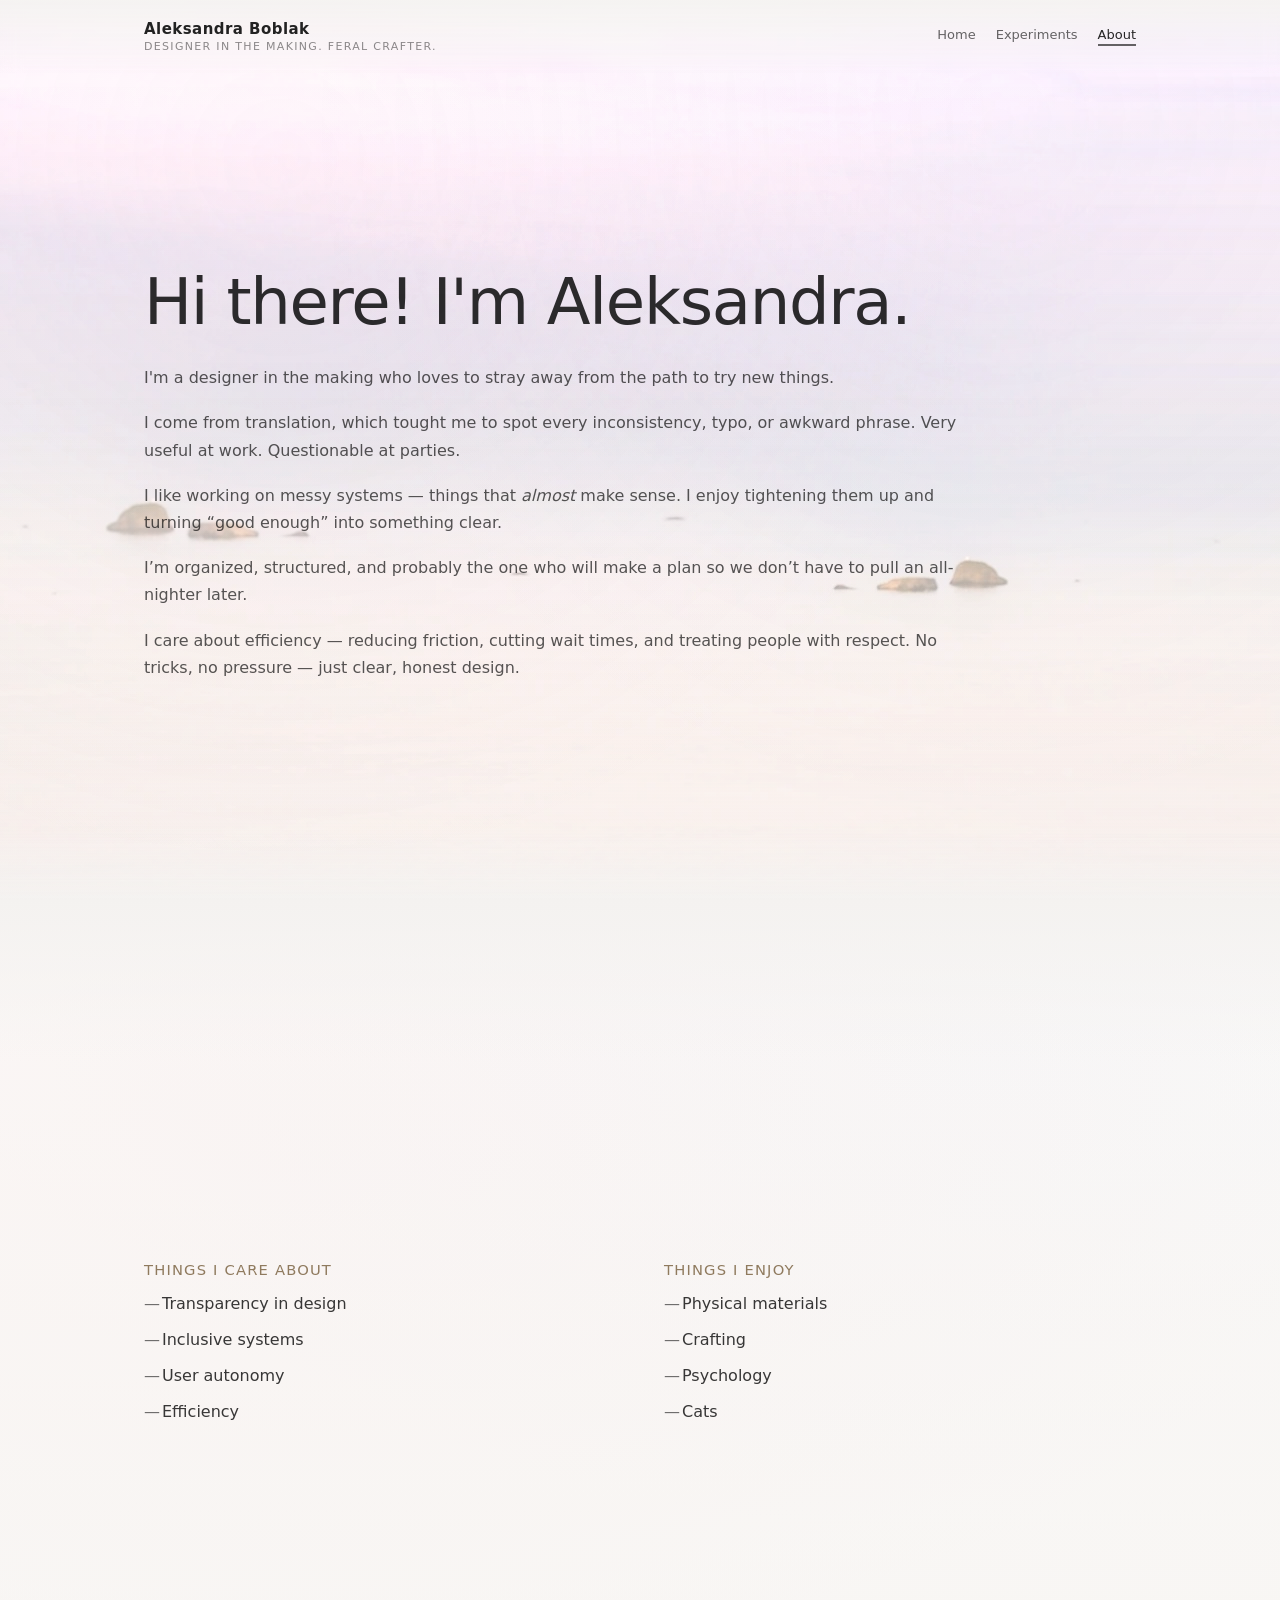
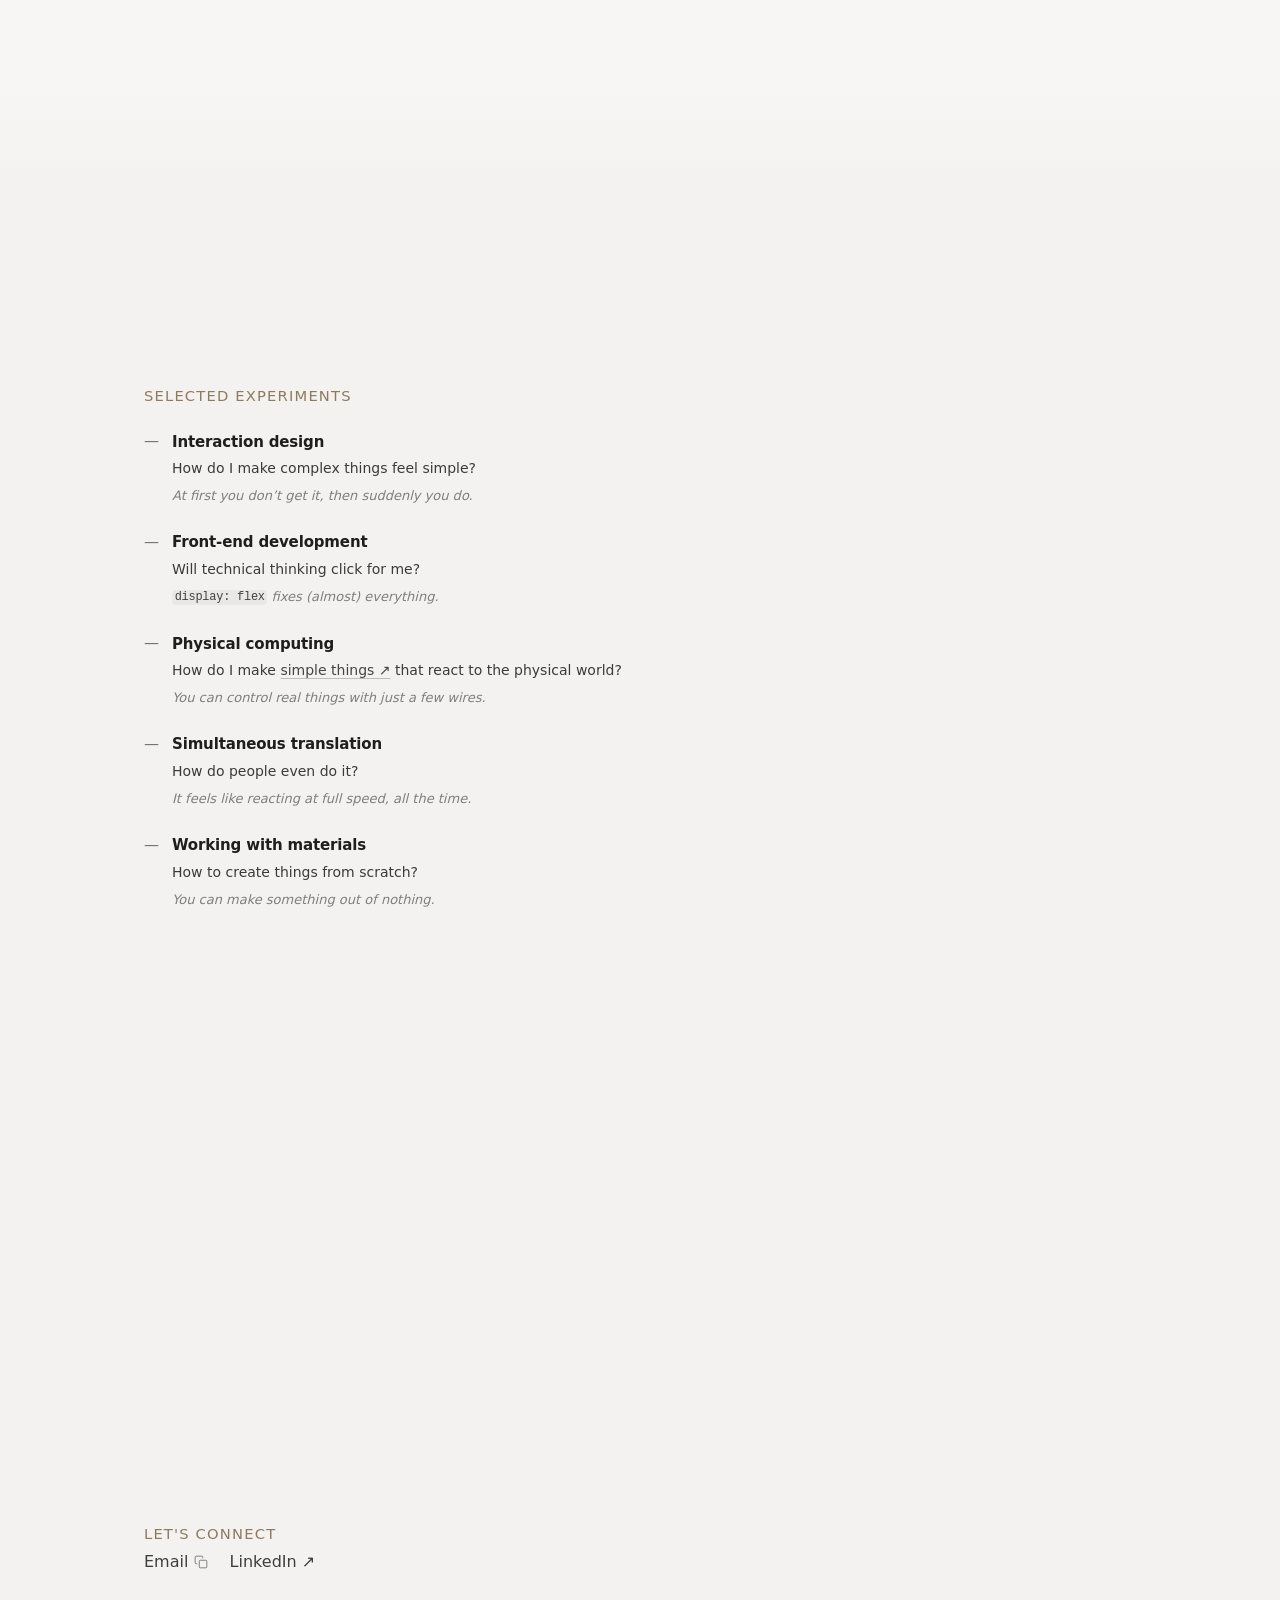
==== commit a13dcff3: "Shorten 'About' section; enhance case study layouts with improved headings and visual elements; upda" ====
--- a/about.html
+++ b/about.html
@@ -42,13 +42,11 @@
             </p>
 
             <p class="about-lead about-lead--rest">
-             I come from linguistics and work as a translator in finance, translating everything from UI to ads.
-            </p>
-            <p class="about-lead about-lead--rest">
-              Somewhere along the way, I developed a habit of spotting every inconsistency, typo, and slightly awkward phrase. Very useful at work. Questionable at parties.
-            </p>
-            <p class="about-lead about-lead--rest">
-              I like working on messy systems — things that almost make sense but don’t quite. I enjoy tightening them up and turning “good enough” into something calm and clear.
+             I come from translation, which tought me to spot 
+              every inconsistency, typo, or awkward phrase. 
+              Very useful at work. Questionable at parties.
+            <p class="about-lead about-lead--rest">
+              I like working on messy systems — things that <i>almost</i> make sense. I enjoy tightening them up and turning “good enough” into something clear.
             </p>
             <p class="about-lead about-lead--rest">
               I’m organized, structured, and probably the one who will make a plan so we don’t have to pull an all-nighter later.
@@ -56,8 +54,6 @@
             <p class="about-lead about-lead--rest">
               I care about efficiency — reducing friction, cutting wait times, and treating people with respect. No tricks, no pressure — just clear, honest design.
             </p>
-            <p class="about-lead about-lead--rest">
-              Skills: Figma, Prototyping, Jira, ChatGPT, Cursor.
           </div>
         </section>
 
--- a/styles.css
+++ b/styles.css
@@ -23,6 +23,10 @@
   --editorial-sheet-shadow: 0 1px 0 rgba(0, 0, 0, 0.06), 0 24px 48px rgba(0, 0, 0, 0.05);
   --editorial-rule: rgba(0, 0, 0, 0.1);
   --editorial-eyebrow: rgb(143, 122, 94);
+  /* Call-to-action color for prototype / simulator / diary links on case studies.
+     Muted teal — cool counterpoint to the warm editorial tan, same saturation. */
+  --editorial-action: #2f6a6e;
+  --editorial-action-hover: #1f5155;
 }
 
 /* Full-screen section snapping */
@@ -539,13 +543,14 @@
   color: var(--editorial-accent);
 }
 
-/* Over image, aligned with experiments-mag__index scale + overlap */
+/* Over image, aligned like experiments page — number sits a bit outside
+   the upper-left corner, most of it above the image edge. */
 .section--experiments-editorial .card__media--cover .card__index {
   position: absolute;
   z-index: 2;
-  left: clamp(14px, 2.4vw, 26px);
-  top: clamp(-6px, -0.3vw, 4px);
-  transform: translate(-5%, -38%);
+  left: clamp(-34px, -2.4vw, -20px);
+  top: clamp(-32px, -2.4vw, -16px);
+  transform: none;
   font-size: clamp(2.5rem, 6.2vw, 4.85rem);
   font-weight: 600;
   letter-spacing: -0.04em;
@@ -553,6 +558,8 @@
   color: var(--editorial-accent);
   font-variant-numeric: tabular-nums;
   pointer-events: none;
+  -webkit-text-stroke: 1.5px var(--page-bg);
+  paint-order: stroke fill;
 }
 
 .section--experiments-editorial .card.card--link {
@@ -651,6 +658,24 @@
 
 .section--about .about-connect {
   margin-top: clamp(3.5rem, 6vw, 5.5rem);
+}
+
+/* On the snap-scrolled Home "about" panel, push "Let's connect" to the
+   bottom of the viewport by letting the stack fill the available height. */
+@media (min-width: 700px) {
+  .snap-container .section--about .section__inner--about {
+    flex: 1;
+    display: flex;
+    flex-direction: column;
+  }
+
+  .snap-container .section--about .about-stack {
+    flex: 1;
+  }
+
+  .snap-container .section--about .about-connect {
+    margin-top: auto;
+  }
 }
 
 @media (min-width: 700px) {
@@ -761,6 +786,20 @@
     min-height: calc(100svh - var(--header-h) - 3rem);
     padding-left: 0;
     padding-top: 0;
+  }
+
+  /* Pull "About me →" close to the copy on mobile (desktop keeps the
+     large negative-margin compensation tied to the 5rem stack gap). */
+  .section--about .about-stack {
+    gap: 1.5rem;
+  }
+
+  .section--about .about-bg-anchor {
+    justify-content: flex-end;
+  }
+
+  .section--about .about-bg-anchor + .about-cta {
+    margin-top: 0;
   }
 
   .section--about .about-bg-anchor .about-content {
@@ -1493,6 +1532,10 @@
   opacity: 0.88;
 }
 
+.about-page .about-hero.hero--ripples-on > .section__inner {
+  pointer-events: none;
+}
+
 .about-page .about-hero::after {
   content: "";
   position: absolute;
@@ -1600,6 +1643,19 @@
   color: rgba(0, 0, 0, 0.8);
 }
 
+/* Softer hero text on the About page — calmer, less stark */
+.about-hero .about-title {
+  color: rgba(0, 0, 0, 0.82);
+}
+
+.about-hero .about-lead {
+  color: rgba(0, 0, 0, 0.7);
+}
+
+.about-hero .about-lead.about-lead--rest {
+  color: rgba(0, 0, 0, 0.66);
+}
+
 .about-columns {
   display: grid;
   grid-template-columns: repeat(2, minmax(0, 1fr));
@@ -1986,6 +2042,10 @@
   transition: color 0.15s ease, opacity 0.15s ease;
 }
 
+.case-study-experiment-folio__label--short {
+  display: none;
+}
+
 .case-study-experiment-folio__link:hover,
 .case-study-experiment-folio__link:focus-visible {
   opacity: 0.7;
@@ -2057,16 +2117,30 @@
   display: inline-block;
   font-size: 15px;
   font-weight: 600;
-  color: rgba(0, 0, 0, 0.88);
+  color: var(--editorial-action);
   text-decoration: underline;
   text-decoration-thickness: 1.5px;
-  text-decoration-color: rgba(0, 0, 0, 0.45);
+  text-decoration-color: rgba(47, 106, 110, 0.5);
   text-underline-offset: 4px;
 }
 
 .case-study-compare__proto-link:hover {
-  color: #000;
-  text-decoration-color: rgba(0, 0, 0, 0.65);
+  color: var(--editorial-action-hover);
+  text-decoration-color: rgba(31, 81, 85, 0.85);
+}
+
+/* Prototype / simulator / diary links inside editorial entries
+   (tactile-sudoku simulator, Karnaluks Inspiration Diary, etc.) */
+.case-study-page .case-study-editorial__link .link {
+  color: var(--editorial-action);
+  text-decoration-color: rgba(47, 106, 110, 0.5);
+  font-weight: 500;
+}
+
+.case-study-page .case-study-editorial__link .link:hover,
+.case-study-page .case-study-editorial__link .link:focus-visible {
+  color: var(--editorial-action-hover);
+  text-decoration-color: rgba(31, 81, 85, 0.85);
 }
 
 .case-study-compare__viewport-shell {
@@ -2676,22 +2750,23 @@
     align-items: start;
   }
   .tactile-sudoku-page .case-study-editorial__entry--a > .case-study-editorial__text {
-    grid-column: 1 / span 4;
+    grid-column: 1 / span 6;
     padding-top: clamp(20px, 3vw, 40px);
+    max-width: 46ch;
   }
   .tactile-sudoku-page .case-study-editorial__entry--a > .case-study-editorial__figure {
-    grid-column: 6 / span 7;
+    grid-column: 8 / span 5;
   }
 
   .tactile-sudoku-page .case-study-editorial__entry--b {
-    align-items: end;
+    align-items: start;
   }
   .tactile-sudoku-page .case-study-editorial__entry--b > .case-study-editorial__figure {
-    grid-column: 1 / span 7;
+    grid-column: 1 / span 6;
   }
   .tactile-sudoku-page .case-study-editorial__entry--b > .case-study-editorial__text {
-    grid-column: 9 / span 4;
-    padding-bottom: clamp(20px, 3vw, 40px);
+    grid-column: 7 / span 6;
+    padding-top: clamp(20px, 3vw, 40px);
   }
 
   .tactile-sudoku-page .case-study-editorial__entry--c {
@@ -2719,13 +2794,12 @@
 .case-study-editorial__num {
   display: block;
   margin: 0 0 0.4em;
-  font-size: clamp(52px, 6.5vw, 78px);
-  font-weight: 400;
-  line-height: 0.88;
-  letter-spacing: -0.01em;
+  font-size: clamp(34px, 4vw, 52px);
+  font-weight: 600;
+  line-height: 0.78;
+  letter-spacing: -0.04em;
   color: var(--editorial-accent);
-  font-variant-numeric: lining-nums;
-  font-feature-settings: "lnum" 1;
+  font-variant-numeric: tabular-nums;
 }
 
 .case-study-editorial__title {
@@ -2814,7 +2888,7 @@
   }
 
   .case-study-editorial__num {
-    font-size: clamp(48px, 13vw, 68px);
+    font-size: clamp(32px, 9vw, 46px);
   }
 }
 
@@ -3997,6 +4071,87 @@
   gap: clamp(32px, 5vw, 56px);
 }
 
+/* Tactile Sudoku — process entries: big block numerals above titles
+   (matching the other case studies), tighter text column, consistent
+   inter-entry gap. */
+.tactile-sudoku-page .case-study-editorial {
+  gap: clamp(3rem, 5.5vw, 4.5rem);
+}
+
+.tactile-sudoku-page .case-study-editorial__text {
+  max-width: 38ch;
+}
+
+/* Shared: section heading wrapper places the big numeral inline with the
+   title on one baseline-aligned row. Applied anywhere the
+   `<header class="case-study-editorial__heading">` wrapper is used. */
+.case-study-editorial__heading {
+  display: flex;
+  align-items: baseline;
+  gap: clamp(0.75rem, 1.5vw, 1.25rem);
+  margin: 0 0 0.9rem;
+}
+
+.case-study-editorial__heading > .case-study-editorial__num,
+.case-study-editorial__heading > .case-study-editorial__title {
+  margin: 0;
+}
+
+.tactile-sudoku-page .case-study-editorial__lede {
+  margin: 0 0 0.75rem;
+  font-size: 15px;
+  line-height: 1.55;
+  color: rgba(0, 0, 0, 0.82);
+  max-width: 42ch;
+}
+
+.tactile-sudoku-page .case-study-editorial__body + .case-study-editorial__body {
+  margin-top: 0.65rem;
+}
+
+/* Match list typography to the editorial body so the column reads as one voice. */
+.tactile-sudoku-page .case-study-editorial__text .about-list {
+  margin: 0.35rem 0 0;
+  color: rgba(0, 0, 0, 0.74);
+  font-size: 15px;
+  line-height: 1.62;
+}
+
+.tactile-sudoku-page .case-study-editorial__text .about-list li {
+  margin: 0 0 0.35rem;
+  line-height: 1.62;
+}
+
+.tactile-sudoku-page .case-study-editorial__text .about-list li:last-child {
+  margin-bottom: 0;
+}
+
+.tactile-sudoku-page .case-study-editorial__text .about-list + .case-study-editorial__body {
+  margin-top: 0.9rem;
+}
+
+.tactile-sudoku-page .case-study-editorial__figure {
+  max-width: 460px;
+  margin-inline: 0;
+}
+
+.tactile-sudoku-page .case-study-editorial__img {
+  aspect-ratio: 4 / 5;
+  object-fit: cover;
+  width: 100%;
+  height: auto;
+}
+
+@media (max-width: 900px) {
+  .tactile-sudoku-page .case-study-editorial__text {
+    max-width: 100%;
+  }
+
+  .tactile-sudoku-page .case-study-editorial__figure {
+    max-width: 100%;
+  }
+}
+
 .tactile-sudoku-editorial__columns {
   gap: clamp(32px, 5vw, 56px);
 }
@@ -4016,6 +4171,34 @@
   height: 100%;
   object-fit: cover;
   object-position: center 36%;
+}
+
+/* Main project image — sits under GOAL, generous height, centered within the sheet */
+.tactile-sudoku-editorial__main-visual {
+  margin: clamp(28px, 4vw, 44px) auto clamp(36px, 5vw, 56px);
+  width: 100%;
+  height: min(58vh, 560px);
+  overflow: hidden;
+  border: 1px solid rgba(0, 0, 0, 0.12);
+  box-shadow: 0 1px 0 rgba(0, 0, 0, 0.04), 0 2px 12px rgba(0, 0, 0, 0.06);
+}
+
+.tactile-sudoku-editorial__main-visual img {
+  display: block;
+  width: 100%;
+  height: 100%;
+  object-fit: cover;
+  object-position: center 36%;
+}
+
+/* Tactile intent — single column spanning the full sheet width */
+.tactile-sudoku-editorial__intent {
+  width: 100%;
+  max-width: none;
+}
+
+.tactile-sudoku-editorial__intent .section__body-copy + .section__body-copy {
+  margin-top: 0.75rem;
 }
 
 .tactile-sudoku-page .tactile-sudoku-editorial__sheet .case-study-key-idea {
@@ -4046,5 +4229,340 @@
     height: min(44vh, 320px);
     margin-inline: auto;
   }
-}
-
+
+  .tactile-sudoku-editorial__main-visual {
+    height: min(46vh, 360px);
+  }
+}
+
+/* Mobile: larger type on Home and About for readability on small screens */
+@media (max-width: 767px) {
+  /* Home — hero */
+  .hero__headline {
+    font-size: clamp(38px, 8.5vw, 46px);
+    line-height: 1.15;
+  }
+
+  .hero__subheadline {
+    font-size: clamp(24px, 5.5vw, 28px);
+    line-height: 1.4;
+  }
+
+  /* Home — experiments + about sections (shared section classes,
+     but we scope to the home snap container so case-study/experiments
+     pages are unaffected). */
+  .snap-container .section__eyebrow,
+  .about-page:not(.case-study-page):not(.experiments-page) .section__eyebrow {
+    font-size: 15px;
+  }
+
+  .snap-container .section__subtitle {
+    font-size: 17px;
+    line-height: 1.55;
+  }
+
+  .snap-container .section__body-copy,
+  .about-page:not(.case-study-page):not(.experiments-page) .section__body-copy {
+    font-size: 16px;
+    line-height: 1.7;
+  }
+
+  .snap-container .card__title {
+    font-size: 19px;
+  }
+
+  .snap-container .card__description {
+    font-size: 15px;
+    line-height: 1.55;
+  }
+
+  .snap-container .about-cta,
+  .snap-container .about-cta .link {
+    font-size: 15px;
+  }
+
+  .snap-container .footer-link,
+  .about-page:not(.case-study-page):not(.experiments-page) .footer-link {
+    font-size: 15px;
+  }
+
+  /* About page */
+  .about-page:not(.case-study-page):not(.experiments-page) .about-title {
+    font-size: clamp(40px, 10vw, 52px);
+  }
+
+  .about-page:not(.case-study-page):not(.experiments-page) .about-lead {
+    font-size: clamp(22px, 5.2vw, 26px);
+    line-height: 1.5;
+  }
+
+  .about-page:not(.case-study-page):not(.experiments-page) .about-lead.about-lead--rest {
+    font-size: 17px;
+    line-height: 1.65;
+  }
+
+  .about-page:not(.case-study-page):not(.experiments-page) .about-list {
+    font-size: 16px;
+  }
+
+  .about-page:not(.case-study-page):not(.experiments-page) .about-list li {
+    line-height: 1.55;
+  }
+
+  .about-page:not(.case-study-page):not(.experiments-page) .about-experiments-list__title {
+    font-size: 17px;
+  }
+
+  .about-page:not(.case-study-page):not(.experiments-page) .about-experiments-list__lead {
+    font-size: 16px;
+    line-height: 1.55;
+  }
+
+  .about-page:not(.case-study-page):not(.experiments-page) .about-experiments-list__insight {
+    font-size: 15px;
+    line-height: 1.5;
+  }
+}
+
+/* ============================================================
+   Experiments cards — "ticket" overlay style.
+   Image sits at the top of the card with a clean aspect ratio;
+   a white copy panel overlaps the bottom of the image and
+   extends down into the space beneath it. Index numerals peek
+   above/outside the image's top-left corner.
+   Applied on: home experiments grid + Experiments page rows.
+   ============================================================ */
+
+/* Home — section--experiments-editorial cards */
+.section--experiments-editorial .cards {
+  gap: clamp(40px, 4vw, 64px);
+}
+
+.section--experiments-editorial .card.card--link {
+  position: relative;
+  display: flex;
+  flex-direction: column;
+  aspect-ratio: auto;
+  background: transparent;
+  box-shadow: none;
+  overflow: visible;
+  padding-inline: clamp(12px, 1.6vw, 24px);
+}
+
+.section--experiments-editorial .card.card--link .card__media--cover {
+  position: relative;
+  aspect-ratio: 4 / 3;
+  padding-top: 0;
+  overflow: visible;
+}
+
+.section--experiments-editorial .card.card--link .card__media--cover .card__media-img {
+  border-radius: 4px;
+}
+
+.section--experiments-editorial .card.card--link .card__body {
+  position: static;
+  transform: none;
+  width: auto;
+  padding: 14px 4px 0;
+  background: var(--page-bg);
+  border-radius: 0;
+  box-shadow: none;
+}
+
+/* Experiments page — one image per row, ticket-style copy panel below */
+.about-page.experiments-page .experiments-spread .experiments-item + .experiments-item {
+  margin-top: clamp(56px, 8vw, 112px);
+}
+
+.about-page.experiments-page .experiments-item__sheet.experiments-mag {
+  position: relative;
+  padding: 0 clamp(14px, 3vw, 48px);
+  height: auto;
+  background: transparent;
+  box-shadow: none;
+  border-radius: 4px;
+  overflow: visible;
+}
+
+.about-page.experiments-page .experiments-mag__grid {
+  display: block;
+  position: static;
+  grid-template-columns: none;
+  gap: 0;
+}
+
+.about-page.experiments-page .experiments-mag__visual {
+  position: static;
+  display: block;
+  width: 100%;
+}
+
+.about-page.experiments-page .experiments-mag__frame {
+  width: 100%;
+  height: auto;
+}
+
+.about-page.experiments-page .experiments-mag__crop--landscape-compact {
+  width: 100%;
+  height: auto;
+  aspect-ratio: 3 / 2;
+  min-height: 0;
+  max-height: none;
+  max-width: 100%;
+  border-radius: 4px;
+  box-shadow: none;
+}
+
+/* Reset the per-item "contain" rule so Karnaluks + Reno also cover the
+   full crop when using the ticket layout. */
+.about-page.experiments-page #exp-karnaluks .experiments-mag__crop img,
+.about-page.experiments-page #exp-reno .experiments-mag__crop img {
+  object-fit: cover;
+  object-position: top center;
+}
+
+.about-page.experiments-page .experiments-item__content.experiments-mag__copy {
+  position: absolute;
+  left: 50%;
+  transform: translateX(-50%);
+  bottom: 0;
+  z-index: 3;
+  width: calc(100% - clamp(80px, 14vw, 220px));
+  max-width: 44rem;
+  padding: clamp(20px, 2.2vw, 28px) clamp(22px, 2.5vw, 34px);
+  background: #ececec;
+  border-radius: 2px 2px 0 0;
+  box-shadow: none;
+  transition: background-color 0.22s ease;
+}
+
+/* Image + ticket react to hover (or keyboard focus) together:
+   any hover/focus inside the sheet brightens both. */
+.about-page.experiments-page .experiments-item__sheet.experiments-mag:hover
+  .experiments-item__content.experiments-mag__copy,
+.about-page.experiments-page
+  .experiments-item__sheet.experiments-mag:focus-within
+  .experiments-item__content.experiments-mag__copy {
+  background: var(--editorial-sheet-bg);
+}
+
+.about-page.experiments-page .experiments-item__sheet.experiments-mag:hover
+  .experiments-mag__crop--landscape-compact img,
+.about-page.experiments-page
+  .experiments-item__sheet.experiments-mag:focus-within
+  .experiments-mag__crop--landscape-compact img {
+  filter: none;
+  opacity: 1;
+}
+
+@media (prefers-reduced-motion: reduce) {
+  .about-page.experiments-page .experiments-item__content.experiments-mag__copy {
+    transition: none;
+  }
+}
+
+/* Numeral peeks a bit above/outside the image, like the home cards */
+.about-page.experiments-page .experiments-item__sheet.experiments-mag .experiments-mag__index {
+  left: clamp(-4px, 0.4vw, 10px);
+  top: clamp(-14px, -0.6vw, -2px);
+  transform: translate(-18%, -38%);
+  z-index: 4;
+}
+
+@media (max-width: 720px) {
+  .section--experiments-editorial .cards {
+    gap: clamp(36px, 8vw, 56px);
+  }
+
+  .section--experiments-editorial .card.card--link {
+    padding-inline: clamp(8px, 2vw, 18px);
+  }
+
+  .section--experiments-editorial .card.card--link .card__body {
+    padding: 14px 4px 0;
+  }
+
+  .section--experiments-editorial .card__media--cover .card__index {
+    font-size: clamp(4.25rem, 16vw, 6.5rem);
+    left: clamp(-6px, -1vw, 4px);
+    top: clamp(-18px, -2.5vw, -6px);
+    transform: translate(-10%, -30%);
+    -webkit-text-stroke: 2px var(--page-bg);
+  }
+
+  /* Mobile: mirror the home experiments card layout on the Experiments page —
+     image on top, text block below (no overlay), with oversized corner numerals. */
+  .about-page.experiments-page {
+    --page-bg: #ffffff;
+  }
+
+  .about-page.experiments-page .experiments-spread {
+    box-shadow: none;
+    border-radius: 0;
+  }
+
+  .about-page.experiments-page .experiments-item__sheet.experiments-mag {
+    padding: 0 clamp(8px, 2vw, 18px);
+  }
+
+  .about-page.experiments-page .experiments-mag__crop--landscape-compact {
+    aspect-ratio: 4 / 3;
+    border-radius: 4px;
+  }
+
+  .about-page.experiments-page .experiments-item__content.experiments-mag__copy {
+    position: static;
+    transform: none;
+    left: auto;
+    bottom: auto;
+    width: auto;
+    max-width: none;
+    padding: 14px 4px 0;
+    background: transparent;
+    border-radius: 0;
+    box-shadow: none;
+    opacity: 1;
+  }
+
+  .about-page.experiments-page
+    .experiments-item__sheet.experiments-mag
+    .experiments-mag__index {
+    font-size: clamp(4.25rem, 16vw, 6.5rem);
+    left: clamp(-6px, -1vw, 4px);
+    top: clamp(-18px, -2.5vw, -6px);
+    transform: translate(-10%, -30%);
+    -webkit-text-stroke: 2px var(--page-bg);
+  }
+
+  /* Mobile: remove the grey gap below the case-study white sheet so the
+     footer sits flush with the bottom of the page. Hero (intro panel)
+     keeps its page-bg styling untouched. */
+  .about-page.case-study-page .case-study-sheet-stack {
+    margin-bottom: 0;
+    border-bottom-left-radius: 0;
+    border-bottom-right-radius: 0;
+  }
+
+  /* Same treatment for the Tactile Sudoku page, which uses its own sheet
+     wrapper instead of .case-study-sheet-stack. */
+  .about-page.tactile-sudoku-page .tactile-sudoku-editorial__body-section {
+    padding-bottom: 0;
+  }
+
+  .about-page.tactile-sudoku-page .tactile-sudoku-editorial__sheet {
+    border-bottom-left-radius: 0;
+    border-bottom-right-radius: 0;
+  }
+
+  /* Karnaluks footer: swap the long "Renovation tracker" label for a
+     shorter one so the link fits on one line. */
+  .case-study-experiment-folio__label--full {
+    display: none;
+  }
+
+  .case-study-experiment-folio__label--short {
+    display: inline;
+  }
+}
+
